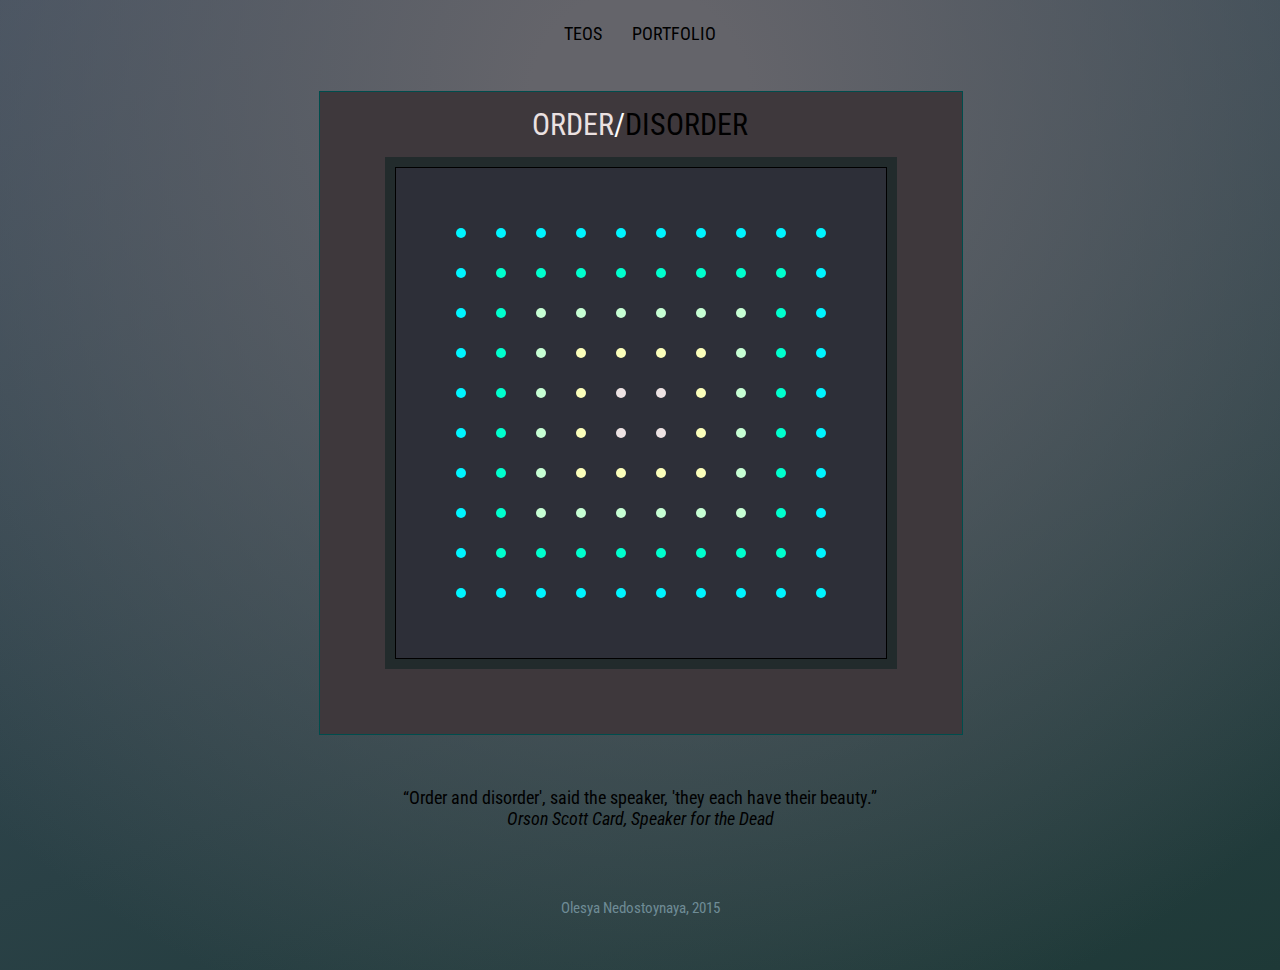
==== index.html @ 7b1512d4 "no message" ====
<!DOCTYPE html>
<html>
    <head>
        <meta charset="utf-8">
        <title>Kuvataidediplomi</title>
        <link href="css/style.css" rel="stylesheet">
        <link href='https://fonts.googleapis.com/css?family=Roboto+Condensed:300' rel='stylesheet' type='text/css'>
        <link rel="shortcut icon" href="img/favicon.png" type="image/png">
    </head>
    <body>
        <div class="container">
            <nav class="main-navigation">
                <ul>
                    <li><a class="teos" href="#">TEOS</a></li>
                    <li><a href="#">PORTFOLIO</a></li>
                </ul>
            </nav>
    
            <div class="hide-top">bad decision to solve that problem </div>
            <div class="hover">
                <h1><span class="order">ORDER</span>/<span class="disorder">DISORDER</span></h1>
                <div class="canvas">
                    <span class="dot"></span>
                    <span class="dot"></span>
                    <span class="dot"></span>
                    <span class="dot"></span>
                    <span class="dot"></span>
                    <span class="dot"></span> 
                    <span class="dot"></span>
                    <span class="dot"></span>
                    <span class="dot"></span>
                    <span class="dot"></span>

                    <span class="dot"></span>
                    <span class="dot"></span>
                    <span class="dot"></span>
                    <span class="dot"></span>
                    <span class="dot"></span>
                    <span class="dot"></span> 
                    <span class="dot"></span>
                    <span class="dot"></span>
                    <span class="dot"></span>
                    <span class="dot"></span>
            
                    <span class="dot"></span>
                    <span class="dot"></span>
                    <span class="dot"></span>
                    <span class="dot"></span>
                    <span class="dot"></span>
                    <span class="dot"></span> 
                    <span class="dot"></span>
                    <span class="dot"></span>
                    <span class="dot"></span>
                    <span class="dot"></span>
   
                    <span class="dot"></span>
                    <span class="dot"></span>
                    <span class="dot"></span>
                    <span class="dot"></span>
                    <span class="dot"></span>
                    <span class="dot"></span> 
                    <span class="dot"></span>
                    <span class="dot"></span>
                    <span class="dot"></span>
                    <span class="dot"></span>
            
                    <span class="dot"></span>
                    <span class="dot"></span>
                    <span class="dot"></span>
                    <span class="dot"></span>
                    <span class="dot"></span>
                    <span class="dot"></span> 
                    <span class="dot"></span>
                    <span class="dot"></span>
                    <span class="dot"></span>
                    <span class="dot"></span>
            
                    <span class="dot"></span>
                    <span class="dot"></span>
                    <span class="dot"></span>
                    <span class="dot"></span>
                    <span class="dot"></span>
                    <span class="dot"></span> 
                    <span class="dot"></span>
                    <span class="dot"></span>
                    <span class="dot"></span>
                    <span class="dot"></span>
            
                    <span class="dot"></span>
                    <span class="dot"></span>
                    <span class="dot"></span>
                    <span class="dot"></span>
                    <span class="dot"></span>
                    <span class="dot"></span> 
                    <span class="dot"></span>
                    <span class="dot"></span>
                    <span class="dot"></span>
                    <span class="dot"></span>
            
                    <span class="dot"></span>
                    <span class="dot"></span>
                    <span class="dot"></span>
                    <span class="dot"></span>
                    <span class="dot"></span>
                    <span class="dot"></span> 
                    <span class="dot"></span>
                    <span class="dot"></span>
                    <span class="dot"></span>
                    <span class="dot"></span>
            
                    <span class="dot"></span>
                    <span class="dot"></span>
                    <span class="dot"></span>
                    <span class="dot"></span>
                    <span class="dot"></span>
                    <span class="dot"></span> 
                    <span class="dot"></span>
                    <span class="dot"></span>
                    <span class="dot"></span>
                    <span class="dot"></span>

                    <span class="dot"></span>
                    <span class="dot"></span>
                    <span class="dot"></span>
                    <span class="dot"></span>
                    <span class="dot"></span>
                    <span class="dot"></span> 
                    <span class="dot"></span>
                    <span class="dot"></span>
                    <span class="dot"></span>
                    <span class="dot"></span>
                </div>
                <p>
                    “Order and disorder', said the speaker, 'they each have their beauty.”<br><i>Orson Scott Card, Speaker for the Dead</i>
                </p>
                <span class="author">Olesya Nedostoynaya, 2015</span>
            </div>
            <div class="hide-bottom">bad decision to solve that problem </div>
        </div>
    </body>
</html>
---- css/style.css ----
body {
    background-color: rgb(67, 80, 85);
    background:
        -webkit-radial-gradient(50% 10% circle, #64646a 10%, transparent 90%) no-repeat,
        -webkit-linear-gradient(290deg, #3e4e5f, #1e3937) no-repeat;
    background:
        radial-gradient(circle at 50% 10%, #64646a 10%, transparent 90%) no-repeat,
        linear-gradient(160deg, #3e4e5f, #1e3937) no-repeat;
    font-family: 'Roboto Condensed', sans-serif;
    font-size: 18px;
    color: black;
    cursor: crosshair;
    margin: 0;
    /*something crazy happened and I had to add this*/
}

.container {
    height: 950px;
}

h1 {
    position: absolute;
    top: -110px;
    left: 50%;
    width: 300px;
    margin-left: -150px;
    margin-top: 50px;
    font-size: 30px;
    font-weight: normal;
    text-align: center;
    color: white;
}

li {
    display: inline-block;
    vertical-align: top;
    text-align: center;
    list-style: none;
}

a {
    display: inline-block;
    vertical-align: top;
    color: black;
    text-decoration: none;
    padding: 3px 13px;
    -webkit-transition: color;
    transition: color;
    -webkit-transition-duration: 0.2s;
            transition-duration: 0.2s;
}

a:hover {
    color: #ffffff;
    -webkit-transition: color;
    transition: color;
    -webkit-transition-duration: 0.4s;
            transition-duration: 0.4s;
}

p {
    position: absolute;
    bottom: -190px;
    left: 50%;
    margin-left: -400px;
    width: 800px;
    color: black;
    text-align: center
}

.author {
    position: absolute;
    bottom: -260px;
    left: 50%;
    margin-left: -400px;
    width: 800px;
    color: #6f8c96;
    font-size: 15px;
    text-align: center
}

ul {
    display: block;
    color: black;
    padding: 0;
    margin: 20px 0;
    text-align: center;
}

.canvas {
    box-shadow:  
        0 0 0 10px #222b2c,
        0 0 0 75px #3e383c,
        0 0 0 76px #004d4d;
    border: 1px solid #000000;
    width: 370px;
    padding: 60px;
    padding-bottom: 30px;
    font-size: 0px;
    background-color: #2d2f38;
}

.dot {
    position: relative;
    display: inline-block;
    vertical-align: top;
    width: 10px;
    height: 10px;
    border-radius: 100px;
    margin-right: 30px;
    margin-bottom: 30px;
    -webkit-animation-duration: 1s;
            animation-duration: 1s;
    -webkit-animation-fill-mode: forwards;
            animation-fill-mode: forwards;
    -webkit-animation-timing-function: ease-in-out;
            animation-timing-function: ease-in-out;
}

.dot:nth-child(10n) {
    margin-right: 0px;
}

.hover {
    position: relative;
    margin-top: 120px;
    margin-left: auto;
    margin-right: auto;
    display: block;
    content: "";
    width: 490px;
    height: 490px;
}

.disorder, .order {
    -webkit-transition: color;
    transition: color;
    -webkit-transition-duration: 0.5s;
            transition-duration: 0.5s;
}

.hover:hover .order {
    color: black;
}

.hover:hover .disorder {
    color: #ebe1e1;
}

.disorder {
    color: black;
}

.order {
    color: #ebe1e1;
}

.hide-top {
     position: absolute;
    display: block;
    top: 70px;
    width: 100%;
    height: 80px;
    background-color: red;
    z-index: 99;
    opacity: 0;
}

.hide-bottom {
    position: absolute;
    display: block;
    bottom: 0px;
    width: 100%;
    height: 210px;
    background-color: red;
    opacity: 0;
}

.dot:nth-child(10n), .dot:nth-child(9), .dot:nth-child(8), .dot:nth-child(7), .dot:nth-child(6), .dot:nth-child(5), .dot:nth-child(4), .dot:nth-child(3), .dot:nth-child(2), .dot:nth-child(91), .dot:nth-child(93), .dot:nth-child(92), .dot:nth-child(94), .dot:nth-child(95), .dot:nth-child(96), .dot:nth-child(97), .dot:nth-child(98), .dot:nth-child(99), .dot:nth-child(1), .dot:nth-child(11), .dot:nth-child(21), .dot:nth-child(31), .dot:nth-child(41), .dot:nth-child(51), .dot:nth-child(61), .dot:nth-child(71), .dot:nth-child(81)  {
    background-color: #00f5ff;
}

.dot:nth-child(12), .dot:nth-child(13), .dot:nth-child(14), .dot:nth-child(15), .dot:nth-child(16), .dot:nth-child(17), .dot:nth-child(18), .dot:nth-child(19), .dot:nth-child(22), .dot:nth-child(32), .dot:nth-child(42), .dot:nth-child(52), .dot:nth-child(62), .dot:nth-child(72), .dot:nth-child(82), .dot:nth-child(83), .dot:nth-child(84), .dot:nth-child(85), .dot:nth-child(86), .dot:nth-child(87), .dot:nth-child(88), .dot:nth-child(89), .dot:nth-child(79), .dot:nth-child(69), .dot:nth-child(59), .dot:nth-child(49), .dot:nth-child(39), .dot:nth-child(29) {
    background-color: #00ffce;
}

.dot:nth-child(23), .dot:nth-child(24), .dot:nth-child(25), .dot:nth-child(26), .dot:nth-child(27), .dot:nth-child(28), .dot:nth-child(38), .dot:nth-child(48), .dot:nth-child(58), .dot:nth-child(68), .dot:nth-child(78), .dot:nth-child(77), .dot:nth-child(76), .dot:nth-child(75), .dot:nth-child(74), .dot:nth-child(73), .dot:nth-child(63), .dot:nth-child(53), .dot:nth-child(43), .dot:nth-child(33) {
    background-color: #c7ffd4;
}
.dot:nth-child(44), .dot:nth-child(34), .dot:nth-child(54), .dot:nth-child(64), .dot:nth-child(65), .dot:nth-child(66), .dot:nth-child(67), .dot:nth-child(57), .dot:nth-child(47), .dot:nth-child(37), .dot:nth-child(36), .dot:nth-child(35) {
    background-color: #fcffbb;
}

.dot:nth-child(45), .dot:nth-child(46), .dot:nth-child(55), .dot:nth-child(56) {
    background-color: #ede3e3;   
}

.canvas:hover .dot:first-child {
    -webkit-animation-name: ani1;
            animation-name: ani1;
}
.canvas .dot:first-child {
    -webkit-animation-name: ani1-b;
            animation-name: ani1-b;
}
@-webkit-keyframes ani1 {
    from {
        top: 0px; left: 0px;
    }
    to {
        top: 100px; left: 30px;
    }
}
@keyframes ani1 {
    from {
        top: 0px; left: 0px;
    }
    to {
        top: 100px; left: 30px;
    }
}
@-webkit-keyframes ani1-b {
    from {
        top: 100px; left: 30px;
    }
    to {
        top: 0px; left: 0px;
    }
}
@keyframes ani1-b {
    from {
        top: 100px; left: 30px;
    }
    to {
        top: 0px; left: 0px;
    }
}


.canvas:hover .dot:nth-child(2){
    -webkit-animation-name: ani2;
            animation-name: ani2;
}
.canvas .dot:nth-child(2){
    -webkit-animation-name: ani2-b;
            animation-name: ani2-b;
}
@-webkit-keyframes ani2 {
    from {
        top: 0px; left: 0px;
    }
    to {
        top: 300px; left: 20px;
    }
}
@keyframes ani2 {
    from {
        top: 0px; left: 0px;
    }
    to {
        top: 300px; left: 20px;
    }
}
@-webkit-keyframes ani2-b {
    from {
        top: 300px; left: 20px;
    }
    to {
        top: 0px; left: 0px;
    }
}
@keyframes ani2-b {
    from {
        top: 300px; left: 20px;
    }
    to {
        top: 0px; left: 0px;
    }
}


.canvas:hover .dot:nth-child(3){
    -webkit-animation-name: ani3;
            animation-name: ani3;
}
.canvas .dot:nth-child(3){
    -webkit-animation-name: ani3-b;
            animation-name: ani3-b;
}
@-webkit-keyframes ani3 {
    from {
        top: 0px; left: 0px;
    }
    to {
        top: 381px; left: 310px;
    }
}
@keyframes ani3 {
    from {
        top: 0px; left: 0px;
    }
    to {
        top: 381px; left: 310px;
    }
}
@-webkit-keyframes ani3-b {
    from {
        top: 381px; left: 310px;
    }
    to {
        top: 0px; left: 0px;
    }
}
@keyframes ani3-b {
    from {
        top: 381px; left: 310px;
    }
    to {
        top: 0px; left: 0px;
    }
}

.canvas:hover .dot:nth-child(4){
    -webkit-animation-name: ani4;
            animation-name: ani4;
}
.canvas .dot:nth-child(4){
    -webkit-animation-name: ani4-b;
            animation-name: ani4-b;
}
@-webkit-keyframes ani4 {
    from {
        top: 0px; left: 0px;
    }
    to {
        top: 50px; left: -43px;
    }
}
@keyframes ani4 {
    from {
        top: 0px; left: 0px;
    }
    to {
        top: 50px; left: -43px;
    }
}
@-webkit-keyframes ani4-b {
    from {
        top: 50px; left: -43px;
    }
    to {
        top: 0px; left: 0px;
    }
}
@keyframes ani4-b {
    from {
        top: 50px; left: -43px;
    }
    to {
        top: 0px; left: 0px;
    }
}

.canvas:hover .dot:nth-child(5){
    -webkit-animation-name: ani5;
            animation-name: ani5;
}
.canvas .dot:nth-child(5){
    -webkit-animation-name: ani5-b;
            animation-name: ani5-b;
}
@-webkit-keyframes ani5 {
    from {
        top: 0px; left: 0px;
    }
    to {
        top: 353px; left: 48px;
    }
}
@keyframes ani5 {
    from {
        top: 0px; left: 0px;
    }
    to {
        top: 353px; left: 48px;
    }
}
@-webkit-keyframes ani5-b {
    from {
        top: 353px; left: 48px;
    }
    to {
        top: 0px; left: 0px;
    }
}
@keyframes ani5-b {
    from {
        top: 353px; left: 48px;
    }
    to {
        top: 0px; left: 0px;
    }
}
    
.canvas:hover .dot:nth-child(6){
    -webkit-animation-name: ani6;
            animation-name: ani6;
}
.canvas .dot:nth-child(6){
    -webkit-animation-name: ani6-b;
            animation-name: ani6-b;
}
@-webkit-keyframes ani6 {
    from {
        top: 0px; left: 0px;
    }
    to {
        top: -23px; left: -101px;
    }
}
@keyframes ani6 {
    from {
        top: 0px; left: 0px;
    }
    to {
        top: -23px; left: -101px;
    }
}
@-webkit-keyframes ani6-b {
    from {
        top: -23px; left: -101px;
    }
    to {
        top: 0px; left: 0px;
    }
}
@keyframes ani6-b {
    from {
        top: -23px; left: -101px;
    }
    to {
        top: 0px; left: 0px;
    }
}


.canvas:hover .dot:nth-child(7){
    -webkit-animation-name: ani7;
            animation-name: ani7;
}
.canvas .dot:nth-child(7){
    -webkit-animation-name: ani7-b;
            animation-name: ani7-b;
}
@-webkit-keyframes ani7 {
    from {
        top: 0px; left: 0px;
    }
    to {
        top: 227px; left: -60px;
    }
}
@keyframes ani7 {
    from {
        top: 0px; left: 0px;
    }
    to {
        top: 227px; left: -60px;
    }
}
@-webkit-keyframes ani7-b {
    from {
        top: 227px; left: -60px;
    }
    to {
        top: 0px; left: 0px;
    }
}
@keyframes ani7-b {
    from {
        top: 227px; left: -60px;
    }
    to {
        top: 0px; left: 0px;
    }
}

.canvas:hover .dot:nth-child(8){
    -webkit-animation-name: ani8;
            animation-name: ani8;
}
.canvas .dot:nth-child(8){
    -webkit-animation-name: ani8-b;
            animation-name: ani8-b;
}
@-webkit-keyframes ani8 {
    from {
        top: 0px; left: 0px;
    }
    to {
        top: 104px; left: 9px;
    }
}
@keyframes ani8 {
    from {
        top: 0px; left: 0px;
    }
    to {
        top: 104px; left: 9px;
    }
}
@-webkit-keyframes ani8-b {
    from {
        top: 104px; left: 9px;
    }
    to {
        top: 0px; left: 0px;
    }
}
@keyframes ani8-b {
    from {
        top: 104px; left: 9px;
    }
    to {
        top: 0px; left: 0px;
    }
}


.canvas:hover .dot:nth-child(9){
    -webkit-animation-name: ani9;
            animation-name: ani9;
}
.canvas .dot:nth-child(9){
    -webkit-animation-name: ani9-b;
            animation-name: ani9-b;
}
@-webkit-keyframes ani9 {
    from {
        top: 0px; left: 0px;
    }
    to {
        top: 72px; left: -38px;
    }
}
@keyframes ani9 {
    from {
        top: 0px; left: 0px;
    }
    to {
        top: 72px; left: -38px;
    }
}
@-webkit-keyframes ani9-b {
    from {
        top: 72px; left: -38px;
    }
    to {
        top: 0px; left: 0px;
    }
}
@keyframes ani9-b {
    from {
        top: 72px; left: -38px;
    }
    to {
        top: 0px; left: 0px;
    }
}


.canvas:hover .dot:nth-child(10){
    -webkit-animation-name: ani10;
            animation-name: ani10;
}
.canvas .dot:nth-child(10){
    -webkit-animation-name: ani10-b;
            animation-name: ani10-b;
}
@-webkit-keyframes ani10 {
    from {
        top: 0px; left: 0px;
    }
    to {
        top: 297px; left: -40px;
    }
}
@keyframes ani10 {
    from {
        top: 0px; left: 0px;
    }
    to {
        top: 297px; left: -40px;
    }
}
@-webkit-keyframes ani10-b {
    from {
        top: 297px; left: -40px;
    }
    to {
        top: 0px; left: 0px;
    }
}
@keyframes ani10-b {
    from {
        top: 297px; left: -40px;
    }
    to {
        top: 0px; left: 0px;
    }
}


.canvas:hover .dot:nth-child(11){
    -webkit-animation-name: ani11;
            animation-name: ani11;
}
.canvas .dot:nth-child(11){
    -webkit-animation-name: ani11-b;
            animation-name: ani11-b;
}
@-webkit-keyframes ani11 {
    from {
        top: 0px; left: 0px;
    }
    to {
        top: 92px; left: 39px;
    }
}
@keyframes ani11 {
    from {
        top: 0px; left: 0px;
    }
    to {
        top: 92px; left: 39px;
    }
}
@-webkit-keyframes ani11-b {
    from {
        top: 92px; left: 39px;
    }
    to {
        top: 0px; left: 0px;
    }
}
@keyframes ani11-b {
    from {
        top: 92px; left: 39px;
    }
    to {
        top: 0px; left: 0px;
    }
}


.canvas:hover .dot:nth-child(12){
    -webkit-animation-name: ani12;
            animation-name: ani12;
}
.canvas .dot:nth-child(12){
    -webkit-animation-name: ani12-b;
            animation-name: ani12-b;
}
@-webkit-keyframes ani12 {
    from {
        top: 0px; left: 0px;
    }
    to {
        top: -42px; left: 30px;
    }
}
@keyframes ani12 {
    from {
        top: 0px; left: 0px;
    }
    to {
        top: -42px; left: 30px;
    }
}
@-webkit-keyframes ani12-b {
    from {
        top: -42px; left: 30px;
    }
    to {
        top: 0px; left: 0px;
    }
}
@keyframes ani12-b {
    from {
        top: -42px; left: 30px;
    }
    to {
        top: 0px; left: 0px;
    }
}


.canvas:hover .dot:nth-child(13){
    -webkit-animation-name: ani13;
            animation-name: ani13;
}
.canvas .dot:nth-child(13){
    -webkit-animation-name: ani13-b;
            animation-name: ani13-b;
}
@-webkit-keyframes ani13 {
    from {
        top: 0px; left: 0px;
    }
    to {
        top: 50px; left: 20px;
    }
}
@keyframes ani13 {
    from {
        top: 0px; left: 0px;
    }
    to {
        top: 50px; left: 20px;
    }
}
@-webkit-keyframes ani13-b {
    from {
        top: 50px; left: 20px;
    }
    to {
        top: 0px; left: 0px;
    }
}
@keyframes ani13-b {
    from {
        top: 50px; left: 20px;
    }
    to {
        top: 0px; left: 0px;
    }
}


.canvas:hover .dot:nth-child(14){
    -webkit-animation-name: ani14;
            animation-name: ani14;
}
.canvas .dot:nth-child(14){
    -webkit-animation-name: ani14-b;
            animation-name: ani14-b;
}
@-webkit-keyframes ani14 {
    from {
        top: 0px; left: 0px;
    }
    to {
        top: 241px; left: 14px;
    }
}
@keyframes ani14 {
    from {
        top: 0px; left: 0px;
    }
    to {
        top: 241px; left: 14px;
    }
}
@-webkit-keyframes ani14-b {
    from {
        top: 241px; left: 14px;
    }
    to {
        top: 0px; left: 0px;
    }
}
@keyframes ani14-b {
    from {
        top: 241px; left: 14px;
    }
    to {
        top: 0px; left: 0px;
    }
}


.canvas:hover .dot:nth-child(15){
    -webkit-animation-name: ani15;
            animation-name: ani15;
}
.canvas .dot:nth-child(15){
    -webkit-animation-name: ani15-b;
            animation-name: ani15-b;
}
@-webkit-keyframes ani15 {
    from {
        top: 0px; left: 0px;
    }
    to {
        top: 157px; left: -25px;
    }
}
@keyframes ani15 {
    from {
        top: 0px; left: 0px;
    }
    to {
        top: 157px; left: -25px;
    }
}
@-webkit-keyframes ani15-b {
    from {
        top: 157px; left: -25px;
    }
    to {
        top: 0px; left: 0px;
    }
}
@keyframes ani15-b {
    from {
        top: 157px; left: -25px;
    }
    to {
        top: 0px; left: 0px;
    }
}


.canvas:hover .dot:nth-child(16){
    -webkit-animation-name: ani16;
            animation-name: ani16;
}
.canvas .dot:nth-child(16){
    -webkit-animation-name: ani16-b;
            animation-name: ani16-b;
}
@-webkit-keyframes ani16 {
    from {
        top: 0px; left: 0px;
    }
    to {
        top: 94px; left: 48px;
    }
}
@keyframes ani16 {
    from {
        top: 0px; left: 0px;
    }
    to {
        top: 94px; left: 48px;
    }
}
@-webkit-keyframes ani16-b {
    from {
        top: 94px; left: 48px;
    }
    to {
        top: 0px; left: 0px;
    }
}
@keyframes ani16-b {
    from {
        top: 94px; left: 48px;
    }
    to {
        top: 0px; left: 0px;
    }
}


.canvas:hover .dot:nth-child(17){
    -webkit-animation-name: ani17;
            animation-name: ani17;
}
.canvas .dot:nth-child(17){
    -webkit-animation-name: ani17-b;
            animation-name: ani17-b;
}
@-webkit-keyframes ani17 {
    from {
        top: 0px; left: 0px;
    }
    to {
        top: 50px; left: -27px;
    }
}
@keyframes ani17 {
    from {
        top: 0px; left: 0px;
    }
    to {
        top: 50px; left: -27px;
    }
}
@-webkit-keyframes ani17-b {
    from {
        top: 50px; left: -27px;
    }
    to {
        top: 0px; left: 0px;
    }
}
@keyframes ani17-b {
    from {
        top: 50px; left: -27px;
    }
    to {
        top: 0px; left: 0px;
    }
}


.canvas:hover .dot:nth-child(18){
    -webkit-animation-name: ani18;
            animation-name: ani18;
}
.canvas .dot:nth-child(18){
    -webkit-animation-name: ani18-b;
            animation-name: ani18-b;
}
@-webkit-keyframes ani18 {
    from {
        top: 0px; left: 0px;
    }
    to {
        top: 4px; left: 75px;
    }
}
@keyframes ani18 {
    from {
        top: 0px; left: 0px;
    }
    to {
        top: 4px; left: 75px;
    }
}
@-webkit-keyframes ani18-b {
    from {
        top: 4px; left: 75px;
    }
    to {
        top: 0px; left: 0px;
    }
}
@keyframes ani18-b {
    from {
        top: 4px; left: 75px;
    }
    to {
        top: 0px; left: 0px;
    }
}


.canvas:hover .dot:nth-child(19){
    -webkit-animation-name: ani19;
            animation-name: ani19;
}
.canvas .dot:nth-child(19){
    -webkit-animation-name: ani19-b;
            animation-name: ani19-b;
}
@-webkit-keyframes ani19 {
    from {
        top: 0px; left: 0px;
    }
    to {
        top: 63px; left: -72px;
    }
}
@keyframes ani19 {
    from {
        top: 0px; left: 0px;
    }
    to {
        top: 63px; left: -72px;
    }
}
@-webkit-keyframes ani19-b {
    from {
        top: 63px; left: -72px;
    }
    to {
        top: 0px; left: 0px;
    }
}
@keyframes ani19-b {
    from {
        top: 63px; left: -72px;
    }
    to {
        top: 0px; left: 0px;
    }
}


.canvas:hover .dot:nth-child(20){
    -webkit-animation-name: ani20;
            animation-name: ani20;
}
.canvas .dot:nth-child(20){
    -webkit-animation-name: ani20-b;
            animation-name: ani20-b;
}
@-webkit-keyframes ani20 {
    from {
        top: 0px; left: 0px;
    }
    to {
        top: 100px; left: -32px;
    }
}
@keyframes ani20 {
    from {
        top: 0px; left: 0px;
    }
    to {
        top: 100px; left: -32px;
    }
}
@-webkit-keyframes ani20-b {
    from {
        top: 100px; left: -32px;
    }
    to {
        top: 0px; left: 0px;
    }
}
@keyframes ani20-b {
    from {
        top: 100px; left: -32px;
    }
    to {
        top: 0px; left: 0px;
    }
}


.canvas:hover .dot:nth-child(21){
    -webkit-animation-name: ani21;
            animation-name: ani21;
}
.canvas .dot:nth-child(21){
    -webkit-animation-name: ani21-b;
            animation-name: ani21-b;
}
@-webkit-keyframes ani21 {
    from {
        top: 0px; left: 0px;
    }
    to {
        top: 51px; left: -26px;
    }
}
@keyframes ani21 {
    from {
        top: 0px; left: 0px;
    }
    to {
        top: 51px; left: -26px;
    }
}
@-webkit-keyframes ani21-b {
    from {
        top: 51px; left: -26px;
    }
    to {
        top: 0px; left: 0px;
    }
}
@keyframes ani21-b {
    from {
        top: 51px; left: -26px;
    }
    to {
        top: 0px; left: 0px;
    }
}


.canvas:hover .dot:nth-child(22){
    -webkit-animation-name: ani22;
            animation-name: ani22;
}
.canvas .dot:nth-child(22){
    -webkit-animation-name: ani22-b;
            animation-name: ani22-b;
}
@-webkit-keyframes ani22 {
    from {
        top: 0px; left: 0px;
    }
    to {
        top: 42px; left: 51px;
    }
}
@keyframes ani22 {
    from {
        top: 0px; left: 0px;
    }
    to {
        top: 42px; left: 51px;
    }
}
@-webkit-keyframes ani22-b {
    from {
        top: 42px; left: 51px;
    }
    to {
        top: 0px; left: 0px;
    }
}
@keyframes ani22-b {
    from {
        top: 42px; left: 51px;
    }
    to {
        top: 0px; left: 0px;
    }
}


.canvas:hover .dot:nth-child(23){
    -webkit-animation-name: ani23;
            animation-name: ani23;
}
.canvas .dot:nth-child(23){
    -webkit-animation-name: ani23-b;
            animation-name: ani23-b;
}
@-webkit-keyframes ani23 {
    from {
        top: 0px; left: 0px;
    }
    to {
        top: -75px; left: -24px;
    }
}
@keyframes ani23 {
    from {
        top: 0px; left: 0px;
    }
    to {
        top: -75px; left: -24px;
    }
}
@-webkit-keyframes ani23-b {
    from {
        top: -75px; left: -24px;
    }
    to {
        top: 0px; left: 0px;
    }
}
@keyframes ani23-b {
    from {
        top: -75px; left: -24px;
    }
    to {
        top: 0px; left: 0px;
    }
}


.canvas:hover .dot:nth-child(24){
    -webkit-animation-name: ani24;
            animation-name: ani24;
}
.canvas .dot:nth-child(24){
    -webkit-animation-name: ani24-b;
            animation-name: ani24-b;
}
@-webkit-keyframes ani24 {
    from {
        top: 0px; left: 0px;
    }
    to {
        top: 63px; left: 53px;
    }
}
@keyframes ani24 {
    from {
        top: 0px; left: 0px;
    }
    to {
        top: 63px; left: 53px;
    }
}
@-webkit-keyframes ani24-b {
    from {
        top: 63px; left: 53px;
    }
    to {
        top: 0px; left: 0px;
    }
}
@keyframes ani24-b {
    from {
        top: 63px; left: 53px;
    }
    to {
        top: 0px; left: 0px;
    }
}


.canvas:hover .dot:nth-child(25){
    -webkit-animation-name: ani25;
            animation-name: ani25;
}
.canvas .dot:nth-child(25){
    -webkit-animation-name: ani25-b;
            animation-name: ani25-b;
}
@-webkit-keyframes ani25 {
    from {
        top: 0px; left: 0px;
    }
    to {
        top: -111px; left: 40px;
    }
}
@keyframes ani25 {
    from {
        top: 0px; left: 0px;
    }
    to {
        top: -111px; left: 40px;
    }
}
@-webkit-keyframes ani25-b {
    from {
        top: -111px; left: 40px;
    }
    to {
        top: 0px; left: 0px;
    }
}
@keyframes ani25-b {
    from {
        top: -111px; left: 40px;
    }
    to {
        top: 0px; left: 0px;
    }
}


.canvas:hover .dot:nth-child(26){
    -webkit-animation-name: ani26;
            animation-name: ani26;
}
.canvas .dot:nth-child(26){
    -webkit-animation-name: ani26-b;
            animation-name: ani26-b;
}
@-webkit-keyframes ani26 {
    from {
        top: 0px; left: 0px;
    }
    to {
        top: 88px; left: -6px;
    }
}
@keyframes ani26 {
    from {
        top: 0px; left: 0px;
    }
    to {
        top: 88px; left: -6px;
    }
}
@-webkit-keyframes ani26-b {
    from {
        top: 88px; left: -6px;
    }
    to {
        top: 0px; left: 0px;
    }
}
@keyframes ani26-b {
    from {
        top: 88px; left: -6px;
    }
    to {
        top: 0px; left: 0px;
    }
}


.canvas:hover .dot:nth-child(27){
    -webkit-animation-name: ani27;
            animation-name: ani27;
}
.canvas .dot:nth-child(27){
    -webkit-animation-name: ani27-b;
            animation-name: ani27-b;
}
@-webkit-keyframes ani27 {
    from {
        top: 0px; left: 0px;
    }
    to {
        top: -128px; left: -43px;
    }
}
@keyframes ani27 {
    from {
        top: 0px; left: 0px;
    }
    to {
        top: -128px; left: -43px;
    }
}
@-webkit-keyframes ani27-b {
    from {
        top: -128px; left: -43px;
    }
    to {
        top: 0px; left: 0px;
    }
}
@keyframes ani27-b {
    from {
        top: -128px; left: -43px;
    }
    to {
        top: 0px; left: 0px;
    }
}


.canvas:hover .dot:nth-child(28){
    -webkit-animation-name: ani28;
            animation-name: ani28;
}
.canvas .dot:nth-child(28){
    -webkit-animation-name: ani28-b;
            animation-name: ani28-b;
}
@-webkit-keyframes ani28 {
    from {
        top: 0px; left: 0px;
    }
    to {
        top: 82px; left: -19px;
    }
}
@keyframes ani28 {
    from {
        top: 0px; left: 0px;
    }
    to {
        top: 82px; left: -19px;
    }
}
@-webkit-keyframes ani28-b {
    from {
        top: 82px; left: -19px;
    }
    to {
        top: 0px; left: 0px;
    }
}
@keyframes ani28-b {
    from {
        top: 82px; left: -19px;
    }
    to {
        top: 0px; left: 0px;
    }
}


.canvas:hover .dot:nth-child(29){
    -webkit-animation-name: ani29;
            animation-name: ani29;
}
.canvas .dot:nth-child(29){
    -webkit-animation-name: ani29-b;
            animation-name: ani29-b;
}
@-webkit-keyframes ani29 {
    from {
        top: 0px; left: 0px;
    }
    to {
        top: -27px; left: 62px;
    }
}
@keyframes ani29 {
    from {
        top: 0px; left: 0px;
    }
    to {
        top: -27px; left: 62px;
    }
}
@-webkit-keyframes ani29-b {
    from {
        top: -27px; left: 62px;
    }
    to {
        top: 0px; left: 0px;
    }
}
@keyframes ani29-b {
    from {
        top: -27px; left: 62px;
    }
    to {
        top: 0px; left: 0px;
    }
}


.canvas:hover .dot:nth-child(30){
    -webkit-animation-name: ani30;
            animation-name: ani30;
}
.canvas .dot:nth-child(30){
    -webkit-animation-name: ani30-b;
            animation-name: ani30-b;
}
@-webkit-keyframes ani30 {
    from {
        top: 0px; left: 0px;
    }
    to {
        top: 7px; left: -79px;
    }
}
@keyframes ani30 {
    from {
        top: 0px; left: 0px;
    }
    to {
        top: 7px; left: -79px;
    }
}
@-webkit-keyframes ani30-b {
    from {
        top: 7px; left: -79px;
    }
    to {
        top: 0px; left: 0px;
    }
}
@keyframes ani30-b {
    from {
        top: 7px; left: -79px;
    }
    to {
        top: 0px; left: 0px;
    }
}


.canvas:hover .dot:nth-child(31){
    -webkit-animation-name: ani31;
            animation-name: ani31;
}
.canvas .dot:nth-child(31){
    -webkit-animation-name: ani31-b;
            animation-name: ani31-b;
}
@-webkit-keyframes ani31 {
    from {
        top: 0px; left: 0px;
    }
    to {
        top: 22px; left: 22px;
    }
}
@keyframes ani31 {
    from {
        top: 0px; left: 0px;
    }
    to {
        top: 22px; left: 22px;
    }
}
@-webkit-keyframes ani31-b {
    from {
        top: 22px; left: 22px;
    }
    to {
        top: 0px; left: 0px;
    }
}
@keyframes ani31-b {
    from {
        top: 22px; left: 22px;
    }
    to {
        top: 0px; left: 0px;
    }
}


.canvas:hover .dot:nth-child(32){
    -webkit-animation-name: ani32;
            animation-name: ani32;
}
.canvas .dot:nth-child(32){
    -webkit-animation-name: ani32-b;
            animation-name: ani32-b;
}
@-webkit-keyframes ani32 {
    from {
        top: 0px; left: 0px;
    }
    to {
        top: 256px; left: -6px;
    }
}
@keyframes ani32 {
    from {
        top: 0px; left: 0px;
    }
    to {
        top: 256px; left: -6px;
    }
}
@-webkit-keyframes ani32-b {
    from {
        top: 256px; left: -6px;
    }
    to {
        top: 0px; left: 0px;
    }
}
@keyframes ani32-b {
    from {
        top: 256px; left: -6px;
    }
    to {
        top: 0px; left: 0px;
    }
}


.canvas:hover .dot:nth-child(33){
    -webkit-animation-name: ani33;
            animation-name: ani33;
}
.canvas .dot:nth-child(33){
    -webkit-animation-name: ani33-b;
            animation-name: ani33-b;
}
@-webkit-keyframes ani33 {
    from {
        top: 0px; left: 0px;
    }
    to {
        top: 45px; left: 64px;
    }
}
@keyframes ani33 {
    from {
        top: 0px; left: 0px;
    }
    to {
        top: 45px; left: 64px;
    }
}
@-webkit-keyframes ani33-b {
    from {
        top: 45px; left: 64px;
    }
    to {
        top: 0px; left: 0px;
    }
}
@keyframes ani33-b {
    from {
        top: 45px; left: 64px;
    }
    to {
        top: 0px; left: 0px;
    }
}


.canvas:hover .dot:nth-child(34){
    -webkit-animation-name: ani34;
            animation-name: ani34;
}
.canvas .dot:nth-child(34){
    -webkit-animation-name: ani34-b;
            animation-name: ani34-b;
}
@-webkit-keyframes ani34 {
    from {
        top: 0px; left: 0px;
    }
    to {
        top: 57px; left: -99px;
    }
}
@keyframes ani34 {
    from {
        top: 0px; left: 0px;
    }
    to {
        top: 57px; left: -99px;
    }
}
@-webkit-keyframes ani34-b {
    from {
        top: 57px; left: -99px;
    }
    to {
        top: 0px; left: 0px;
    }
}
@keyframes ani34-b {
    from {
        top: 57px; left: -99px;
    }
    to {
        top: 0px; left: 0px;
    }
}


.canvas:hover .dot:nth-child(35){
    -webkit-animation-name: ani35;
            animation-name: ani35;
}
.canvas .dot:nth-child(35){
    -webkit-animation-name: ani35-b;
            animation-name: ani35-b;
}
@-webkit-keyframes ani35 {
    from {
        top: 0px; left: 0px;
    }
    to {
        top: 62px; left: 8px;
    }
}
@keyframes ani35 {
    from {
        top: 0px; left: 0px;
    }
    to {
        top: 62px; left: 8px;
    }
}
@-webkit-keyframes ani35-b {
    from {
        top: 62px; left: 8px;
    }
    to {
        top: 0px; left: 0px;
    }
}
@keyframes ani35-b {
    from {
        top: 62px; left: 8px;
    }
    to {
        top: 0px; left: 0px;
    }
}


.canvas:hover .dot:nth-child(36){
    -webkit-animation-name: ani36;
            animation-name: ani36;
}
.canvas .dot:nth-child(36){
    -webkit-animation-name: ani36-b;
            animation-name: ani36-b;
}
@-webkit-keyframes ani36 {
    from {
        top: 0px; left: 0px;
    }
    to {
        top: 36px; left: 185px;
    }
}
@keyframes ani36 {
    from {
        top: 0px; left: 0px;
    }
    to {
        top: 36px; left: 185px;
    }
}
@-webkit-keyframes ani36-b {
    from {
        top: 36px; left: 185px;
    }
    to {
        top: 0px; left: 0px;
    }
}
@keyframes ani36-b {
    from {
        top: 36px; left: 185px;
    }
    to {
        top: 0px; left: 0px;
    }
}


.canvas:hover .dot:nth-child(37){
    -webkit-animation-name: ani37;
            animation-name: ani37;
}
.canvas .dot:nth-child(37){
    -webkit-animation-name: ani37-b;
            animation-name: ani37-b;
}
@-webkit-keyframes ani37 {
    from {
        top: 0px; left: 0px;
    }
    to {
        top: -163px; left: 19px;
    }
}
@keyframes ani37 {
    from {
        top: 0px; left: 0px;
    }
    to {
        top: -163px; left: 19px;
    }
}
@-webkit-keyframes ani37-b {
    from {
        top: -163px; left: 19px;
    }
    to {
        top: 0px; left: 0px;
    }
}
@keyframes ani37-b {
    from {
        top: -163px; left: 19px;
    }
    to {
        top: 0px; left: 0px;
    }
}


.canvas:hover .dot:nth-child(38){
    -webkit-animation-name: ani38;
            animation-name: ani38;
}
.canvas .dot:nth-child(38){
    -webkit-animation-name: ani38-b;
            animation-name: ani38-b;
}
@-webkit-keyframes ani38 {
    from {
        top: 0px; left: 0px;
    }
    to {
        top: 74px; left: 7px;
    }
}
@keyframes ani38 {
    from {
        top: 0px; left: 0px;
    }
    to {
        top: 74px; left: 7px;
    }
}
@-webkit-keyframes ani38-b {
    from {
        top: 74px; left: 7px;
    }
    to {
        top: 0px; left: 0px;
    }
}
@keyframes ani38-b {
    from {
        top: 74px; left: 7px;
    }
    to {
        top: 0px; left: 0px;
    }
}


.canvas:hover .dot:nth-child(39){
    -webkit-animation-name: ani39;
            animation-name: ani39;
}
.canvas .dot:nth-child(39){
    -webkit-animation-name: ani39-b;
            animation-name: ani39-b;
}
@-webkit-keyframes ani39 {
    from {
        top: 0px; left: 0px;
    }
    to {
        top: 85px; left: 35px;
    }
}
@keyframes ani39 {
    from {
        top: 0px; left: 0px;
    }
    to {
        top: 85px; left: 35px;
    }
}
@-webkit-keyframes ani39-b {
    from {
        top: 85px; left: 35px;
    }
    to {
        top: 0px; left: 0px;
    }
}
@keyframes ani39-b {
    from {
        top: 85px; left: 35px;
    }
    to {
        top: 0px; left: 0px;
    }
}


.canvas:hover .dot:nth-child(40){
    -webkit-animation-name: ani40;
            animation-name: ani40;
}
.canvas .dot:nth-child(40){
    -webkit-animation-name: ani40-b;
            animation-name: ani40-b;
}
@-webkit-keyframes ani40 {
    from {
        top: 0px; left: 0px;
    }
    to {
        top: 106px; left: -89px;
    }
}
@keyframes ani40 {
    from {
        top: 0px; left: 0px;
    }
    to {
        top: 106px; left: -89px;
    }
}
@-webkit-keyframes ani40-b {
    from {
        top: 106px; left: -89px;
    }
    to {
        top: 0px; left: 0px;
    }
}
@keyframes ani40-b {
    from {
        top: 106px; left: -89px;
    }
    to {
        top: 0px; left: 0px;
    }
}


.canvas:hover .dot:nth-child(41){
    -webkit-animation-name: ani41;
            animation-name: ani41;
}
.canvas .dot:nth-child(41){
    -webkit-animation-name: ani41-b;
            animation-name: ani41-b;
}
@-webkit-keyframes ani41 {
    from {
        top: 0px; left: 0px;
    }
    to {
        top: -34px; left: 199px;
    }
}
@keyframes ani41 {
    from {
        top: 0px; left: 0px;
    }
    to {
        top: -34px; left: 199px;
    }
}
@-webkit-keyframes ani41-b {
    from {
        top: -34px; left: 199px;
    }
    to {
        top: 0px; left: 0px;
    }
}
@keyframes ani41-b {
    from {
        top: -34px; left: 199px;
    }
    to {
        top: 0px; left: 0px;
    }
}


.canvas:hover .dot:nth-child(42){
    -webkit-animation-name: ani42;
            animation-name: ani42;
}
.canvas .dot:nth-child(42){
    -webkit-animation-name: ani42-b;
            animation-name: ani42-b;
}
@-webkit-keyframes ani42 {
    from {
        top: 0px; left: 0px;
    }
    to {
        top: -18px; left: 127px;
    }
}
@keyframes ani42 {
    from {
        top: 0px; left: 0px;
    }
    to {
        top: -18px; left: 127px;
    }
}
@-webkit-keyframes ani42-b {
    from {
        top: -18px; left: 127px;
    }
    to {
        top: 0px; left: 0px;
    }
}
@keyframes ani42-b {
    from {
        top: -18px; left: 127px;
    }
    to {
        top: 0px; left: 0px;
    }
}


.canvas:hover .dot:nth-child(43){
    -webkit-animation-name: ani43;
            animation-name: ani43;
}
.canvas .dot:nth-child(43){
    -webkit-animation-name: ani43-b;
            animation-name: ani43-b;
}
@-webkit-keyframes ani43 {
    from {
        top: 0px; left: 0px;
    }
    to {
        top: 78px; left: -20px;
    }
}
@keyframes ani43 {
    from {
        top: 0px; left: 0px;
    }
    to {
        top: 78px; left: -20px;
    }
}
@-webkit-keyframes ani43-b {
    from {
        top: 78px; left: -20px;
    }
    to {
        top: 0px; left: 0px;
    }
}
@keyframes ani43-b {
    from {
        top: 78px; left: -20px;
    }
    to {
        top: 0px; left: 0px;
    }
}


.canvas:hover .dot:nth-child(44){
    -webkit-animation-name: ani44;
            animation-name: ani44;
}
.canvas .dot:nth-child(44){
    -webkit-animation-name: ani44-b;
            animation-name: ani44-b;
}
@-webkit-keyframes ani44 {
    from {
        top: 0px; left: 0px;
    }
    to {
        top: -126px; left: 100px;
    }
}
@keyframes ani44 {
    from {
        top: 0px; left: 0px;
    }
    to {
        top: -126px; left: 100px;
    }
}
@-webkit-keyframes ani44-b {
    from {
        top: -126px; left: 100px;
    }
    to {
        top: 0px; left: 0px;
    }
}
@keyframes ani44-b {
    from {
        top: -126px; left: 100px;
    }
    to {
        top: 0px; left: 0px;
    }
}


.canvas:hover .dot:nth-child(45){
    -webkit-animation-name: ani45;
            animation-name: ani45;
}
.canvas .dot:nth-child(45){
    -webkit-animation-name: ani45-b;
            animation-name: ani45-b;
}
@-webkit-keyframes ani45 {
    from {
        top: 0px; left: 0px;
    }
    to {
        top: 99px; left: 105px;
    }
}
@keyframes ani45 {
    from {
        top: 0px; left: 0px;
    }
    to {
        top: 99px; left: 105px;
    }
}
@-webkit-keyframes ani45-b {
    from {
        top: 99px; left: 105px;
    }
    to {
        top: 0px; left: 0px;
    }
}
@keyframes ani45-b {
    from {
        top: 99px; left: 105px;
    }
    to {
        top: 0px; left: 0px;
    }
}


.canvas:hover .dot:nth-child(46){
    -webkit-animation-name: ani46;
            animation-name: ani46;
}
.canvas .dot:nth-child(46){
    -webkit-animation-name: ani46-b;
            animation-name: ani46-b;
}
@-webkit-keyframes ani46 {
    from {
        top: 0px; left: 0px;
    }
    to {
        top: -74px; left: -56px;
    }
}
@keyframes ani46 {
    from {
        top: 0px; left: 0px;
    }
    to {
        top: -74px; left: -56px;
    }
}
@-webkit-keyframes ani46-b {
    from {
        top: -74px; left: -56px;
    }
    to {
        top: 0px; left: 0px;
    }
}
@keyframes ani46-b {
    from {
        top: -74px; left: -56px;
    }
    to {
        top: 0px; left: 0px;
    }
}


.canvas:hover .dot:nth-child(47){
    -webkit-animation-name: ani47;
            animation-name: ani47;
}
.canvas .dot:nth-child(47){
    -webkit-animation-name: ani47-b;
            animation-name: ani47-b;
}
@-webkit-keyframes ani47 {
    from {
        top: 0px; left: 0px;
    }
    to {
        top: 30px; left: 33px;
    }
}
@keyframes ani47 {
    from {
        top: 0px; left: 0px;
    }
    to {
        top: 30px; left: 33px;
    }
}
@-webkit-keyframes ani47-b {
    from {
        top: 30px; left: 33px;
    }
    to {
        top: 0px; left: 0px;
    }
}
@keyframes ani47-b {
    from {
        top: 30px; left: 33px;
    }
    to {
        top: 0px; left: 0px;
    }
}


.canvas:hover .dot:nth-child(48){
    -webkit-animation-name: ani48;
            animation-name: ani48;
}
.canvas .dot:nth-child(48){
    -webkit-animation-name: ani48-b;
            animation-name: ani48-b;
}
@-webkit-keyframes ani48 {
    from {
        top: 0px; left: 0px;
    }
    to {
        top: 22px; left: -100px;
    }
}
@keyframes ani48 {
    from {
        top: 0px; left: 0px;
    }
    to {
        top: 22px; left: -100px;
    }
}
@-webkit-keyframes ani48-b {
    from {
        top: 22px; left: -100px;
    }
    to {
        top: 0px; left: 0px;
    }
}
@keyframes ani48-b {
    from {
        top: 22px; left: -100px;
    }
    to {
        top: 0px; left: 0px;
    }
}


.canvas:hover .dot:nth-child(49){
    -webkit-animation-name: ani49;
            animation-name: ani49;
}
.canvas .dot:nth-child(49){
    -webkit-animation-name: ani49-b;
            animation-name: ani49-b;
}
@-webkit-keyframes ani49 {
    from {
        top: 0px; left: 0px;
    }
    to {
        top: 173px; left: 81px;
    }
}
@keyframes ani49 {
    from {
        top: 0px; left: 0px;
    }
    to {
        top: 173px; left: 81px;
    }
}
@-webkit-keyframes ani49-b {
    from {
        top: 173px; left: 81px;
    }
    to {
        top: 0px; left: 0px;
    }
}
@keyframes ani49-b {
    from {
        top: 173px; left: 81px;
    }
    to {
        top: 0px; left: 0px;
    }
}


.canvas:hover .dot:nth-child(50){
    -webkit-animation-name: ani50;
            animation-name: ani50;
}
.canvas .dot:nth-child(50){
    -webkit-animation-name: ani50-b;
            animation-name: ani50-b;
}
@-webkit-keyframes ani50 {
    from {
        top: 0px; left: 0px;
    }
    to {
        top: -13px; left: -57px;
    }
}
@keyframes ani50 {
    from {
        top: 0px; left: 0px;
    }
    to {
        top: -13px; left: -57px;
    }
}
@-webkit-keyframes ani50-b {
    from {
        top: -13px; left: -57px;
    }
    to {
        top: 0px; left: 0px;
    }
}
@keyframes ani50-b {
    from {
        top: -13px; left: -57px;
    }
    to {
        top: 0px; left: 0px;
    }
}


.canvas:hover .dot:nth-child(51){
    -webkit-animation-name: ani51;
            animation-name: ani51;
}
.canvas .dot:nth-child(51){
    -webkit-animation-name: ani51-b;
            animation-name: ani51-b;
}
@-webkit-keyframes ani51 {
    from {
        top: 0px; left: 0px;
    }
    to {
        top: 86px; left: 9px;
    }
}
@keyframes ani51 {
    from {
        top: 0px; left: 0px;
    }
    to {
        top: 86px; left: 9px;
    }
}
@-webkit-keyframes ani51-b {
    from {
        top: 86px; left: 9px;
    }
    to {
        top: 0px; left: 0px;
    }
}
@keyframes ani51-b {
    from {
        top: 86px; left: 9px;
    }
    to {
        top: 0px; left: 0px;
    }
}


.canvas:hover .dot:nth-child(52){
    -webkit-animation-name: ani52;
            animation-name: ani52;
}
.canvas .dot:nth-child(52){
    -webkit-animation-name: ani52-b;
            animation-name: ani52-b;
}
@-webkit-keyframes ani52 {
    from {
        top: 0px; left: 0px;
    }
    to {
        top: -211px; left: 46px;
    }
}
@keyframes ani52 {
    from {
        top: 0px; left: 0px;
    }
    to {
        top: -211px; left: 46px;
    }
}
@-webkit-keyframes ani52-b {
    from {
        top: -211px; left: 46px;
    }
    to {
        top: 0px; left: 0px;
    }
}
@keyframes ani52-b {
    from {
        top: -211px; left: 46px;
    }
    to {
        top: 0px; left: 0px;
    }
}


.canvas:hover .dot:nth-child(53){
    -webkit-animation-name: ani53;
            animation-name: ani53;
}
.canvas .dot:nth-child(53){
    -webkit-animation-name: ani53-b;
            animation-name: ani53-b;
}
@-webkit-keyframes ani53 {
    from {
        top: 0px; left: 0px;
    }
    to {
        top: 10px; left: -100px;
    }
}
@keyframes ani53 {
    from {
        top: 0px; left: 0px;
    }
    to {
        top: 10px; left: -100px;
    }
}
@-webkit-keyframes ani53-b {
    from {
        top: 10px; left: -100px;
    }
    to {
        top: 0px; left: 0px;
    }
}
@keyframes ani53-b {
    from {
        top: 10px; left: -100px;
    }
    to {
        top: 0px; left: 0px;
    }
}


.canvas:hover .dot:nth-child(54){
    -webkit-animation-name: ani54;
            animation-name: ani54;
}
.canvas .dot:nth-child(54){
    -webkit-animation-name: ani54-b;
            animation-name: ani54-b;
}
@-webkit-keyframes ani54 {
    from {
        top: 0px; left: 0px;
    }
    to {
        top: -93px; left: -22px;
    }
}
@keyframes ani54 {
    from {
        top: 0px; left: 0px;
    }
    to {
        top: -93px; left: -22px;
    }
}
@-webkit-keyframes ani54-b {
    from {
        top: -93px; left: -22px
    }
    to {
        top: 0px; left: 0px;
    }
}
@keyframes ani54-b {
    from {
        top: -93px; left: -22px
    }
    to {
        top: 0px; left: 0px;
    }
}


.canvas:hover .dot:nth-child(55){
    -webkit-animation-name: ani55;
            animation-name: ani55;
}
.canvas .dot:nth-child(55){
    -webkit-animation-name: ani55-b;
            animation-name: ani55-b;
}
@-webkit-keyframes ani55 {
    from {
        top: 0px; left: 0px;
    }
    to {
        top: 3px; left: 79px;
    }
}
@keyframes ani55 {
    from {
        top: 0px; left: 0px;
    }
    to {
        top: 3px; left: 79px;
    }
}
@-webkit-keyframes ani55-b {
    from {
        top: 3px; left: 79px;
    }
    to {
        top: 0px; left: 0px;
    }
}
@keyframes ani55-b {
    from {
        top: 3px; left: 79px;
    }
    to {
        top: 0px; left: 0px;
    }
}


.canvas:hover .dot:nth-child(56){
    -webkit-animation-name: ani56;
            animation-name: ani56;
}
.canvas .dot:nth-child(56){
    -webkit-animation-name: ani56-b;
            animation-name: ani56-b;
}
@-webkit-keyframes ani56 {
    from {
        top: 0px; left: 0px;
    }
    to {
        top: -200px; left: 53px;
    }
}
@keyframes ani56 {
    from {
        top: 0px; left: 0px;
    }
    to {
        top: -200px; left: 53px;
    }
}
@-webkit-keyframes ani56-b {
    from {
        top: -200px; left: 53px;
    }
    to {
        top: 0px; left: 0px;
    }
}
@keyframes ani56-b {
    from {
        top: -200px; left: 53px;
    }
    to {
        top: 0px; left: 0px;
    }
}


.canvas:hover .dot:nth-child(57){
    -webkit-animation-name: ani57;
            animation-name: ani57;
}
.canvas .dot:nth-child(57){
    -webkit-animation-name: ani57-b;
            animation-name: ani57-b;
}
@-webkit-keyframes ani57 {
    from {
        top: 0px; left: 0px;
    }
    to {
        top: 93px; left: 159px;
    }
}
@keyframes ani57 {
    from {
        top: 0px; left: 0px;
    }
    to {
        top: 93px; left: 159px;
    }
}
@-webkit-keyframes ani57-b {
    from {
        top: 93px; left: 159px;
    }
    to {
        top: 0px; left: 0px;
    }
}
@keyframes ani57-b {
    from {
        top: 93px; left: 159px;
    }
    to {
        top: 0px; left: 0px;
    }
}


.canvas:hover .dot:nth-child(58){
    -webkit-animation-name: ani58;
            animation-name: ani58;
}
.canvas .dot:nth-child(58){
    -webkit-animation-name: ani58-b;
            animation-name: ani58-b;
}
@-webkit-keyframes ani58 {
    from {
        top: 0px; left: 0px;
    }
    to {
        top: -217px; left: 58px;
    }
}
@keyframes ani58 {
    from {
        top: 0px; left: 0px;
    }
    to {
        top: -217px; left: 58px;
    }
}
@-webkit-keyframes ani58-b {
    from {
        top: -217px; left: 58px;
    }
    to {
        top: 0px; left: 0px;
    }
}
@keyframes ani58-b {
    from {
        top: -217px; left: 58px;
    }
    to {
        top: 0px; left: 0px;
    }
}


.canvas:hover .dot:nth-child(59){
    -webkit-animation-name: ani59;
            animation-name: ani59;
}
.canvas .dot:nth-child(59){
    -webkit-animation-name: ani59-b;
            animation-name: ani59-b;
}
@-webkit-keyframes ani59 {
    from {
        top: 0px; left: 0px;
    }
    to {
        top: -53px; left: 3px;
    }
}
@keyframes ani59 {
    from {
        top: 0px; left: 0px;
    }
    to {
        top: -53px; left: 3px;
    }
}
@-webkit-keyframes ani59-b {
    from {
        top: -53px; left: 3px;
    }
    to {
        top: 0px; left: 0px;
    }
}
@keyframes ani59-b {
    from {
        top: -53px; left: 3px;
    }
    to {
        top: 0px; left: 0px;
    }
}


.canvas:hover .dot:nth-child(60){
    -webkit-animation-name: ani60;
            animation-name: ani60;
}
.canvas .dot:nth-child(60){
    -webkit-animation-name: ani60-b;
            animation-name: ani60-b;
}
@-webkit-keyframes ani60 {
    from {
        top: 0px; left: 0px;
    }
    to {
        top: -50px; left: -228px;
    }
}
@keyframes ani60 {
    from {
        top: 0px; left: 0px;
    }
    to {
        top: -50px; left: -228px;
    }
}
@-webkit-keyframes ani60-b {
    from {
        top: -50px; left: -228px;
    }
    to {
        top: 0px; left: 0px;
    }
}
@keyframes ani60-b {
    from {
        top: -50px; left: -228px;
    }
    to {
        top: 0px; left: 0px;
    }
}

.canvas:hover .dot:nth-child(61){
    -webkit-animation-name: ani61;
            animation-name: ani61;
}
.canvas .dot:nth-child(61){
    -webkit-animation-name: ani61-b;
            animation-name: ani61-b;
}
@-webkit-keyframes ani61 {
    from {
        top: 0px; left: 0px;
    }
    to {
        top: 174px; left: 33px;
    }
}
@keyframes ani61 {
    from {
        top: 0px; left: 0px;
    }
    to {
        top: 174px; left: 33px;
    }
}
@-webkit-keyframes ani61-b {
    from {
        top: 174px; left: 33px;
    }
    to {
        top: 0px; left: 0px;
    }
}
@keyframes ani61-b {
    from {
        top: 174px; left: 33px;
    }
    to {
        top: 0px; left: 0px;
    }
}


.canvas:hover .dot:nth-child(62){
    -webkit-animation-name: ani62;
            animation-name: ani62;
}
.canvas .dot:nth-child(62){
    -webkit-animation-name: ani62-b;
            animation-name: ani62-b;
}
@-webkit-keyframes ani62 {
    from {
        top: 0px; left: 0px;
    }
    to {
        top: -77px; left: 121px;
    }
}
@keyframes ani62 {
    from {
        top: 0px; left: 0px;
    }
    to {
        top: -77px; left: 121px;
    }
}
@-webkit-keyframes ani62-b {
    from {
        top: -77px; left: 121px;
    }
    to {
        top: 0px; left: 0px;
    }
}
@keyframes ani62-b {
    from {
        top: -77px; left: 121px;
    }
    to {
        top: 0px; left: 0px;
    }
}


.canvas:hover .dot:nth-child(63){
    -webkit-animation-name: ani63;
            animation-name: ani63;
}
.canvas .dot:nth-child(63){
    -webkit-animation-name: ani63-b;
            animation-name: ani63-b;
}
@-webkit-keyframes ani63 {
    from {
        top: 0px; left: 0px;
    }
    to {
        top: 63px; left: -92px;
    }
}
@keyframes ani63 {
    from {
        top: 0px; left: 0px;
    }
    to {
        top: 63px; left: -92px;
    }
}
@-webkit-keyframes ani63-b {
    from {
        top: 63px; left: -92px;
    }
    to {
        top: 0px; left: 0px;
    }
}
@keyframes ani63-b {
    from {
        top: 63px; left: -92px;
    }
    to {
        top: 0px; left: 0px;
    }
}


.canvas:hover .dot:nth-child(64){
    -webkit-animation-name: ani64;
            animation-name: ani64;
}
.canvas .dot:nth-child(64){
    -webkit-animation-name: ani64-b;
            animation-name: ani64-b;
}
@-webkit-keyframes ani64 {
    from {
        top: 0px; left: 0px;
    }
    to {
        top: 116px; left: 147px;
    }
}
@keyframes ani64 {
    from {
        top: 0px; left: 0px;
    }
    to {
        top: 116px; left: 147px;
    }
}
@-webkit-keyframes ani64-b {
    from {
        top: 116px; left: 147px;
    }
    to {
        top: 0px; left: 0px;
    }
}
@keyframes ani64-b {
    from {
        top: 116px; left: 147px;
    }
    to {
        top: 0px; left: 0px;
    }
}


.canvas:hover .dot:nth-child(65){
    -webkit-animation-name: ani65;
            animation-name: ani65;
}
.canvas .dot:nth-child(65){
    -webkit-animation-name: ani65-b;
            animation-name: ani65-b;
}
@-webkit-keyframes ani65 {
    from {
        top: 0px; left: 0px;
    }
    to {
        top: -172px; left: -33px;
    }
}
@keyframes ani65 {
    from {
        top: 0px; left: 0px;
    }
    to {
        top: -172px; left: -33px;
    }
}
@-webkit-keyframes ani65-b {
    from {
        top: -172px; left: -33px;
    }
    to {
        top: 0px; left: 0px;
    }
}
@keyframes ani65-b {
    from {
        top: -172px; left: -33px;
    }
    to {
        top: 0px; left: 0px;
    }
}


.canvas:hover .dot:nth-child(66){
    -webkit-animation-name: ani66;
            animation-name: ani66;
}
.canvas .dot:nth-child(66){
    -webkit-animation-name: ani66-b;
            animation-name: ani66-b;
}
@-webkit-keyframes ani66 {
    from {
        top: 0px; left: 0px;
    }
    to {
        top: 10px; left: -77px;
    }
}
@keyframes ani66 {
    from {
        top: 0px; left: 0px;
    }
    to {
        top: 10px; left: -77px;
    }
}
@-webkit-keyframes ani66-b {
    from {
        top: 10px; left: -77px;
    }
    to {
        top: 0px; left: 0px;
    }
}
@keyframes ani66-b {
    from {
        top: 10px; left: -77px;
    }
    to {
        top: 0px; left: 0px;
    }
}


.canvas:hover .dot:nth-child(67){
    -webkit-animation-name: ani67;
            animation-name: ani67;
}
.canvas .dot:nth-child(67){
    -webkit-animation-name: ani67-b;
            animation-name: ani67-b;
}
@-webkit-keyframes ani67 {
    from {
        top: 0px; left: 0px;
    }
    to {
        top: -129px; left: 99px;
    }
}
@keyframes ani67 {
    from {
        top: 0px; left: 0px;
    }
    to {
        top: -129px; left: 99px;
    }
}
@-webkit-keyframes ani67-b {
    from {
        top: -129px; left: 99px;
    }
    to {
        top: 0px; left: 0px;
    }
}
@keyframes ani67-b {
    from {
        top: -129px; left: 99px;
    }
    to {
        top: 0px; left: 0px;
    }
}


.canvas:hover .dot:nth-child(68){
    -webkit-animation-name: ani68;
            animation-name: ani68;
}
.canvas .dot:nth-child(68){
    -webkit-animation-name: ani68-b;
            animation-name: ani68-b;
}
@-webkit-keyframes ani68 {
    from {
        top: 0px; left: 0px;
    }
    to {
        top: -88px; left: -99px;
    }
}
@keyframes ani68 {
    from {
        top: 0px; left: 0px;
    }
    to {
        top: -88px; left: -99px;
    }
}
@-webkit-keyframes ani68-b {
    from {
        top: -88px; left: -99px;
    }
    to {
        top: 0px; left: 0px;
    }
}
@keyframes ani68-b {
    from {
        top: -88px; left: -99px;
    }
    to {
        top: 0px; left: 0px;
    }
}


.canvas:hover .dot:nth-child(69){
    -webkit-animation-name: ani69;
            animation-name: ani69;
}
.canvas .dot:nth-child(69){
    -webkit-animation-name: ani69-b;
            animation-name: ani69-b;
}
@-webkit-keyframes ani69 {
    from {
        top: 0px; left: 0px;
    }
    to {
        top: 106px; left: -78px;
    }
}
@keyframes ani69 {
    from {
        top: 0px; left: 0px;
    }
    to {
        top: 106px; left: -78px;
    }
}
@-webkit-keyframes ani69-b {
    from {
        top: 106px; left: -78px;
    }
    to {
        top: 0px; left: 0px;
    }
}
@keyframes ani69-b {
    from {
        top: 106px; left: -78px;
    }
    to {
        top: 0px; left: 0px;
    }
}


.canvas:hover .dot:nth-child(70){
    -webkit-animation-name: ani70;
            animation-name: ani70;
}
.canvas .dot:nth-child(70){
    -webkit-animation-name: ani70-b;
            animation-name: ani70-b;
}
@-webkit-keyframes ani70 {
    from {
        top: 0px; left: 0px;
    }
    to {
        top: 33px; left: 45px;
    }
}
@keyframes ani70 {
    from {
        top: 0px; left: 0px;
    }
    to {
        top: 33px; left: 45px;
    }
}
@-webkit-keyframes ani70-b {
    from {
        top: 33px; left: 45px;
    }
    to {
        top: 0px; left: 0px;
    }
}
@keyframes ani70-b {
    from {
        top: 33px; left: 45px;
    }
    to {
        top: 0px; left: 0px;
    }
}


.canvas:hover .dot:nth-child(71){
    -webkit-animation-name: ani71;
            animation-name: ani71;
}
.canvas .dot:nth-child(71){
    -webkit-animation-name: ani71-b;
            animation-name: ani71-b;
}
@-webkit-keyframes ani71 {
    from {
        top: 0px; left: 0px;
    }
    to {
        top: -266px; left: 294px;
    }
}
@keyframes ani71 {
    from {
        top: 0px; left: 0px;
    }
    to {
        top: -266px; left: 294px;
    }
}
@-webkit-keyframes ani71-b {
    from {
        top: -266px; left: 294px;
    }
    to {
        top: 0px; left: 0px;
    }
}
@keyframes ani71-b {
    from {
        top: -266px; left: 294px;
    }
    to {
        top: 0px; left: 0px;
    }
}


.canvas:hover .dot:nth-child(72){
    -webkit-animation-name: ani72;
            animation-name: ani72;
}
.canvas .dot:nth-child(72){
    -webkit-animation-name: ani72-b;
            animation-name: ani72-b;
}
@-webkit-keyframes ani72 {
    from {
        top: 0px; left: 0px;
    }
    to {
        top: 40px; left: -20px;
    }
}
@keyframes ani72 {
    from {
        top: 0px; left: 0px;
    }
    to {
        top: 40px; left: -20px;
    }
}
@-webkit-keyframes ani72-b {
    from {
        top: 40px; left: -20px;
    }
    to {
        top: 0px; left: 0px;
    }
}
@keyframes ani72-b {
    from {
        top: 40px; left: -20px;
    }
    to {
        top: 0px; left: 0px;
    }
}


.canvas:hover .dot:nth-child(73){
    -webkit-animation-name: ani73;
            animation-name: ani73;
}
.canvas .dot:nth-child(73){
    -webkit-animation-name: ani73-b;
            animation-name: ani73-b;
}
@-webkit-keyframes ani73 {
    from {
        top: 0px; left: 0px;
    }
    to {
        top: 89px; left: 100px;
    }
}
@keyframes ani73 {
    from {
        top: 0px; left: 0px;
    }
    to {
        top: 89px; left: 100px;
    }
}
@-webkit-keyframes ani73-b {
    from {
        top: 89px; left: 100px;
    }
    to {
        top: 0px; left: 0px;
    }
}
@keyframes ani73-b {
    from {
        top: 89px; left: 100px;
    }
    to {
        top: 0px; left: 0px;
    }
}


.canvas:hover .dot:nth-child(74){
    -webkit-animation-name: ani74;
            animation-name: ani74;
}
.canvas .dot:nth-child(74){
    -webkit-animation-name: ani74-b;
            animation-name: ani74-b;
}
@-webkit-keyframes ani74 {
    from {
        top: 0px; left: 0px;
    }
    to {
        top: 2px; left: 142px;
    }
}
@keyframes ani74 {
    from {
        top: 0px; left: 0px;
    }
    to {
        top: 2px; left: 142px;
    }
}
@-webkit-keyframes ani74-b {
    from {
        top: 2px; left: 142px;
    }
    to {
        top: 0px; left: 0px;
    }
}
@keyframes ani74-b {
    from {
        top: 2px; left: 142px;
    }
    to {
        top: 0px; left: 0px;
    }
}


.canvas:hover .dot:nth-child(75){
    -webkit-animation-name: ani75;
            animation-name: ani75;
}
.canvas .dot:nth-child(75){
    -webkit-animation-name: ani75-b;
            animation-name: ani75-b;
}
@-webkit-keyframes ani75 {
    from {
        top: 0px; left: 0px;
    }
    to {
        top: -77px; left: 77px;
    }
}
@keyframes ani75 {
    from {
        top: 0px; left: 0px;
    }
    to {
        top: -77px; left: 77px;
    }
}
@-webkit-keyframes ani75-b {
    from {
        top: -77px; left: 77px;
    }
    to {
        top: 0px; left: 0px;
    }
}
@keyframes ani75-b {
    from {
        top: -77px; left: 77px;
    }
    to {
        top: 0px; left: 0px;
    }
}


.canvas:hover .dot:nth-child(76){
    -webkit-animation-name: ani76;
            animation-name: ani76;
}
.canvas .dot:nth-child(76){
    -webkit-animation-name: ani76-b;
            animation-name: ani76-b;
}
@-webkit-keyframes ani76 {
    from {
        top: 0px; left: 0px;
    }
    to {
        top: -217px; left: 55px;
    }
}
@keyframes ani76 {
    from {
        top: 0px; left: 0px;
    }
    to {
        top: -217px; left: 55px;
    }
}
@-webkit-keyframes ani76-b {
    from {
        top: -217px; left: 55px;
    }
    to {
        top: 0px; left: 0px;
    }
}
@keyframes ani76-b {
    from {
        top: -217px; left: 55px;
    }
    to {
        top: 0px; left: 0px;
    }
}


.canvas:hover .dot:nth-child(77){
    -webkit-animation-name: ani77;
            animation-name: ani77;
}
.canvas .dot:nth-child(77){
    -webkit-animation-name: ani77-b;
            animation-name: ani77-b;
}
@-webkit-keyframes ani77 {
    from {
        top: 0px; left: 0px;
    }
    to {
        top: 98px; left: 85px;
    }
}
@keyframes ani77 {
    from {
        top: 0px; left: 0px;
    }
    to {
        top: 98px; left: 85px;
    }
}
@-webkit-keyframes ani77-b {
    from {
        top: 98px; left: 85px;
    }
    to {
        top: 0px; left: 0px;
    }
}
@keyframes ani77-b {
    from {
        top: 98px; left: 85px;
    }
    to {
        top: 0px; left: 0px;
    }
}


.canvas:hover .dot:nth-child(78){
    -webkit-animation-name: ani78;
            animation-name: ani78;
}
.canvas .dot:nth-child(78){
    -webkit-animation-name: ani78-b;
            animation-name: ani78-b;
}
@-webkit-keyframes ani78 {
    from {
        top: 0px; left: 0px;
    }
    to {
        top: 99px; left: 99px;
    }
}
@keyframes ani78 {
    from {
        top: 0px; left: 0px;
    }
    to {
        top: 99px; left: 99px;
    }
}
@-webkit-keyframes ani78-b {
    from {
        top: 99px; left: 99px;
    }
    to {
        top: 0px; left: 0px;
    }
}
@keyframes ani78-b {
    from {
        top: 99px; left: 99px;
    }
    to {
        top: 0px; left: 0px;
    }
}


.canvas:hover .dot:nth-child(79){
    -webkit-animation-name: ani79;
            animation-name: ani79;
}
.canvas .dot:nth-child(79){
    -webkit-animation-name: ani79-b;
            animation-name: ani79-b;
}
@-webkit-keyframes ani79 {
    from {
        top: 0px; left: 0px;
    }
    to {
        top: -66px; left: -102px;
    }
}
@keyframes ani79 {
    from {
        top: 0px; left: 0px;
    }
    to {
        top: -66px; left: -102px;
    }
}
@-webkit-keyframes ani79-b {
    from {
        top: -66px; left: -102px;
    }
    to {
        top: 0px; left: 0px;
    }
}
@keyframes ani79-b {
    from {
        top: -66px; left: -102px;
    }
    to {
        top: 0px; left: 0px;
    }
}


.canvas:hover .dot:nth-child(80){
    -webkit-animation-name: ani80;
            animation-name: ani80;
}
.canvas .dot:nth-child(80){
    -webkit-animation-name: ani80-b;
            animation-name: ani80-b;
}
@-webkit-keyframes ani80 {
    from {
        top: 0px; left: 0px;
    }
    to {
        top: -223px; left: -90px;
    }
}
@keyframes ani80 {
    from {
        top: 0px; left: 0px;
    }
    to {
        top: -223px; left: -90px;
    }
}
@-webkit-keyframes ani80-b {
    from {
        top: -223px; left: -90px;
    }
    to {
        top: 0px; left: 0px;
    }
}
@keyframes ani80-b {
    from {
        top: -223px; left: -90px;
    }
    to {
        top: 0px; left: 0px;
    }
}


.canvas:hover .dot:nth-child(81){
    -webkit-animation-name: ani81;
            animation-name: ani81;
}
.canvas .dot:nth-child(81){
    -webkit-animation-name: ani81-b;
            animation-name: ani81-b;
}
@-webkit-keyframes ani81 {
    from {
        top: 0px; left: 0px;
    }
    to {
        top: 79px; left: 121px;
    }
}
@keyframes ani81 {
    from {
        top: 0px; left: 0px;
    }
    to {
        top: 79px; left: 121px;
    }
}
@-webkit-keyframes ani81-b {
    from {
        top: 79px; left: 121px;
    }
    to {
        top: 0px; left: 0px;
    }
}
@keyframes ani81-b {
    from {
        top: 79px; left: 121px;
    }
    to {
        top: 0px; left: 0px;
    }
}


.canvas:hover .dot:nth-child(82){
    -webkit-animation-name: ani82;
            animation-name: ani82;
}
.canvas .dot:nth-child(82){
    -webkit-animation-name: ani82-b;
            animation-name: ani82-b;
}
@-webkit-keyframes ani82 {
    from {
        top: 0px; left: 0px;
    }
    to {
        top: -199px; left: -17px;
    }
}
@keyframes ani82 {
    from {
        top: 0px; left: 0px;
    }
    to {
        top: -199px; left: -17px;
    }
}
@-webkit-keyframes ani82-b {
    from {
        top: -199px; left: -17px;
    }
    to {
        top: 0px; left: 0px;
    }
}
@keyframes ani82-b {
    from {
        top: -199px; left: -17px;
    }
    to {
        top: 0px; left: 0px;
    }
}


.canvas:hover .dot:nth-child(83){
    -webkit-animation-name: ani83;
            animation-name: ani83;
}
.canvas .dot:nth-child(83){
    -webkit-animation-name: ani83-b;
            animation-name: ani83-b;
}
@-webkit-keyframes ani83 {
    from {
        top: 0px; left: 0px;
    }
    to {
        top: 55px; left: 60px;
    }
}
@keyframes ani83 {
    from {
        top: 0px; left: 0px;
    }
    to {
        top: 55px; left: 60px;
    }
}
@-webkit-keyframes ani83-b {
    from {
        top: 55px; left: 60px;
    }
    to {
        top: 0px; left: 0px;
    }
}
@keyframes ani83-b {
    from {
        top: 55px; left: 60px;
    }
    to {
        top: 0px; left: 0px;
    }
}


.canvas:hover .dot:nth-child(84){
    -webkit-animation-name: ani84;
            animation-name: ani84;
}
.canvas .dot:nth-child(84){
    -webkit-animation-name: ani84-b;
            animation-name: ani84-b;
}
@-webkit-keyframes ani84 {
    from {
        top: 0px; left: 0px;
    }
    to {
        top: 55px; left: -77px;
    }
}
@keyframes ani84 {
    from {
        top: 0px; left: 0px;
    }
    to {
        top: 55px; left: -77px;
    }
}
@-webkit-keyframes ani84-b {
    from {
        top: 55px; left: -77px;
    }
    to {
        top: 0px; left: 0px;
    }
}
@keyframes ani84-b {
    from {
        top: 55px; left: -77px;
    }
    to {
        top: 0px; left: 0px;
    }
}


.canvas:hover .dot:nth-child(85){
    -webkit-animation-name: ani85;
            animation-name: ani85;
}
.canvas .dot:nth-child(85){
    -webkit-animation-name: ani85-b;
            animation-name: ani85-b;
}
@-webkit-keyframes ani85 {
    from {
        top: 0px; left: 0px;
    }
    to {
        top: -222px; left: -35px;
    }
}
@keyframes ani85 {
    from {
        top: 0px; left: 0px;
    }
    to {
        top: -222px; left: -35px;
    }
}
@-webkit-keyframes ani85-b {
    from {
         top: -222px; left: -35px;
    }
    to {
        top: 0px; left: 0px;
    }
}
@keyframes ani85-b {
    from {
         top: -222px; left: -35px;
    }
    to {
        top: 0px; left: 0px;
    }
}


.canvas:hover .dot:nth-child(86){
    -webkit-animation-name: ani86;
            animation-name: ani86;
}
.canvas .dot:nth-child(86){
    -webkit-animation-name: ani86-b;
            animation-name: ani86-b;
}
@-webkit-keyframes ani86 {
    from {
        top: 0px; left: 0px;
    }
    to {
        top: 55px; left: 55px;
    }
}
@keyframes ani86 {
    from {
        top: 0px; left: 0px;
    }
    to {
        top: 55px; left: 55px;
    }
}
@-webkit-keyframes ani86-b {
    from {
        top: 55px; left: 55px;
    }
    to {
        top: 0px; left: 0px;
    }
}
@keyframes ani86-b {
    from {
        top: 55px; left: 55px;
    }
    to {
        top: 0px; left: 0px;
    }
}


.canvas:hover .dot:nth-child(87){
    -webkit-animation-name: ani87;
            animation-name: ani87;
}
.canvas .dot:nth-child(87){
    -webkit-animation-name: ani87-b;
            animation-name: ani87-b;
}
@-webkit-keyframes ani87 {
    from {
        top: 0px; left: 0px;
    }
    to {
        top: -55px; left: -55px;
    }
}
@keyframes ani87 {
    from {
        top: 0px; left: 0px;
    }
    to {
        top: -55px; left: -55px;
    }
}
@-webkit-keyframes ani87-b {
    from {
        top: -55px; left: -55px;
    }
    to {
        top: 0px; left: 0px;
    }
}
@keyframes ani87-b {
    from {
        top: -55px; left: -55px;
    }
    to {
        top: 0px; left: 0px;
    }
}


.canvas:hover .dot:nth-child(88){
    -webkit-animation-name: ani88;
            animation-name: ani88;
}
.canvas .dot:nth-child(88){
    -webkit-animation-name: ani88-b;
            animation-name: ani88-b;
}
@-webkit-keyframes ani88 {
    from {
        top: 0px; left: 0px;
    }
    to {
        top: -100px; left: 100px;
    }
}
@keyframes ani88 {
    from {
        top: 0px; left: 0px;
    }
    to {
        top: -100px; left: 100px;
    }
}
@-webkit-keyframes ani88-b {
    from {
        top: -100px; left: 100px;
    }
    to {
        top: 0px; left: 0px;
    }
}
@keyframes ani88-b {
    from {
        top: -100px; left: 100px;
    }
    to {
        top: 0px; left: 0px;
    }
}


.canvas:hover .dot:nth-child(89){
    -webkit-animation-name: ani89;
            animation-name: ani89;
}
.canvas .dot:nth-child(89){
    -webkit-animation-name: ani89-b;
            animation-name: ani89-b;
}
@-webkit-keyframes ani89 {
    from {
        top: 0px; left: 0px;
    }
    to {
        top: 60px; left: 90px;
    }
}
@keyframes ani89 {
    from {
        top: 0px; left: 0px;
    }
    to {
        top: 60px; left: 90px;
    }
}
@-webkit-keyframes ani89-b {
    from {
        top: 60px; left: 90px;
    }
    to {
        top: 0px; left: 0px;
    }
}
@keyframes ani89-b {
    from {
        top: 60px; left: 90px;
    }
    to {
        top: 0px; left: 0px;
    }
}


.canvas:hover .dot:nth-child(90){
    -webkit-animation-name: ani90;
            animation-name: ani90;
}
.canvas .dot:nth-child(90){
    -webkit-animation-name: ani90-b;
            animation-name: ani90-b;
}
@-webkit-keyframes ani90 {
    from {
        top: 0px; left: 0px;
    }
    to {
        top: 60px; left: -117px;
    }
}
@keyframes ani90 {
    from {
        top: 0px; left: 0px;
    }
    to {
        top: 60px; left: -117px;
    }
}
@-webkit-keyframes ani90-b {
    from {
        top: 60px; left: -117px;
    }
    to {
        top: 0px; left: 0px;
    }
}
@keyframes ani90-b {
    from {
        top: 60px; left: -117px;
    }
    to {
        top: 0px; left: 0px;
    }
}


.canvas:hover .dot:nth-child(91){
    -webkit-animation-name: ani91;
            animation-name: ani91;
}
.canvas .dot:nth-child(91){
    -webkit-animation-name: ani91-b;
            animation-name: ani91-b;
}
@-webkit-keyframes ani91 {
    from {
        top: 0px; left: 0px;
    }
    to {
        top: -274px; left: 210px;
    }
}
@keyframes ani91 {
    from {
        top: 0px; left: 0px;
    }
    to {
        top: -274px; left: 210px;
    }
}
@-webkit-keyframes ani91-b {
    from {
        top: -274px; left: 210px;
    }
    to {
        top: 0px; left: 0px;
    }
}
@keyframes ani91-b {
    from {
        top: -274px; left: 210px;
    }
    to {
        top: 0px; left: 0px;
    }
}


.canvas:hover .dot:nth-child(92){
    -webkit-animation-name: ani92;
            animation-name: ani92;
}
.canvas .dot:nth-child(92){
    -webkit-animation-name: ani92-b;
            animation-name: ani92-b;
}
@-webkit-keyframes ani92 {
    from {
        top: 0px; left: 0px;
    }
    to {
        top: 19px; left: 169px;
    }
}
@keyframes ani92 {
    from {
        top: 0px; left: 0px;
    }
    to {
        top: 19px; left: 169px;
    }
}
@-webkit-keyframes ani92-b {
    from {
        top: 19px; left: 169px;
    }
    to {
        top: 0px; left: 0px;
    }
}
@keyframes ani92-b {
    from {
        top: 19px; left: 169px;
    }
    to {
        top: 0px; left: 0px;
    }
}


.canvas:hover .dot:nth-child(93){
    -webkit-animation-name: ani93;
            animation-name: ani93;
}
.canvas .dot:nth-child(93){
    -webkit-animation-name: ani93-b;
            animation-name: ani93-b;
}
@-webkit-keyframes ani93 {
    from {
        top: 0px; left: 0px;
    }
    to {
        top: -200px; left: -30px;
    }
}
@keyframes ani93 {
    from {
        top: 0px; left: 0px;
    }
    to {
        top: -200px; left: -30px;
    }
}
@-webkit-keyframes ani93-b {
    from {
        top: -200px; left: -30px;
    }
    to {
        top: 0px; left: 0px;
    }
}
@keyframes ani93-b {
    from {
        top: -200px; left: -30px;
    }
    to {
        top: 0px; left: 0px;
    }
}


.canvas:hover .dot:nth-child(94){
    -webkit-animation-name: ani94;
            animation-name: ani94;
}
.canvas .dot:nth-child(94){
    -webkit-animation-name: ani94-b;
            animation-name: ani94-b;
}
@-webkit-keyframes ani94 {
    from {
        top: 0px; left: 0px;
    }
    to {
        top: -111px; left: 85px;
    }
}
@keyframes ani94 {
    from {
        top: 0px; left: 0px;
    }
    to {
        top: -111px; left: 85px;
    }
}
@-webkit-keyframes ani94-b {
    from {
        top: -111px; left: 85px;
    }
    to {
        top: 0px; left: 0px;
    }
}
@keyframes ani94-b {
    from {
        top: -111px; left: 85px;
    }
    to {
        top: 0px; left: 0px;
    }
}


.canvas:hover .dot:nth-child(95){
    -webkit-animation-name: ani95;
            animation-name: ani95;
}
.canvas .dot:nth-child(95){
    -webkit-animation-name: ani95-b;
            animation-name: ani95-b;
}
@-webkit-keyframes ani95 {
    from {
        top: 0px; left: 0px;
    }
    to {
        top: -98px; left: -77px;
    }
}
@keyframes ani95 {
    from {
        top: 0px; left: 0px;
    }
    to {
        top: -98px; left: -77px;
    }
}
@-webkit-keyframes ani95-b {
    from {
        top: -98px; left: -77px;
    }
    to {
        top: 0px; left: 0px;
    }
}
@keyframes ani95-b {
    from {
        top: -98px; left: -77px;
    }
    to {
        top: 0px; left: 0px;
    }
}


.canvas:hover .dot:nth-child(96){
    -webkit-animation-name: ani96;
            animation-name: ani96;
}
.canvas .dot:nth-child(96){
    -webkit-animation-name: ani96-b;
            animation-name: ani96-b;
}
@-webkit-keyframes ani96 {
    from {
        top: 0px; left: 0px;
    }
    to {
        top: -72px; left: 108px;
    }
}
@keyframes ani96 {
    from {
        top: 0px; left: 0px;
    }
    to {
        top: -72px; left: 108px;
    }
}
@-webkit-keyframes ani96-b {
    from {
        top: -72px; left: 108px;
    }
    to {
        top: 0px; left: 0px;
    }
}
@keyframes ani96-b {
    from {
        top: -72px; left: 108px;
    }
    to {
        top: 0px; left: 0px;
    }
}


.canvas:hover .dot:nth-child(97){
    -webkit-animation-name: ani97;
            animation-name: ani97;
}
.canvas .dot:nth-child(97){
    -webkit-animation-name: ani97-b;
            animation-name: ani97-b;
}
@-webkit-keyframes ani97 {
    from {
        top: 0px; left: 0px;
    }
    to {
        top: -93px; left: 9px;
    }
}
@keyframes ani97 {
    from {
        top: 0px; left: 0px;
    }
    to {
        top: -93px; left: 9px;
    }
}
@-webkit-keyframes ani97-b {
    from {
        top: -93px; left: 9px;
    }
    to {
        top: 0px; left: 0px;
    }
}
@keyframes ani97-b {
    from {
        top: -93px; left: 9px;
    }
    to {
        top: 0px; left: 0px;
    }
}


.canvas:hover .dot:nth-child(98){
    -webkit-animation-name: ani98;
            animation-name: ani98;
}
.canvas .dot:nth-child(98){
    -webkit-animation-name: ani98-b;
            animation-name: ani98-b;
}
@-webkit-keyframes ani98 {
    from {
        top: 0px; left: 0px;
    }
    to {
        top: -352px; left: 42px;
    }
}
@keyframes ani98 {
    from {
        top: 0px; left: 0px;
    }
    to {
        top: -352px; left: 42px;
    }
}
@-webkit-keyframes ani98-b {
    from {
        top: -352px; left: 42px;
    }
    to {
        top: 0px; left: 0px;
    }
}
@keyframes ani98-b {
    from {
        top: -352px; left: 42px;
    }
    to {
        top: 0px; left: 0px;
    }
}


.canvas:hover .dot:nth-child(99){
    -webkit-animation-name: ani99;
            animation-name: ani99;
}
.canvas .dot:nth-child(99){
    -webkit-animation-name: ani99-b;
            animation-name: ani99-b;
}
@-webkit-keyframes ani99 {
    from {
        top: 0px; left: 0px;
    }
    to {
        top: -382px; left: -295px;
    }
}
@keyframes ani99 {
    from {
        top: 0px; left: 0px;
    }
    to {
        top: -382px; left: -295px;
    }
}
@-webkit-keyframes ani99-b {
    from {
        top: -382px; left: -295px;
    }
    to {
        top: 0px; left: 0px;
    }
}
@keyframes ani99-b {
    from {
        top: -382px; left: -295px;
    }
    to {
        top: 0px; left: 0px;
    }
}


.canvas:hover .dot:nth-child(100){
    -webkit-animation-name: ani100;
            animation-name: ani100;
}
.canvas .dot:nth-child(100){
    -webkit-animation-name: ani100-b;
            animation-name: ani100-b;
}
@-webkit-keyframes ani100 {
    from {
        top: 0px; left: 0px;
    }
    to {
        top: -304px; left: -182px;
    }
}
@keyframes ani100 {
    from {
        top: 0px; left: 0px;
    }
    to {
        top: -304px; left: -182px;
    }
}
@-webkit-keyframes ani100-b {
    from {
        top: -304px; left: -182px;
    }
    to {
        top: 0px; left: 0px;
    }
}
@keyframes ani100-b {
    from {
        top: -304px; left: -182px;
    }
    to {
        top: 0px; left: 0px;
    }
}

/*

.canvas:hover .dot:nth-child(XX){
    animation-name: aniXX;
}
.canvas .dot:nth-child(XX){
    animation-name: aniXX-b;
}
@keyframes aniXX {
    from {
        top: 0px; left: 0px;
    }
    to {
        top: 0px; left: 0px;
    }
}
@keyframes aniXX-b {
    from {
        N
    }
    to {
        top: 0px; left: 0px;
    }
}

*/
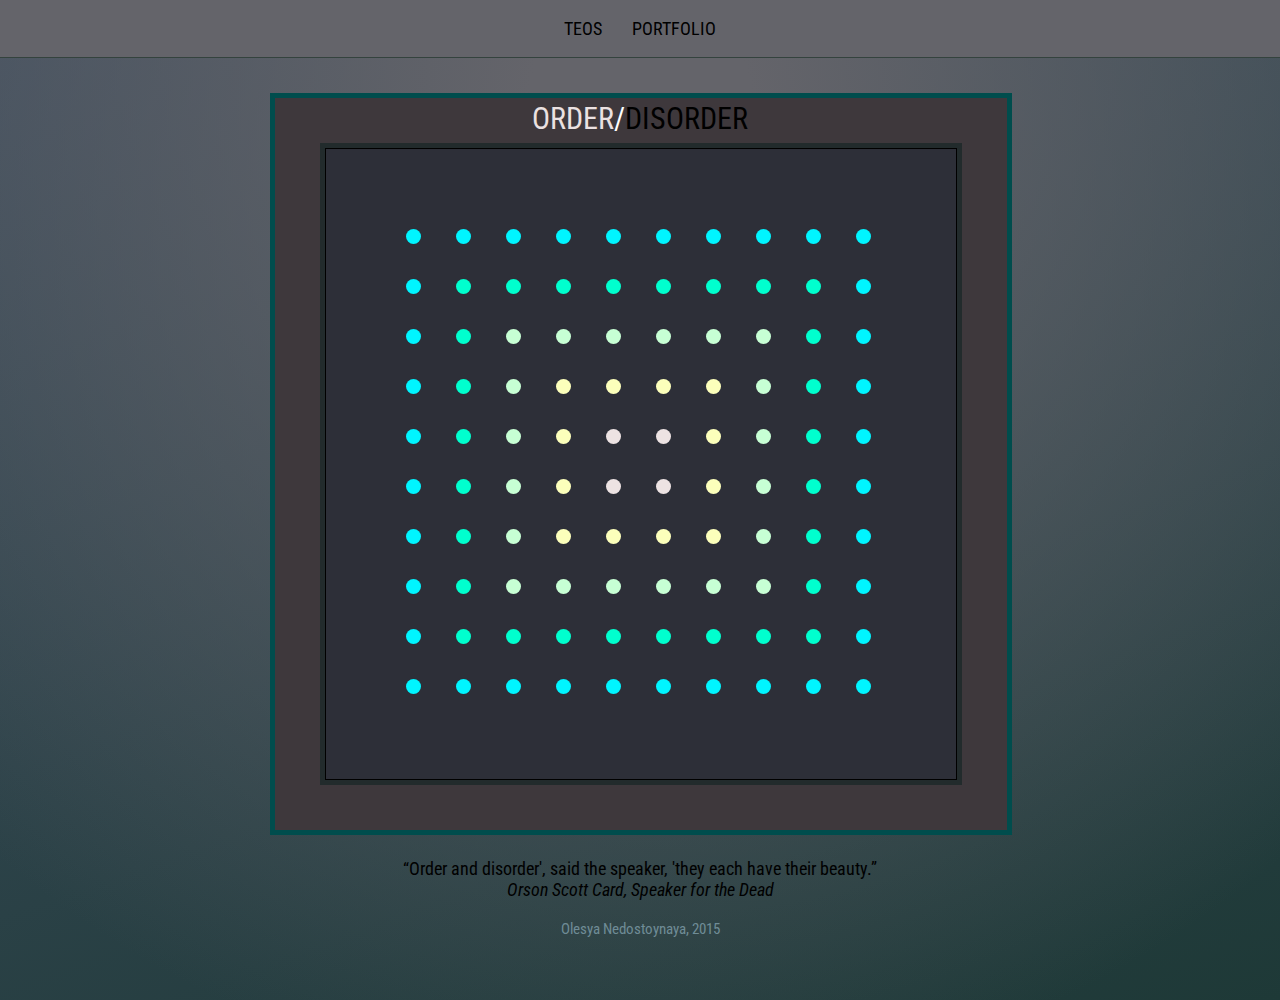
==== commit fbddc286: "no message" ====
--- a/index.html
+++ b/index.html
@@ -4,21 +4,24 @@
         <meta charset="utf-8">
         <title>Kuvataidediplomi</title>
         <link href="css/style.css" rel="stylesheet">
+         <link href="css/work.css" rel="stylesheet">
         <link href='https://fonts.googleapis.com/css?family=Roboto+Condensed:300' rel='stylesheet' type='text/css'>
         <link rel="shortcut icon" href="img/favicon.png" type="image/png">
     </head>
     <body>
-        <div class="container">
+        <div class="teos-container">
+          <div class="header">
             <nav class="main-navigation">
                 <ul>
-                    <li><a class="teos" href="#">TEOS</a></li>
-                    <li><a href="#">PORTFOLIO</a></li>
+                    <li><a class="teos" href="index.html">TEOS</a></li>
+                    <li><a href="portfolio.html">PORTFOLIO</a></li>
                 </ul>
             </nav>
-    
+    </div>
+            
             <div class="hide-top">bad decision to solve that problem </div>
             <div class="hover">
-                <h1><span class="order">ORDER</span>/<span class="disorder">DISORDER</span></h1>
+                <h1 class="t-h1"><span class="order">ORDER</span>/<span class="disorder">DISORDER</span></h1>
                 <div class="canvas">
                     <span class="dot"></span>
                     <span class="dot"></span>
@@ -130,7 +133,7 @@
                     <span class="dot"></span>
                     <span class="dot"></span>
                 </div>
-                <p>
+                <p class="quote">
                     “Order and disorder', said the speaker, 'they each have their beauty.”<br><i>Orson Scott Card, Speaker for the Dead</i>
                 </p>
                 <span class="author">Olesya Nedostoynaya, 2015</span>
--- a/css/style.css
+++ b/css/style.css
@@ -1,26 +1,33 @@
-body {
-    background-color: rgb(67, 80, 85);
-    background:
-        -webkit-radial-gradient(50% 10% circle, #64646a 10%, transparent 90%) no-repeat,
-        -webkit-linear-gradient(290deg, #3e4e5f, #1e3937) no-repeat;
-    background:
-        radial-gradient(circle at 50% 10%, #64646a 10%, transparent 90%) no-repeat,
-        linear-gradient(160deg, #3e4e5f, #1e3937) no-repeat;
-    font-family: 'Roboto Condensed', sans-serif;
-    font-size: 18px;
+
+.teos-container {
+    height: 1000px;
+}
+
+.author {
+    position: absolute;
+    bottom: -160px;
+    left: 50%;
+    margin-left: -400px;
+    width: 800px;
+    color: #6f8c96;
+    font-size: 15px;
+    text-align: center
+}
+
+.quote {
+    position: absolute;
+    bottom: -140px;
+    left: 50%;
+    margin-left: -400px;
+    width: 800px;
     color: black;
-    cursor: crosshair;
-    margin: 0;
-    /*something crazy happened and I had to add this*/
-}
-
-.container {
-    height: 950px;
-}
-
-h1 {
+    text-align: center
+}
+
+
+.t-h1 {
     position: absolute;
-    top: -110px;
+    top: -97px;
     left: 50%;
     width: 300px;
     margin-left: -150px;
@@ -31,84 +38,29 @@
     color: white;
 }
 
-li {
-    display: inline-block;
-    vertical-align: top;
-    text-align: center;
-    list-style: none;
-}
-
-a {
-    display: inline-block;
-    vertical-align: top;
-    color: black;
-    text-decoration: none;
-    padding: 3px 13px;
-    -webkit-transition: color;
-    transition: color;
-    -webkit-transition-duration: 0.2s;
-            transition-duration: 0.2s;
-}
-
-a:hover {
-    color: #ffffff;
-    -webkit-transition: color;
-    transition: color;
-    -webkit-transition-duration: 0.4s;
-            transition-duration: 0.4s;
-}
-
-p {
-    position: absolute;
-    bottom: -190px;
-    left: 50%;
-    margin-left: -400px;
-    width: 800px;
-    color: black;
-    text-align: center
-}
-
-.author {
-    position: absolute;
-    bottom: -260px;
-    left: 50%;
-    margin-left: -400px;
-    width: 800px;
-    color: #6f8c96;
-    font-size: 15px;
-    text-align: center
-}
-
-ul {
-    display: block;
-    color: black;
-    padding: 0;
-    margin: 20px 0;
-    text-align: center;
-}
-
 .canvas {
     box-shadow:  
-        0 0 0 10px #222b2c,
-        0 0 0 75px #3e383c,
-        0 0 0 76px #004d4d;
+        0 0 0 5px #222b2c,
+        0 0 0 50px #3e383c,
+        0 0 0 55px #004d4d;
     border: 1px solid #000000;
-    width: 370px;
-    padding: 60px;
-    padding-bottom: 30px;
+    width: 470px;
+    padding: 80px;
+    padding-bottom: 50px;
     font-size: 0px;
     background-color: #2d2f38;
+    margin-top: -10px;
 }
 
 .dot {
     position: relative;
     display: inline-block;
     vertical-align: top;
-    width: 10px;
-    height: 10px;
+    width: 15px;
+    height: 15px;
     border-radius: 100px;
-    margin-right: 30px;
-    margin-bottom: 30px;
+    margin-right: 35px;
+    margin-bottom: 35px;
     -webkit-animation-duration: 1s;
             animation-duration: 1s;
     -webkit-animation-fill-mode: forwards;
@@ -123,13 +75,13 @@
 
 .hover {
     position: relative;
-    margin-top: 120px;
+    margin-top: 100px;
     margin-left: auto;
     margin-right: auto;
     display: block;
     content: "";
-    width: 490px;
-    height: 490px;
+    width: 630px;
+    height: 630px;
 }
 
 .disorder, .order {
--- a/css/work.css
+++ b/css/work.css
@@ -0,0 +1,101 @@
+body {
+    background-color: rgb(67, 80, 85);
+    background:
+        -webkit-radial-gradient(50% 10% circle, #64646a 10%, transparent 90%) no-repeat,
+        -webkit-linear-gradient(290deg, #3e4e5f, #1e3937) no-repeat;
+    background:
+        radial-gradient(circle at 50% 10%, #64646a 10%, transparent 90%) no-repeat,
+        linear-gradient(160deg, #3e4e5f, #1e3937) no-repeat;
+    font-family: 'Roboto Condensed', sans-serif;
+    font-size: 18px;
+    color: black;
+    cursor: crosshair;
+    margin: 0;
+    min-width: 900px;
+    /*something crazy happened and I had to add this*/
+}
+
+.container {
+    width: 900px;
+    margin: auto;
+}
+
+.main-container {
+    min-height: 900px;
+}
+
+.header {
+    background-color: #64646a;
+    padding-top: 15px;
+    padding-bottom: 10px;
+    border-bottom: 1px solid #34433e;
+}
+
+li {
+    display: inline-block;
+    vertical-align: top;
+    text-align: center;
+    list-style: none;
+    margin-bottom: 5px;
+   
+}
+
+
+a {
+    display: inline-block;
+    vertical-align: top;
+    color: black;
+    text-decoration: none;
+    padding: 3px 13px;
+    -webkit-transition: color;
+    transition: color;
+    -webkit-transition-duration: 0.2s;
+            transition-duration: 0.2s;
+}
+
+.p-a {
+    color: #dde3df;
+    font-size: 16px;
+    border: none;
+    margin-top: 5px;
+}
+
+.p-a:hover {
+    color: #c59ad8;
+}
+
+a:hover {
+    color: #ffffff;
+    -webkit-transition: color;
+    transition: color;
+    -webkit-transition-duration: 0.4s;
+            transition-duration: 0.4s;
+}
+
+ul {
+    display: block;
+    color: black;
+    padding: 0;
+    margin: 0;
+    text-align: center;
+}
+
+h1 {
+    color: #12b5f7;
+    margin: 15px 0px;
+}
+
+h2 {
+    color: #12b5f7;
+}
+
+.hl {
+    color: #c59ad8;
+    font-weight: bold;
+}
+
+.content {
+    background-color: rgba(240, 248, 255, 0.9);
+    padding: 15px 90px;
+    margin-top: 20px;
+}
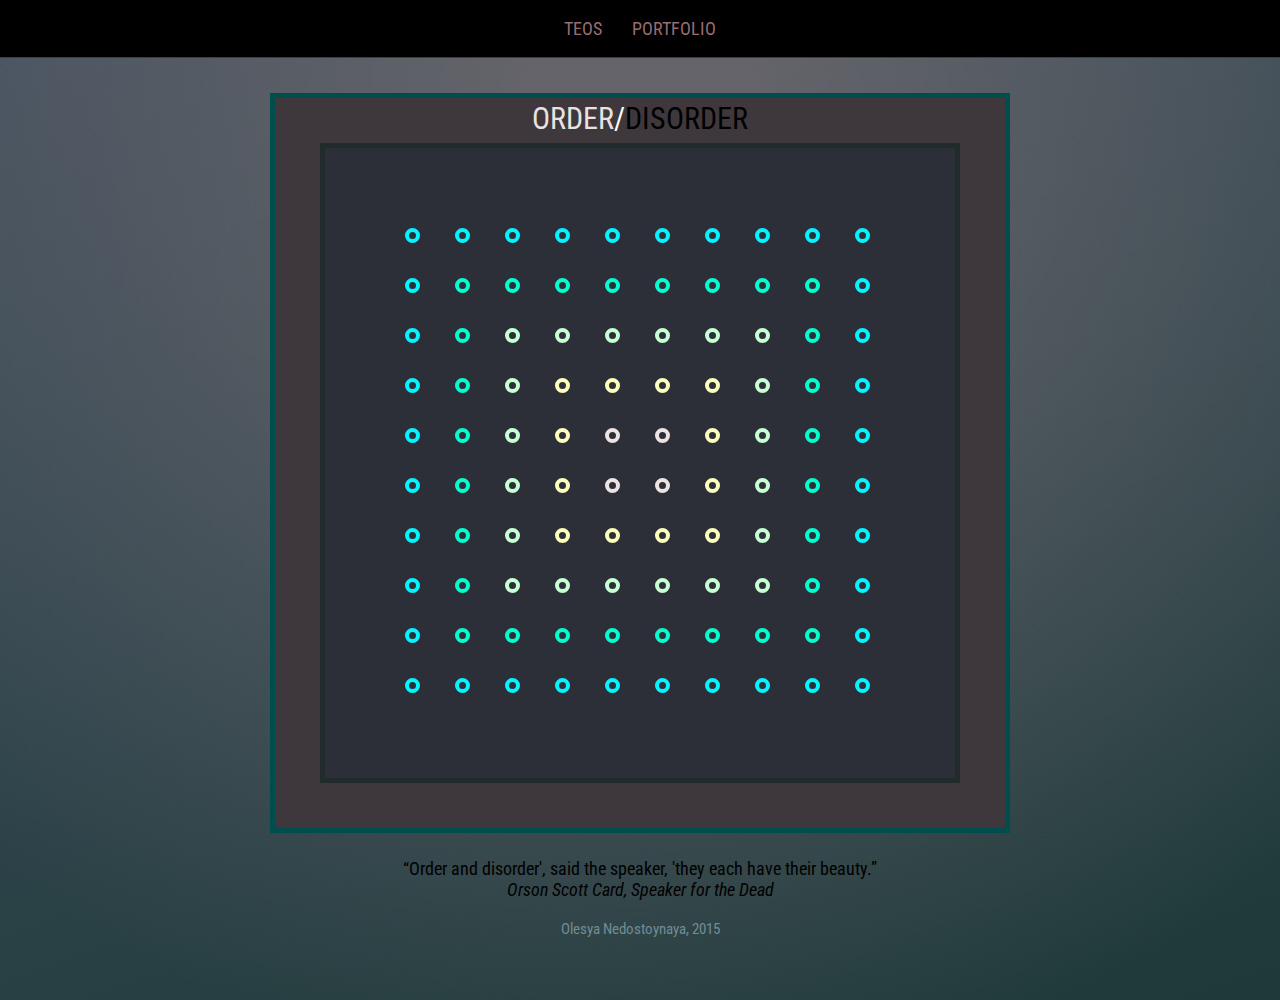
==== commit 1dd90ff2: "no message" ====
--- a/index.html
+++ b/index.html
@@ -4,7 +4,7 @@
         <meta charset="utf-8">
         <title>Kuvataidediplomi</title>
         <link href="css/style.css" rel="stylesheet">
-         <link href="css/work.css" rel="stylesheet">
+         <link href="css/animation.css" rel="stylesheet">
         <link href='https://fonts.googleapis.com/css?family=Roboto+Condensed:300' rel='stylesheet' type='text/css'>
         <link rel="shortcut icon" href="img/favicon.png" type="image/png">
     </head>
--- a/css/style.css
+++ b/css/style.css
@@ -1,3 +1,123 @@
+body {
+    background-color: rgb(67, 80, 85);
+    background:
+        -webkit-radial-gradient(50% 10% circle, #64646a 10%, transparent 90%) no-repeat,
+        -webkit-linear-gradient(290deg, #3e4e5f, #1e3937) no-repeat;
+    background:
+        radial-gradient(circle at 50% 10%, #64646a 10%, transparent 90%) no-repeat,
+        linear-gradient(160deg, #3e4e5f, #1e3937) no-repeat;
+    font-family: 'Roboto Condensed', sans-serif;
+    font-size: 18px;
+    color: black;
+    cursor: crosshair;
+    margin: 0;
+    min-width: 900px;
+    /*something crazy happened and I had to add this*/
+}
+
+.container {
+    width: 900px;
+    margin: auto;
+}
+
+.main-container {
+    min-height: 900px;
+}
+
+.header {
+    background-color: black;
+    padding-top: 15px;
+    padding-bottom: 10px;
+    border-bottom: 1px solid #34433e;
+}
+
+li {
+    display: inline-block;
+    vertical-align: top;
+    text-align: center;
+    list-style: none;
+    margin-bottom: 5px;
+   
+}
+
+
+a {
+    display: inline-block;
+    vertical-align: top;
+    color: #986e70;
+    text-decoration: none;
+    padding: 3px 13px;
+    -webkit-transition: color;
+    transition: color;
+    -webkit-transition-duration: 0.2s;
+            transition-duration: 0.2s;
+}
+
+.p-a {
+    color: #dde3df;
+    font-size: 16px;
+    border: none;
+    margin-top: 5px;
+}
+
+.p-a:hover {
+    color: #c59ad8;
+}
+
+a:hover {
+    color: #ffffff;
+    -webkit-transition: color;
+    transition: color;
+    -webkit-transition-duration: 0.4s;
+            transition-duration: 0.4s;
+}
+
+ul {
+    display: block;
+    color: black;
+    padding: 0;
+    margin: 0;
+    text-align: center;
+}
+
+h1 {
+    color: #12b5f7;
+    margin: 15px 0px;
+}
+
+h2 {
+    color: #12b5f7;
+}
+
+.hl {
+    color: #c59ad8;
+    font-weight: bold;
+}
+
+.content {
+    background-color: rgba(240, 248, 255, 0.9);
+    padding: 15px 90px;
+    margin-top: 20px;
+}
+
+.hide {
+    position: fixed;
+    top: 0px;
+    width: 100%;
+    height: 100%;
+    background-color: rgb(67, 80, 85);
+    background:
+        -webkit-radial-gradient(50% 10% circle, #64646a 10%, transparent 90%) no-repeat,
+        -webkit-linear-gradient(290deg, #3e4e5f, #1e3937) no-repeat;
+    background:
+        radial-gradient(circle at 50% 10%, #64646a 10%, transparent 90%) no-repeat,
+        linear-gradient(160deg, #3e4e5f, #1e3937) no-repeat;
+}
+
+.show {
+    display: none;
+}
+
 
 .teos-container {
     height: 1000px;
@@ -43,7 +163,6 @@
         0 0 0 5px #222b2c,
         0 0 0 50px #3e383c,
         0 0 0 55px #004d4d;
-    border: 1px solid #000000;
     width: 470px;
     padding: 80px;
     padding-bottom: 50px;
@@ -53,11 +172,13 @@
 }
 
 .dot {
+    content: "";
     position: relative;
     display: inline-block;
     vertical-align: top;
-    width: 15px;
-    height: 15px;
+    width: 7px;
+    height: 7px;
+    border: 4px solid;
     border-radius: 100px;
     margin-right: 35px;
     margin-bottom: 35px;
@@ -129,4241 +250,21 @@
 }
 
 .dot:nth-child(10n), .dot:nth-child(9), .dot:nth-child(8), .dot:nth-child(7), .dot:nth-child(6), .dot:nth-child(5), .dot:nth-child(4), .dot:nth-child(3), .dot:nth-child(2), .dot:nth-child(91), .dot:nth-child(93), .dot:nth-child(92), .dot:nth-child(94), .dot:nth-child(95), .dot:nth-child(96), .dot:nth-child(97), .dot:nth-child(98), .dot:nth-child(99), .dot:nth-child(1), .dot:nth-child(11), .dot:nth-child(21), .dot:nth-child(31), .dot:nth-child(41), .dot:nth-child(51), .dot:nth-child(61), .dot:nth-child(71), .dot:nth-child(81)  {
-    background-color: #00f5ff;
+    border-color: #00f5ff;
 }
 
 .dot:nth-child(12), .dot:nth-child(13), .dot:nth-child(14), .dot:nth-child(15), .dot:nth-child(16), .dot:nth-child(17), .dot:nth-child(18), .dot:nth-child(19), .dot:nth-child(22), .dot:nth-child(32), .dot:nth-child(42), .dot:nth-child(52), .dot:nth-child(62), .dot:nth-child(72), .dot:nth-child(82), .dot:nth-child(83), .dot:nth-child(84), .dot:nth-child(85), .dot:nth-child(86), .dot:nth-child(87), .dot:nth-child(88), .dot:nth-child(89), .dot:nth-child(79), .dot:nth-child(69), .dot:nth-child(59), .dot:nth-child(49), .dot:nth-child(39), .dot:nth-child(29) {
-    background-color: #00ffce;
+    border-color: #00ffce;
 }
 
 .dot:nth-child(23), .dot:nth-child(24), .dot:nth-child(25), .dot:nth-child(26), .dot:nth-child(27), .dot:nth-child(28), .dot:nth-child(38), .dot:nth-child(48), .dot:nth-child(58), .dot:nth-child(68), .dot:nth-child(78), .dot:nth-child(77), .dot:nth-child(76), .dot:nth-child(75), .dot:nth-child(74), .dot:nth-child(73), .dot:nth-child(63), .dot:nth-child(53), .dot:nth-child(43), .dot:nth-child(33) {
-    background-color: #c7ffd4;
+    border-color: #c7ffd4;
 }
 .dot:nth-child(44), .dot:nth-child(34), .dot:nth-child(54), .dot:nth-child(64), .dot:nth-child(65), .dot:nth-child(66), .dot:nth-child(67), .dot:nth-child(57), .dot:nth-child(47), .dot:nth-child(37), .dot:nth-child(36), .dot:nth-child(35) {
-    background-color: #fcffbb;
+    border-color: #fcffbb;
 }
 
 .dot:nth-child(45), .dot:nth-child(46), .dot:nth-child(55), .dot:nth-child(56) {
-    background-color: #ede3e3;   
-}
-
-.canvas:hover .dot:first-child {
-    -webkit-animation-name: ani1;
-            animation-name: ani1;
-}
-.canvas .dot:first-child {
-    -webkit-animation-name: ani1-b;
-            animation-name: ani1-b;
-}
-@-webkit-keyframes ani1 {
-    from {
-        top: 0px; left: 0px;
-    }
-    to {
-        top: 100px; left: 30px;
-    }
-}
-@keyframes ani1 {
-    from {
-        top: 0px; left: 0px;
-    }
-    to {
-        top: 100px; left: 30px;
-    }
-}
-@-webkit-keyframes ani1-b {
-    from {
-        top: 100px; left: 30px;
-    }
-    to {
-        top: 0px; left: 0px;
-    }
-}
-@keyframes ani1-b {
-    from {
-        top: 100px; left: 30px;
-    }
-    to {
-        top: 0px; left: 0px;
-    }
-}
-
-
-.canvas:hover .dot:nth-child(2){
-    -webkit-animation-name: ani2;
-            animation-name: ani2;
-}
-.canvas .dot:nth-child(2){
-    -webkit-animation-name: ani2-b;
-            animation-name: ani2-b;
-}
-@-webkit-keyframes ani2 {
-    from {
-        top: 0px; left: 0px;
-    }
-    to {
-        top: 300px; left: 20px;
-    }
-}
-@keyframes ani2 {
-    from {
-        top: 0px; left: 0px;
-    }
-    to {
-        top: 300px; left: 20px;
-    }
-}
-@-webkit-keyframes ani2-b {
-    from {
-        top: 300px; left: 20px;
-    }
-    to {
-        top: 0px; left: 0px;
-    }
-}
-@keyframes ani2-b {
-    from {
-        top: 300px; left: 20px;
-    }
-    to {
-        top: 0px; left: 0px;
-    }
-}
-
-
-.canvas:hover .dot:nth-child(3){
-    -webkit-animation-name: ani3;
-            animation-name: ani3;
-}
-.canvas .dot:nth-child(3){
-    -webkit-animation-name: ani3-b;
-            animation-name: ani3-b;
-}
-@-webkit-keyframes ani3 {
-    from {
-        top: 0px; left: 0px;
-    }
-    to {
-        top: 381px; left: 310px;
-    }
-}
-@keyframes ani3 {
-    from {
-        top: 0px; left: 0px;
-    }
-    to {
-        top: 381px; left: 310px;
-    }
-}
-@-webkit-keyframes ani3-b {
-    from {
-        top: 381px; left: 310px;
-    }
-    to {
-        top: 0px; left: 0px;
-    }
-}
-@keyframes ani3-b {
-    from {
-        top: 381px; left: 310px;
-    }
-    to {
-        top: 0px; left: 0px;
-    }
-}
-
-.canvas:hover .dot:nth-child(4){
-    -webkit-animation-name: ani4;
-            animation-name: ani4;
-}
-.canvas .dot:nth-child(4){
-    -webkit-animation-name: ani4-b;
-            animation-name: ani4-b;
-}
-@-webkit-keyframes ani4 {
-    from {
-        top: 0px; left: 0px;
-    }
-    to {
-        top: 50px; left: -43px;
-    }
-}
-@keyframes ani4 {
-    from {
-        top: 0px; left: 0px;
-    }
-    to {
-        top: 50px; left: -43px;
-    }
-}
-@-webkit-keyframes ani4-b {
-    from {
-        top: 50px; left: -43px;
-    }
-    to {
-        top: 0px; left: 0px;
-    }
-}
-@keyframes ani4-b {
-    from {
-        top: 50px; left: -43px;
-    }
-    to {
-        top: 0px; left: 0px;
-    }
-}
-
-.canvas:hover .dot:nth-child(5){
-    -webkit-animation-name: ani5;
-            animation-name: ani5;
-}
-.canvas .dot:nth-child(5){
-    -webkit-animation-name: ani5-b;
-            animation-name: ani5-b;
-}
-@-webkit-keyframes ani5 {
-    from {
-        top: 0px; left: 0px;
-    }
-    to {
-        top: 353px; left: 48px;
-    }
-}
-@keyframes ani5 {
-    from {
-        top: 0px; left: 0px;
-    }
-    to {
-        top: 353px; left: 48px;
-    }
-}
-@-webkit-keyframes ani5-b {
-    from {
-        top: 353px; left: 48px;
-    }
-    to {
-        top: 0px; left: 0px;
-    }
-}
-@keyframes ani5-b {
-    from {
-        top: 353px; left: 48px;
-    }
-    to {
-        top: 0px; left: 0px;
-    }
-}
-    
-.canvas:hover .dot:nth-child(6){
-    -webkit-animation-name: ani6;
-            animation-name: ani6;
-}
-.canvas .dot:nth-child(6){
-    -webkit-animation-name: ani6-b;
-            animation-name: ani6-b;
-}
-@-webkit-keyframes ani6 {
-    from {
-        top: 0px; left: 0px;
-    }
-    to {
-        top: -23px; left: -101px;
-    }
-}
-@keyframes ani6 {
-    from {
-        top: 0px; left: 0px;
-    }
-    to {
-        top: -23px; left: -101px;
-    }
-}
-@-webkit-keyframes ani6-b {
-    from {
-        top: -23px; left: -101px;
-    }
-    to {
-        top: 0px; left: 0px;
-    }
-}
-@keyframes ani6-b {
-    from {
-        top: -23px; left: -101px;
-    }
-    to {
-        top: 0px; left: 0px;
-    }
-}
-
-
-.canvas:hover .dot:nth-child(7){
-    -webkit-animation-name: ani7;
-            animation-name: ani7;
-}
-.canvas .dot:nth-child(7){
-    -webkit-animation-name: ani7-b;
-            animation-name: ani7-b;
-}
-@-webkit-keyframes ani7 {
-    from {
-        top: 0px; left: 0px;
-    }
-    to {
-        top: 227px; left: -60px;
-    }
-}
-@keyframes ani7 {
-    from {
-        top: 0px; left: 0px;
-    }
-    to {
-        top: 227px; left: -60px;
-    }
-}
-@-webkit-keyframes ani7-b {
-    from {
-        top: 227px; left: -60px;
-    }
-    to {
-        top: 0px; left: 0px;
-    }
-}
-@keyframes ani7-b {
-    from {
-        top: 227px; left: -60px;
-    }
-    to {
-        top: 0px; left: 0px;
-    }
-}
-
-.canvas:hover .dot:nth-child(8){
-    -webkit-animation-name: ani8;
-            animation-name: ani8;
-}
-.canvas .dot:nth-child(8){
-    -webkit-animation-name: ani8-b;
-            animation-name: ani8-b;
-}
-@-webkit-keyframes ani8 {
-    from {
-        top: 0px; left: 0px;
-    }
-    to {
-        top: 104px; left: 9px;
-    }
-}
-@keyframes ani8 {
-    from {
-        top: 0px; left: 0px;
-    }
-    to {
-        top: 104px; left: 9px;
-    }
-}
-@-webkit-keyframes ani8-b {
-    from {
-        top: 104px; left: 9px;
-    }
-    to {
-        top: 0px; left: 0px;
-    }
-}
-@keyframes ani8-b {
-    from {
-        top: 104px; left: 9px;
-    }
-    to {
-        top: 0px; left: 0px;
-    }
-}
-
-
-.canvas:hover .dot:nth-child(9){
-    -webkit-animation-name: ani9;
-            animation-name: ani9;
-}
-.canvas .dot:nth-child(9){
-    -webkit-animation-name: ani9-b;
-            animation-name: ani9-b;
-}
-@-webkit-keyframes ani9 {
-    from {
-        top: 0px; left: 0px;
-    }
-    to {
-        top: 72px; left: -38px;
-    }
-}
-@keyframes ani9 {
-    from {
-        top: 0px; left: 0px;
-    }
-    to {
-        top: 72px; left: -38px;
-    }
-}
-@-webkit-keyframes ani9-b {
-    from {
-        top: 72px; left: -38px;
-    }
-    to {
-        top: 0px; left: 0px;
-    }
-}
-@keyframes ani9-b {
-    from {
-        top: 72px; left: -38px;
-    }
-    to {
-        top: 0px; left: 0px;
-    }
-}
-
-
-.canvas:hover .dot:nth-child(10){
-    -webkit-animation-name: ani10;
-            animation-name: ani10;
-}
-.canvas .dot:nth-child(10){
-    -webkit-animation-name: ani10-b;
-            animation-name: ani10-b;
-}
-@-webkit-keyframes ani10 {
-    from {
-        top: 0px; left: 0px;
-    }
-    to {
-        top: 297px; left: -40px;
-    }
-}
-@keyframes ani10 {
-    from {
-        top: 0px; left: 0px;
-    }
-    to {
-        top: 297px; left: -40px;
-    }
-}
-@-webkit-keyframes ani10-b {
-    from {
-        top: 297px; left: -40px;
-    }
-    to {
-        top: 0px; left: 0px;
-    }
-}
-@keyframes ani10-b {
-    from {
-        top: 297px; left: -40px;
-    }
-    to {
-        top: 0px; left: 0px;
-    }
-}
-
-
-.canvas:hover .dot:nth-child(11){
-    -webkit-animation-name: ani11;
-            animation-name: ani11;
-}
-.canvas .dot:nth-child(11){
-    -webkit-animation-name: ani11-b;
-            animation-name: ani11-b;
-}
-@-webkit-keyframes ani11 {
-    from {
-        top: 0px; left: 0px;
-    }
-    to {
-        top: 92px; left: 39px;
-    }
-}
-@keyframes ani11 {
-    from {
-        top: 0px; left: 0px;
-    }
-    to {
-        top: 92px; left: 39px;
-    }
-}
-@-webkit-keyframes ani11-b {
-    from {
-        top: 92px; left: 39px;
-    }
-    to {
-        top: 0px; left: 0px;
-    }
-}
-@keyframes ani11-b {
-    from {
-        top: 92px; left: 39px;
-    }
-    to {
-        top: 0px; left: 0px;
-    }
-}
-
-
-.canvas:hover .dot:nth-child(12){
-    -webkit-animation-name: ani12;
-            animation-name: ani12;
-}
-.canvas .dot:nth-child(12){
-    -webkit-animation-name: ani12-b;
-            animation-name: ani12-b;
-}
-@-webkit-keyframes ani12 {
-    from {
-        top: 0px; left: 0px;
-    }
-    to {
-        top: -42px; left: 30px;
-    }
-}
-@keyframes ani12 {
-    from {
-        top: 0px; left: 0px;
-    }
-    to {
-        top: -42px; left: 30px;
-    }
-}
-@-webkit-keyframes ani12-b {
-    from {
-        top: -42px; left: 30px;
-    }
-    to {
-        top: 0px; left: 0px;
-    }
-}
-@keyframes ani12-b {
-    from {
-        top: -42px; left: 30px;
-    }
-    to {
-        top: 0px; left: 0px;
-    }
-}
-
-
-.canvas:hover .dot:nth-child(13){
-    -webkit-animation-name: ani13;
-            animation-name: ani13;
-}
-.canvas .dot:nth-child(13){
-    -webkit-animation-name: ani13-b;
-            animation-name: ani13-b;
-}
-@-webkit-keyframes ani13 {
-    from {
-        top: 0px; left: 0px;
-    }
-    to {
-        top: 50px; left: 20px;
-    }
-}
-@keyframes ani13 {
-    from {
-        top: 0px; left: 0px;
-    }
-    to {
-        top: 50px; left: 20px;
-    }
-}
-@-webkit-keyframes ani13-b {
-    from {
-        top: 50px; left: 20px;
-    }
-    to {
-        top: 0px; left: 0px;
-    }
-}
-@keyframes ani13-b {
-    from {
-        top: 50px; left: 20px;
-    }
-    to {
-        top: 0px; left: 0px;
-    }
-}
-
-
-.canvas:hover .dot:nth-child(14){
-    -webkit-animation-name: ani14;
-            animation-name: ani14;
-}
-.canvas .dot:nth-child(14){
-    -webkit-animation-name: ani14-b;
-            animation-name: ani14-b;
-}
-@-webkit-keyframes ani14 {
-    from {
-        top: 0px; left: 0px;
-    }
-    to {
-        top: 241px; left: 14px;
-    }
-}
-@keyframes ani14 {
-    from {
-        top: 0px; left: 0px;
-    }
-    to {
-        top: 241px; left: 14px;
-    }
-}
-@-webkit-keyframes ani14-b {
-    from {
-        top: 241px; left: 14px;
-    }
-    to {
-        top: 0px; left: 0px;
-    }
-}
-@keyframes ani14-b {
-    from {
-        top: 241px; left: 14px;
-    }
-    to {
-        top: 0px; left: 0px;
-    }
-}
-
-
-.canvas:hover .dot:nth-child(15){
-    -webkit-animation-name: ani15;
-            animation-name: ani15;
-}
-.canvas .dot:nth-child(15){
-    -webkit-animation-name: ani15-b;
-            animation-name: ani15-b;
-}
-@-webkit-keyframes ani15 {
-    from {
-        top: 0px; left: 0px;
-    }
-    to {
-        top: 157px; left: -25px;
-    }
-}
-@keyframes ani15 {
-    from {
-        top: 0px; left: 0px;
-    }
-    to {
-        top: 157px; left: -25px;
-    }
-}
-@-webkit-keyframes ani15-b {
-    from {
-        top: 157px; left: -25px;
-    }
-    to {
-        top: 0px; left: 0px;
-    }
-}
-@keyframes ani15-b {
-    from {
-        top: 157px; left: -25px;
-    }
-    to {
-        top: 0px; left: 0px;
-    }
-}
-
-
-.canvas:hover .dot:nth-child(16){
-    -webkit-animation-name: ani16;
-            animation-name: ani16;
-}
-.canvas .dot:nth-child(16){
-    -webkit-animation-name: ani16-b;
-            animation-name: ani16-b;
-}
-@-webkit-keyframes ani16 {
-    from {
-        top: 0px; left: 0px;
-    }
-    to {
-        top: 94px; left: 48px;
-    }
-}
-@keyframes ani16 {
-    from {
-        top: 0px; left: 0px;
-    }
-    to {
-        top: 94px; left: 48px;
-    }
-}
-@-webkit-keyframes ani16-b {
-    from {
-        top: 94px; left: 48px;
-    }
-    to {
-        top: 0px; left: 0px;
-    }
-}
-@keyframes ani16-b {
-    from {
-        top: 94px; left: 48px;
-    }
-    to {
-        top: 0px; left: 0px;
-    }
-}
-
-
-.canvas:hover .dot:nth-child(17){
-    -webkit-animation-name: ani17;
-            animation-name: ani17;
-}
-.canvas .dot:nth-child(17){
-    -webkit-animation-name: ani17-b;
-            animation-name: ani17-b;
-}
-@-webkit-keyframes ani17 {
-    from {
-        top: 0px; left: 0px;
-    }
-    to {
-        top: 50px; left: -27px;
-    }
-}
-@keyframes ani17 {
-    from {
-        top: 0px; left: 0px;
-    }
-    to {
-        top: 50px; left: -27px;
-    }
-}
-@-webkit-keyframes ani17-b {
-    from {
-        top: 50px; left: -27px;
-    }
-    to {
-        top: 0px; left: 0px;
-    }
-}
-@keyframes ani17-b {
-    from {
-        top: 50px; left: -27px;
-    }
-    to {
-        top: 0px; left: 0px;
-    }
-}
-
-
-.canvas:hover .dot:nth-child(18){
-    -webkit-animation-name: ani18;
-            animation-name: ani18;
-}
-.canvas .dot:nth-child(18){
-    -webkit-animation-name: ani18-b;
-            animation-name: ani18-b;
-}
-@-webkit-keyframes ani18 {
-    from {
-        top: 0px; left: 0px;
-    }
-    to {
-        top: 4px; left: 75px;
-    }
-}
-@keyframes ani18 {
-    from {
-        top: 0px; left: 0px;
-    }
-    to {
-        top: 4px; left: 75px;
-    }
-}
-@-webkit-keyframes ani18-b {
-    from {
-        top: 4px; left: 75px;
-    }
-    to {
-        top: 0px; left: 0px;
-    }
-}
-@keyframes ani18-b {
-    from {
-        top: 4px; left: 75px;
-    }
-    to {
-        top: 0px; left: 0px;
-    }
-}
-
-
-.canvas:hover .dot:nth-child(19){
-    -webkit-animation-name: ani19;
-            animation-name: ani19;
-}
-.canvas .dot:nth-child(19){
-    -webkit-animation-name: ani19-b;
-            animation-name: ani19-b;
-}
-@-webkit-keyframes ani19 {
-    from {
-        top: 0px; left: 0px;
-    }
-    to {
-        top: 63px; left: -72px;
-    }
-}
-@keyframes ani19 {
-    from {
-        top: 0px; left: 0px;
-    }
-    to {
-        top: 63px; left: -72px;
-    }
-}
-@-webkit-keyframes ani19-b {
-    from {
-        top: 63px; left: -72px;
-    }
-    to {
-        top: 0px; left: 0px;
-    }
-}
-@keyframes ani19-b {
-    from {
-        top: 63px; left: -72px;
-    }
-    to {
-        top: 0px; left: 0px;
-    }
-}
-
-
-.canvas:hover .dot:nth-child(20){
-    -webkit-animation-name: ani20;
-            animation-name: ani20;
-}
-.canvas .dot:nth-child(20){
-    -webkit-animation-name: ani20-b;
-            animation-name: ani20-b;
-}
-@-webkit-keyframes ani20 {
-    from {
-        top: 0px; left: 0px;
-    }
-    to {
-        top: 100px; left: -32px;
-    }
-}
-@keyframes ani20 {
-    from {
-        top: 0px; left: 0px;
-    }
-    to {
-        top: 100px; left: -32px;
-    }
-}
-@-webkit-keyframes ani20-b {
-    from {
-        top: 100px; left: -32px;
-    }
-    to {
-        top: 0px; left: 0px;
-    }
-}
-@keyframes ani20-b {
-    from {
-        top: 100px; left: -32px;
-    }
-    to {
-        top: 0px; left: 0px;
-    }
-}
-
-
-.canvas:hover .dot:nth-child(21){
-    -webkit-animation-name: ani21;
-            animation-name: ani21;
-}
-.canvas .dot:nth-child(21){
-    -webkit-animation-name: ani21-b;
-            animation-name: ani21-b;
-}
-@-webkit-keyframes ani21 {
-    from {
-        top: 0px; left: 0px;
-    }
-    to {
-        top: 51px; left: -26px;
-    }
-}
-@keyframes ani21 {
-    from {
-        top: 0px; left: 0px;
-    }
-    to {
-        top: 51px; left: -26px;
-    }
-}
-@-webkit-keyframes ani21-b {
-    from {
-        top: 51px; left: -26px;
-    }
-    to {
-        top: 0px; left: 0px;
-    }
-}
-@keyframes ani21-b {
-    from {
-        top: 51px; left: -26px;
-    }
-    to {
-        top: 0px; left: 0px;
-    }
-}
-
-
-.canvas:hover .dot:nth-child(22){
-    -webkit-animation-name: ani22;
-            animation-name: ani22;
-}
-.canvas .dot:nth-child(22){
-    -webkit-animation-name: ani22-b;
-            animation-name: ani22-b;
-}
-@-webkit-keyframes ani22 {
-    from {
-        top: 0px; left: 0px;
-    }
-    to {
-        top: 42px; left: 51px;
-    }
-}
-@keyframes ani22 {
-    from {
-        top: 0px; left: 0px;
-    }
-    to {
-        top: 42px; left: 51px;
-    }
-}
-@-webkit-keyframes ani22-b {
-    from {
-        top: 42px; left: 51px;
-    }
-    to {
-        top: 0px; left: 0px;
-    }
-}
-@keyframes ani22-b {
-    from {
-        top: 42px; left: 51px;
-    }
-    to {
-        top: 0px; left: 0px;
-    }
-}
-
-
-.canvas:hover .dot:nth-child(23){
-    -webkit-animation-name: ani23;
-            animation-name: ani23;
-}
-.canvas .dot:nth-child(23){
-    -webkit-animation-name: ani23-b;
-            animation-name: ani23-b;
-}
-@-webkit-keyframes ani23 {
-    from {
-        top: 0px; left: 0px;
-    }
-    to {
-        top: -75px; left: -24px;
-    }
-}
-@keyframes ani23 {
-    from {
-        top: 0px; left: 0px;
-    }
-    to {
-        top: -75px; left: -24px;
-    }
-}
-@-webkit-keyframes ani23-b {
-    from {
-        top: -75px; left: -24px;
-    }
-    to {
-        top: 0px; left: 0px;
-    }
-}
-@keyframes ani23-b {
-    from {
-        top: -75px; left: -24px;
-    }
-    to {
-        top: 0px; left: 0px;
-    }
-}
-
-
-.canvas:hover .dot:nth-child(24){
-    -webkit-animation-name: ani24;
-            animation-name: ani24;
-}
-.canvas .dot:nth-child(24){
-    -webkit-animation-name: ani24-b;
-            animation-name: ani24-b;
-}
-@-webkit-keyframes ani24 {
-    from {
-        top: 0px; left: 0px;
-    }
-    to {
-        top: 63px; left: 53px;
-    }
-}
-@keyframes ani24 {
-    from {
-        top: 0px; left: 0px;
-    }
-    to {
-        top: 63px; left: 53px;
-    }
-}
-@-webkit-keyframes ani24-b {
-    from {
-        top: 63px; left: 53px;
-    }
-    to {
-        top: 0px; left: 0px;
-    }
-}
-@keyframes ani24-b {
-    from {
-        top: 63px; left: 53px;
-    }
-    to {
-        top: 0px; left: 0px;
-    }
-}
-
-
-.canvas:hover .dot:nth-child(25){
-    -webkit-animation-name: ani25;
-            animation-name: ani25;
-}
-.canvas .dot:nth-child(25){
-    -webkit-animation-name: ani25-b;
-            animation-name: ani25-b;
-}
-@-webkit-keyframes ani25 {
-    from {
-        top: 0px; left: 0px;
-    }
-    to {
-        top: -111px; left: 40px;
-    }
-}
-@keyframes ani25 {
-    from {
-        top: 0px; left: 0px;
-    }
-    to {
-        top: -111px; left: 40px;
-    }
-}
-@-webkit-keyframes ani25-b {
-    from {
-        top: -111px; left: 40px;
-    }
-    to {
-        top: 0px; left: 0px;
-    }
-}
-@keyframes ani25-b {
-    from {
-        top: -111px; left: 40px;
-    }
-    to {
-        top: 0px; left: 0px;
-    }
-}
-
-
-.canvas:hover .dot:nth-child(26){
-    -webkit-animation-name: ani26;
-            animation-name: ani26;
-}
-.canvas .dot:nth-child(26){
-    -webkit-animation-name: ani26-b;
-            animation-name: ani26-b;
-}
-@-webkit-keyframes ani26 {
-    from {
-        top: 0px; left: 0px;
-    }
-    to {
-        top: 88px; left: -6px;
-    }
-}
-@keyframes ani26 {
-    from {
-        top: 0px; left: 0px;
-    }
-    to {
-        top: 88px; left: -6px;
-    }
-}
-@-webkit-keyframes ani26-b {
-    from {
-        top: 88px; left: -6px;
-    }
-    to {
-        top: 0px; left: 0px;
-    }
-}
-@keyframes ani26-b {
-    from {
-        top: 88px; left: -6px;
-    }
-    to {
-        top: 0px; left: 0px;
-    }
-}
-
-
-.canvas:hover .dot:nth-child(27){
-    -webkit-animation-name: ani27;
-            animation-name: ani27;
-}
-.canvas .dot:nth-child(27){
-    -webkit-animation-name: ani27-b;
-            animation-name: ani27-b;
-}
-@-webkit-keyframes ani27 {
-    from {
-        top: 0px; left: 0px;
-    }
-    to {
-        top: -128px; left: -43px;
-    }
-}
-@keyframes ani27 {
-    from {
-        top: 0px; left: 0px;
-    }
-    to {
-        top: -128px; left: -43px;
-    }
-}
-@-webkit-keyframes ani27-b {
-    from {
-        top: -128px; left: -43px;
-    }
-    to {
-        top: 0px; left: 0px;
-    }
-}
-@keyframes ani27-b {
-    from {
-        top: -128px; left: -43px;
-    }
-    to {
-        top: 0px; left: 0px;
-    }
-}
-
-
-.canvas:hover .dot:nth-child(28){
-    -webkit-animation-name: ani28;
-            animation-name: ani28;
-}
-.canvas .dot:nth-child(28){
-    -webkit-animation-name: ani28-b;
-            animation-name: ani28-b;
-}
-@-webkit-keyframes ani28 {
-    from {
-        top: 0px; left: 0px;
-    }
-    to {
-        top: 82px; left: -19px;
-    }
-}
-@keyframes ani28 {
-    from {
-        top: 0px; left: 0px;
-    }
-    to {
-        top: 82px; left: -19px;
-    }
-}
-@-webkit-keyframes ani28-b {
-    from {
-        top: 82px; left: -19px;
-    }
-    to {
-        top: 0px; left: 0px;
-    }
-}
-@keyframes ani28-b {
-    from {
-        top: 82px; left: -19px;
-    }
-    to {
-        top: 0px; left: 0px;
-    }
-}
-
-
-.canvas:hover .dot:nth-child(29){
-    -webkit-animation-name: ani29;
-            animation-name: ani29;
-}
-.canvas .dot:nth-child(29){
-    -webkit-animation-name: ani29-b;
-            animation-name: ani29-b;
-}
-@-webkit-keyframes ani29 {
-    from {
-        top: 0px; left: 0px;
-    }
-    to {
-        top: -27px; left: 62px;
-    }
-}
-@keyframes ani29 {
-    from {
-        top: 0px; left: 0px;
-    }
-    to {
-        top: -27px; left: 62px;
-    }
-}
-@-webkit-keyframes ani29-b {
-    from {
-        top: -27px; left: 62px;
-    }
-    to {
-        top: 0px; left: 0px;
-    }
-}
-@keyframes ani29-b {
-    from {
-        top: -27px; left: 62px;
-    }
-    to {
-        top: 0px; left: 0px;
-    }
-}
-
-
-.canvas:hover .dot:nth-child(30){
-    -webkit-animation-name: ani30;
-            animation-name: ani30;
-}
-.canvas .dot:nth-child(30){
-    -webkit-animation-name: ani30-b;
-            animation-name: ani30-b;
-}
-@-webkit-keyframes ani30 {
-    from {
-        top: 0px; left: 0px;
-    }
-    to {
-        top: 7px; left: -79px;
-    }
-}
-@keyframes ani30 {
-    from {
-        top: 0px; left: 0px;
-    }
-    to {
-        top: 7px; left: -79px;
-    }
-}
-@-webkit-keyframes ani30-b {
-    from {
-        top: 7px; left: -79px;
-    }
-    to {
-        top: 0px; left: 0px;
-    }
-}
-@keyframes ani30-b {
-    from {
-        top: 7px; left: -79px;
-    }
-    to {
-        top: 0px; left: 0px;
-    }
-}
-
-
-.canvas:hover .dot:nth-child(31){
-    -webkit-animation-name: ani31;
-            animation-name: ani31;
-}
-.canvas .dot:nth-child(31){
-    -webkit-animation-name: ani31-b;
-            animation-name: ani31-b;
-}
-@-webkit-keyframes ani31 {
-    from {
-        top: 0px; left: 0px;
-    }
-    to {
-        top: 22px; left: 22px;
-    }
-}
-@keyframes ani31 {
-    from {
-        top: 0px; left: 0px;
-    }
-    to {
-        top: 22px; left: 22px;
-    }
-}
-@-webkit-keyframes ani31-b {
-    from {
-        top: 22px; left: 22px;
-    }
-    to {
-        top: 0px; left: 0px;
-    }
-}
-@keyframes ani31-b {
-    from {
-        top: 22px; left: 22px;
-    }
-    to {
-        top: 0px; left: 0px;
-    }
-}
-
-
-.canvas:hover .dot:nth-child(32){
-    -webkit-animation-name: ani32;
-            animation-name: ani32;
-}
-.canvas .dot:nth-child(32){
-    -webkit-animation-name: ani32-b;
-            animation-name: ani32-b;
-}
-@-webkit-keyframes ani32 {
-    from {
-        top: 0px; left: 0px;
-    }
-    to {
-        top: 256px; left: -6px;
-    }
-}
-@keyframes ani32 {
-    from {
-        top: 0px; left: 0px;
-    }
-    to {
-        top: 256px; left: -6px;
-    }
-}
-@-webkit-keyframes ani32-b {
-    from {
-        top: 256px; left: -6px;
-    }
-    to {
-        top: 0px; left: 0px;
-    }
-}
-@keyframes ani32-b {
-    from {
-        top: 256px; left: -6px;
-    }
-    to {
-        top: 0px; left: 0px;
-    }
-}
-
-
-.canvas:hover .dot:nth-child(33){
-    -webkit-animation-name: ani33;
-            animation-name: ani33;
-}
-.canvas .dot:nth-child(33){
-    -webkit-animation-name: ani33-b;
-            animation-name: ani33-b;
-}
-@-webkit-keyframes ani33 {
-    from {
-        top: 0px; left: 0px;
-    }
-    to {
-        top: 45px; left: 64px;
-    }
-}
-@keyframes ani33 {
-    from {
-        top: 0px; left: 0px;
-    }
-    to {
-        top: 45px; left: 64px;
-    }
-}
-@-webkit-keyframes ani33-b {
-    from {
-        top: 45px; left: 64px;
-    }
-    to {
-        top: 0px; left: 0px;
-    }
-}
-@keyframes ani33-b {
-    from {
-        top: 45px; left: 64px;
-    }
-    to {
-        top: 0px; left: 0px;
-    }
-}
-
-
-.canvas:hover .dot:nth-child(34){
-    -webkit-animation-name: ani34;
-            animation-name: ani34;
-}
-.canvas .dot:nth-child(34){
-    -webkit-animation-name: ani34-b;
-            animation-name: ani34-b;
-}
-@-webkit-keyframes ani34 {
-    from {
-        top: 0px; left: 0px;
-    }
-    to {
-        top: 57px; left: -99px;
-    }
-}
-@keyframes ani34 {
-    from {
-        top: 0px; left: 0px;
-    }
-    to {
-        top: 57px; left: -99px;
-    }
-}
-@-webkit-keyframes ani34-b {
-    from {
-        top: 57px; left: -99px;
-    }
-    to {
-        top: 0px; left: 0px;
-    }
-}
-@keyframes ani34-b {
-    from {
-        top: 57px; left: -99px;
-    }
-    to {
-        top: 0px; left: 0px;
-    }
-}
-
-
-.canvas:hover .dot:nth-child(35){
-    -webkit-animation-name: ani35;
-            animation-name: ani35;
-}
-.canvas .dot:nth-child(35){
-    -webkit-animation-name: ani35-b;
-            animation-name: ani35-b;
-}
-@-webkit-keyframes ani35 {
-    from {
-        top: 0px; left: 0px;
-    }
-    to {
-        top: 62px; left: 8px;
-    }
-}
-@keyframes ani35 {
-    from {
-        top: 0px; left: 0px;
-    }
-    to {
-        top: 62px; left: 8px;
-    }
-}
-@-webkit-keyframes ani35-b {
-    from {
-        top: 62px; left: 8px;
-    }
-    to {
-        top: 0px; left: 0px;
-    }
-}
-@keyframes ani35-b {
-    from {
-        top: 62px; left: 8px;
-    }
-    to {
-        top: 0px; left: 0px;
-    }
-}
-
-
-.canvas:hover .dot:nth-child(36){
-    -webkit-animation-name: ani36;
-            animation-name: ani36;
-}
-.canvas .dot:nth-child(36){
-    -webkit-animation-name: ani36-b;
-            animation-name: ani36-b;
-}
-@-webkit-keyframes ani36 {
-    from {
-        top: 0px; left: 0px;
-    }
-    to {
-        top: 36px; left: 185px;
-    }
-}
-@keyframes ani36 {
-    from {
-        top: 0px; left: 0px;
-    }
-    to {
-        top: 36px; left: 185px;
-    }
-}
-@-webkit-keyframes ani36-b {
-    from {
-        top: 36px; left: 185px;
-    }
-    to {
-        top: 0px; left: 0px;
-    }
-}
-@keyframes ani36-b {
-    from {
-        top: 36px; left: 185px;
-    }
-    to {
-        top: 0px; left: 0px;
-    }
-}
-
-
-.canvas:hover .dot:nth-child(37){
-    -webkit-animation-name: ani37;
-            animation-name: ani37;
-}
-.canvas .dot:nth-child(37){
-    -webkit-animation-name: ani37-b;
-            animation-name: ani37-b;
-}
-@-webkit-keyframes ani37 {
-    from {
-        top: 0px; left: 0px;
-    }
-    to {
-        top: -163px; left: 19px;
-    }
-}
-@keyframes ani37 {
-    from {
-        top: 0px; left: 0px;
-    }
-    to {
-        top: -163px; left: 19px;
-    }
-}
-@-webkit-keyframes ani37-b {
-    from {
-        top: -163px; left: 19px;
-    }
-    to {
-        top: 0px; left: 0px;
-    }
-}
-@keyframes ani37-b {
-    from {
-        top: -163px; left: 19px;
-    }
-    to {
-        top: 0px; left: 0px;
-    }
-}
-
-
-.canvas:hover .dot:nth-child(38){
-    -webkit-animation-name: ani38;
-            animation-name: ani38;
-}
-.canvas .dot:nth-child(38){
-    -webkit-animation-name: ani38-b;
-            animation-name: ani38-b;
-}
-@-webkit-keyframes ani38 {
-    from {
-        top: 0px; left: 0px;
-    }
-    to {
-        top: 74px; left: 7px;
-    }
-}
-@keyframes ani38 {
-    from {
-        top: 0px; left: 0px;
-    }
-    to {
-        top: 74px; left: 7px;
-    }
-}
-@-webkit-keyframes ani38-b {
-    from {
-        top: 74px; left: 7px;
-    }
-    to {
-        top: 0px; left: 0px;
-    }
-}
-@keyframes ani38-b {
-    from {
-        top: 74px; left: 7px;
-    }
-    to {
-        top: 0px; left: 0px;
-    }
-}
-
-
-.canvas:hover .dot:nth-child(39){
-    -webkit-animation-name: ani39;
-            animation-name: ani39;
-}
-.canvas .dot:nth-child(39){
-    -webkit-animation-name: ani39-b;
-            animation-name: ani39-b;
-}
-@-webkit-keyframes ani39 {
-    from {
-        top: 0px; left: 0px;
-    }
-    to {
-        top: 85px; left: 35px;
-    }
-}
-@keyframes ani39 {
-    from {
-        top: 0px; left: 0px;
-    }
-    to {
-        top: 85px; left: 35px;
-    }
-}
-@-webkit-keyframes ani39-b {
-    from {
-        top: 85px; left: 35px;
-    }
-    to {
-        top: 0px; left: 0px;
-    }
-}
-@keyframes ani39-b {
-    from {
-        top: 85px; left: 35px;
-    }
-    to {
-        top: 0px; left: 0px;
-    }
-}
-
-
-.canvas:hover .dot:nth-child(40){
-    -webkit-animation-name: ani40;
-            animation-name: ani40;
-}
-.canvas .dot:nth-child(40){
-    -webkit-animation-name: ani40-b;
-            animation-name: ani40-b;
-}
-@-webkit-keyframes ani40 {
-    from {
-        top: 0px; left: 0px;
-    }
-    to {
-        top: 106px; left: -89px;
-    }
-}
-@keyframes ani40 {
-    from {
-        top: 0px; left: 0px;
-    }
-    to {
-        top: 106px; left: -89px;
-    }
-}
-@-webkit-keyframes ani40-b {
-    from {
-        top: 106px; left: -89px;
-    }
-    to {
-        top: 0px; left: 0px;
-    }
-}
-@keyframes ani40-b {
-    from {
-        top: 106px; left: -89px;
-    }
-    to {
-        top: 0px; left: 0px;
-    }
-}
-
-
-.canvas:hover .dot:nth-child(41){
-    -webkit-animation-name: ani41;
-            animation-name: ani41;
-}
-.canvas .dot:nth-child(41){
-    -webkit-animation-name: ani41-b;
-            animation-name: ani41-b;
-}
-@-webkit-keyframes ani41 {
-    from {
-        top: 0px; left: 0px;
-    }
-    to {
-        top: -34px; left: 199px;
-    }
-}
-@keyframes ani41 {
-    from {
-        top: 0px; left: 0px;
-    }
-    to {
-        top: -34px; left: 199px;
-    }
-}
-@-webkit-keyframes ani41-b {
-    from {
-        top: -34px; left: 199px;
-    }
-    to {
-        top: 0px; left: 0px;
-    }
-}
-@keyframes ani41-b {
-    from {
-        top: -34px; left: 199px;
-    }
-    to {
-        top: 0px; left: 0px;
-    }
-}
-
-
-.canvas:hover .dot:nth-child(42){
-    -webkit-animation-name: ani42;
-            animation-name: ani42;
-}
-.canvas .dot:nth-child(42){
-    -webkit-animation-name: ani42-b;
-            animation-name: ani42-b;
-}
-@-webkit-keyframes ani42 {
-    from {
-        top: 0px; left: 0px;
-    }
-    to {
-        top: -18px; left: 127px;
-    }
-}
-@keyframes ani42 {
-    from {
-        top: 0px; left: 0px;
-    }
-    to {
-        top: -18px; left: 127px;
-    }
-}
-@-webkit-keyframes ani42-b {
-    from {
-        top: -18px; left: 127px;
-    }
-    to {
-        top: 0px; left: 0px;
-    }
-}
-@keyframes ani42-b {
-    from {
-        top: -18px; left: 127px;
-    }
-    to {
-        top: 0px; left: 0px;
-    }
-}
-
-
-.canvas:hover .dot:nth-child(43){
-    -webkit-animation-name: ani43;
-            animation-name: ani43;
-}
-.canvas .dot:nth-child(43){
-    -webkit-animation-name: ani43-b;
-            animation-name: ani43-b;
-}
-@-webkit-keyframes ani43 {
-    from {
-        top: 0px; left: 0px;
-    }
-    to {
-        top: 78px; left: -20px;
-    }
-}
-@keyframes ani43 {
-    from {
-        top: 0px; left: 0px;
-    }
-    to {
-        top: 78px; left: -20px;
-    }
-}
-@-webkit-keyframes ani43-b {
-    from {
-        top: 78px; left: -20px;
-    }
-    to {
-        top: 0px; left: 0px;
-    }
-}
-@keyframes ani43-b {
-    from {
-        top: 78px; left: -20px;
-    }
-    to {
-        top: 0px; left: 0px;
-    }
-}
-
-
-.canvas:hover .dot:nth-child(44){
-    -webkit-animation-name: ani44;
-            animation-name: ani44;
-}
-.canvas .dot:nth-child(44){
-    -webkit-animation-name: ani44-b;
-            animation-name: ani44-b;
-}
-@-webkit-keyframes ani44 {
-    from {
-        top: 0px; left: 0px;
-    }
-    to {
-        top: -126px; left: 100px;
-    }
-}
-@keyframes ani44 {
-    from {
-        top: 0px; left: 0px;
-    }
-    to {
-        top: -126px; left: 100px;
-    }
-}
-@-webkit-keyframes ani44-b {
-    from {
-        top: -126px; left: 100px;
-    }
-    to {
-        top: 0px; left: 0px;
-    }
-}
-@keyframes ani44-b {
-    from {
-        top: -126px; left: 100px;
-    }
-    to {
-        top: 0px; left: 0px;
-    }
-}
-
-
-.canvas:hover .dot:nth-child(45){
-    -webkit-animation-name: ani45;
-            animation-name: ani45;
-}
-.canvas .dot:nth-child(45){
-    -webkit-animation-name: ani45-b;
-            animation-name: ani45-b;
-}
-@-webkit-keyframes ani45 {
-    from {
-        top: 0px; left: 0px;
-    }
-    to {
-        top: 99px; left: 105px;
-    }
-}
-@keyframes ani45 {
-    from {
-        top: 0px; left: 0px;
-    }
-    to {
-        top: 99px; left: 105px;
-    }
-}
-@-webkit-keyframes ani45-b {
-    from {
-        top: 99px; left: 105px;
-    }
-    to {
-        top: 0px; left: 0px;
-    }
-}
-@keyframes ani45-b {
-    from {
-        top: 99px; left: 105px;
-    }
-    to {
-        top: 0px; left: 0px;
-    }
-}
-
-
-.canvas:hover .dot:nth-child(46){
-    -webkit-animation-name: ani46;
-            animation-name: ani46;
-}
-.canvas .dot:nth-child(46){
-    -webkit-animation-name: ani46-b;
-            animation-name: ani46-b;
-}
-@-webkit-keyframes ani46 {
-    from {
-        top: 0px; left: 0px;
-    }
-    to {
-        top: -74px; left: -56px;
-    }
-}
-@keyframes ani46 {
-    from {
-        top: 0px; left: 0px;
-    }
-    to {
-        top: -74px; left: -56px;
-    }
-}
-@-webkit-keyframes ani46-b {
-    from {
-        top: -74px; left: -56px;
-    }
-    to {
-        top: 0px; left: 0px;
-    }
-}
-@keyframes ani46-b {
-    from {
-        top: -74px; left: -56px;
-    }
-    to {
-        top: 0px; left: 0px;
-    }
-}
-
-
-.canvas:hover .dot:nth-child(47){
-    -webkit-animation-name: ani47;
-            animation-name: ani47;
-}
-.canvas .dot:nth-child(47){
-    -webkit-animation-name: ani47-b;
-            animation-name: ani47-b;
-}
-@-webkit-keyframes ani47 {
-    from {
-        top: 0px; left: 0px;
-    }
-    to {
-        top: 30px; left: 33px;
-    }
-}
-@keyframes ani47 {
-    from {
-        top: 0px; left: 0px;
-    }
-    to {
-        top: 30px; left: 33px;
-    }
-}
-@-webkit-keyframes ani47-b {
-    from {
-        top: 30px; left: 33px;
-    }
-    to {
-        top: 0px; left: 0px;
-    }
-}
-@keyframes ani47-b {
-    from {
-        top: 30px; left: 33px;
-    }
-    to {
-        top: 0px; left: 0px;
-    }
-}
-
-
-.canvas:hover .dot:nth-child(48){
-    -webkit-animation-name: ani48;
-            animation-name: ani48;
-}
-.canvas .dot:nth-child(48){
-    -webkit-animation-name: ani48-b;
-            animation-name: ani48-b;
-}
-@-webkit-keyframes ani48 {
-    from {
-        top: 0px; left: 0px;
-    }
-    to {
-        top: 22px; left: -100px;
-    }
-}
-@keyframes ani48 {
-    from {
-        top: 0px; left: 0px;
-    }
-    to {
-        top: 22px; left: -100px;
-    }
-}
-@-webkit-keyframes ani48-b {
-    from {
-        top: 22px; left: -100px;
-    }
-    to {
-        top: 0px; left: 0px;
-    }
-}
-@keyframes ani48-b {
-    from {
-        top: 22px; left: -100px;
-    }
-    to {
-        top: 0px; left: 0px;
-    }
-}
-
-
-.canvas:hover .dot:nth-child(49){
-    -webkit-animation-name: ani49;
-            animation-name: ani49;
-}
-.canvas .dot:nth-child(49){
-    -webkit-animation-name: ani49-b;
-            animation-name: ani49-b;
-}
-@-webkit-keyframes ani49 {
-    from {
-        top: 0px; left: 0px;
-    }
-    to {
-        top: 173px; left: 81px;
-    }
-}
-@keyframes ani49 {
-    from {
-        top: 0px; left: 0px;
-    }
-    to {
-        top: 173px; left: 81px;
-    }
-}
-@-webkit-keyframes ani49-b {
-    from {
-        top: 173px; left: 81px;
-    }
-    to {
-        top: 0px; left: 0px;
-    }
-}
-@keyframes ani49-b {
-    from {
-        top: 173px; left: 81px;
-    }
-    to {
-        top: 0px; left: 0px;
-    }
-}
-
-
-.canvas:hover .dot:nth-child(50){
-    -webkit-animation-name: ani50;
-            animation-name: ani50;
-}
-.canvas .dot:nth-child(50){
-    -webkit-animation-name: ani50-b;
-            animation-name: ani50-b;
-}
-@-webkit-keyframes ani50 {
-    from {
-        top: 0px; left: 0px;
-    }
-    to {
-        top: -13px; left: -57px;
-    }
-}
-@keyframes ani50 {
-    from {
-        top: 0px; left: 0px;
-    }
-    to {
-        top: -13px; left: -57px;
-    }
-}
-@-webkit-keyframes ani50-b {
-    from {
-        top: -13px; left: -57px;
-    }
-    to {
-        top: 0px; left: 0px;
-    }
-}
-@keyframes ani50-b {
-    from {
-        top: -13px; left: -57px;
-    }
-    to {
-        top: 0px; left: 0px;
-    }
-}
-
-
-.canvas:hover .dot:nth-child(51){
-    -webkit-animation-name: ani51;
-            animation-name: ani51;
-}
-.canvas .dot:nth-child(51){
-    -webkit-animation-name: ani51-b;
-            animation-name: ani51-b;
-}
-@-webkit-keyframes ani51 {
-    from {
-        top: 0px; left: 0px;
-    }
-    to {
-        top: 86px; left: 9px;
-    }
-}
-@keyframes ani51 {
-    from {
-        top: 0px; left: 0px;
-    }
-    to {
-        top: 86px; left: 9px;
-    }
-}
-@-webkit-keyframes ani51-b {
-    from {
-        top: 86px; left: 9px;
-    }
-    to {
-        top: 0px; left: 0px;
-    }
-}
-@keyframes ani51-b {
-    from {
-        top: 86px; left: 9px;
-    }
-    to {
-        top: 0px; left: 0px;
-    }
-}
-
-
-.canvas:hover .dot:nth-child(52){
-    -webkit-animation-name: ani52;
-            animation-name: ani52;
-}
-.canvas .dot:nth-child(52){
-    -webkit-animation-name: ani52-b;
-            animation-name: ani52-b;
-}
-@-webkit-keyframes ani52 {
-    from {
-        top: 0px; left: 0px;
-    }
-    to {
-        top: -211px; left: 46px;
-    }
-}
-@keyframes ani52 {
-    from {
-        top: 0px; left: 0px;
-    }
-    to {
-        top: -211px; left: 46px;
-    }
-}
-@-webkit-keyframes ani52-b {
-    from {
-        top: -211px; left: 46px;
-    }
-    to {
-        top: 0px; left: 0px;
-    }
-}
-@keyframes ani52-b {
-    from {
-        top: -211px; left: 46px;
-    }
-    to {
-        top: 0px; left: 0px;
-    }
-}
-
-
-.canvas:hover .dot:nth-child(53){
-    -webkit-animation-name: ani53;
-            animation-name: ani53;
-}
-.canvas .dot:nth-child(53){
-    -webkit-animation-name: ani53-b;
-            animation-name: ani53-b;
-}
-@-webkit-keyframes ani53 {
-    from {
-        top: 0px; left: 0px;
-    }
-    to {
-        top: 10px; left: -100px;
-    }
-}
-@keyframes ani53 {
-    from {
-        top: 0px; left: 0px;
-    }
-    to {
-        top: 10px; left: -100px;
-    }
-}
-@-webkit-keyframes ani53-b {
-    from {
-        top: 10px; left: -100px;
-    }
-    to {
-        top: 0px; left: 0px;
-    }
-}
-@keyframes ani53-b {
-    from {
-        top: 10px; left: -100px;
-    }
-    to {
-        top: 0px; left: 0px;
-    }
-}
-
-
-.canvas:hover .dot:nth-child(54){
-    -webkit-animation-name: ani54;
-            animation-name: ani54;
-}
-.canvas .dot:nth-child(54){
-    -webkit-animation-name: ani54-b;
-            animation-name: ani54-b;
-}
-@-webkit-keyframes ani54 {
-    from {
-        top: 0px; left: 0px;
-    }
-    to {
-        top: -93px; left: -22px;
-    }
-}
-@keyframes ani54 {
-    from {
-        top: 0px; left: 0px;
-    }
-    to {
-        top: -93px; left: -22px;
-    }
-}
-@-webkit-keyframes ani54-b {
-    from {
-        top: -93px; left: -22px
-    }
-    to {
-        top: 0px; left: 0px;
-    }
-}
-@keyframes ani54-b {
-    from {
-        top: -93px; left: -22px
-    }
-    to {
-        top: 0px; left: 0px;
-    }
-}
-
-
-.canvas:hover .dot:nth-child(55){
-    -webkit-animation-name: ani55;
-            animation-name: ani55;
-}
-.canvas .dot:nth-child(55){
-    -webkit-animation-name: ani55-b;
-            animation-name: ani55-b;
-}
-@-webkit-keyframes ani55 {
-    from {
-        top: 0px; left: 0px;
-    }
-    to {
-        top: 3px; left: 79px;
-    }
-}
-@keyframes ani55 {
-    from {
-        top: 0px; left: 0px;
-    }
-    to {
-        top: 3px; left: 79px;
-    }
-}
-@-webkit-keyframes ani55-b {
-    from {
-        top: 3px; left: 79px;
-    }
-    to {
-        top: 0px; left: 0px;
-    }
-}
-@keyframes ani55-b {
-    from {
-        top: 3px; left: 79px;
-    }
-    to {
-        top: 0px; left: 0px;
-    }
-}
-
-
-.canvas:hover .dot:nth-child(56){
-    -webkit-animation-name: ani56;
-            animation-name: ani56;
-}
-.canvas .dot:nth-child(56){
-    -webkit-animation-name: ani56-b;
-            animation-name: ani56-b;
-}
-@-webkit-keyframes ani56 {
-    from {
-        top: 0px; left: 0px;
-    }
-    to {
-        top: -200px; left: 53px;
-    }
-}
-@keyframes ani56 {
-    from {
-        top: 0px; left: 0px;
-    }
-    to {
-        top: -200px; left: 53px;
-    }
-}
-@-webkit-keyframes ani56-b {
-    from {
-        top: -200px; left: 53px;
-    }
-    to {
-        top: 0px; left: 0px;
-    }
-}
-@keyframes ani56-b {
-    from {
-        top: -200px; left: 53px;
-    }
-    to {
-        top: 0px; left: 0px;
-    }
-}
-
-
-.canvas:hover .dot:nth-child(57){
-    -webkit-animation-name: ani57;
-            animation-name: ani57;
-}
-.canvas .dot:nth-child(57){
-    -webkit-animation-name: ani57-b;
-            animation-name: ani57-b;
-}
-@-webkit-keyframes ani57 {
-    from {
-        top: 0px; left: 0px;
-    }
-    to {
-        top: 93px; left: 159px;
-    }
-}
-@keyframes ani57 {
-    from {
-        top: 0px; left: 0px;
-    }
-    to {
-        top: 93px; left: 159px;
-    }
-}
-@-webkit-keyframes ani57-b {
-    from {
-        top: 93px; left: 159px;
-    }
-    to {
-        top: 0px; left: 0px;
-    }
-}
-@keyframes ani57-b {
-    from {
-        top: 93px; left: 159px;
-    }
-    to {
-        top: 0px; left: 0px;
-    }
-}
-
-
-.canvas:hover .dot:nth-child(58){
-    -webkit-animation-name: ani58;
-            animation-name: ani58;
-}
-.canvas .dot:nth-child(58){
-    -webkit-animation-name: ani58-b;
-            animation-name: ani58-b;
-}
-@-webkit-keyframes ani58 {
-    from {
-        top: 0px; left: 0px;
-    }
-    to {
-        top: -217px; left: 58px;
-    }
-}
-@keyframes ani58 {
-    from {
-        top: 0px; left: 0px;
-    }
-    to {
-        top: -217px; left: 58px;
-    }
-}
-@-webkit-keyframes ani58-b {
-    from {
-        top: -217px; left: 58px;
-    }
-    to {
-        top: 0px; left: 0px;
-    }
-}
-@keyframes ani58-b {
-    from {
-        top: -217px; left: 58px;
-    }
-    to {
-        top: 0px; left: 0px;
-    }
-}
-
-
-.canvas:hover .dot:nth-child(59){
-    -webkit-animation-name: ani59;
-            animation-name: ani59;
-}
-.canvas .dot:nth-child(59){
-    -webkit-animation-name: ani59-b;
-            animation-name: ani59-b;
-}
-@-webkit-keyframes ani59 {
-    from {
-        top: 0px; left: 0px;
-    }
-    to {
-        top: -53px; left: 3px;
-    }
-}
-@keyframes ani59 {
-    from {
-        top: 0px; left: 0px;
-    }
-    to {
-        top: -53px; left: 3px;
-    }
-}
-@-webkit-keyframes ani59-b {
-    from {
-        top: -53px; left: 3px;
-    }
-    to {
-        top: 0px; left: 0px;
-    }
-}
-@keyframes ani59-b {
-    from {
-        top: -53px; left: 3px;
-    }
-    to {
-        top: 0px; left: 0px;
-    }
-}
-
-
-.canvas:hover .dot:nth-child(60){
-    -webkit-animation-name: ani60;
-            animation-name: ani60;
-}
-.canvas .dot:nth-child(60){
-    -webkit-animation-name: ani60-b;
-            animation-name: ani60-b;
-}
-@-webkit-keyframes ani60 {
-    from {
-        top: 0px; left: 0px;
-    }
-    to {
-        top: -50px; left: -228px;
-    }
-}
-@keyframes ani60 {
-    from {
-        top: 0px; left: 0px;
-    }
-    to {
-        top: -50px; left: -228px;
-    }
-}
-@-webkit-keyframes ani60-b {
-    from {
-        top: -50px; left: -228px;
-    }
-    to {
-        top: 0px; left: 0px;
-    }
-}
-@keyframes ani60-b {
-    from {
-        top: -50px; left: -228px;
-    }
-    to {
-        top: 0px; left: 0px;
-    }
-}
-
-.canvas:hover .dot:nth-child(61){
-    -webkit-animation-name: ani61;
-            animation-name: ani61;
-}
-.canvas .dot:nth-child(61){
-    -webkit-animation-name: ani61-b;
-            animation-name: ani61-b;
-}
-@-webkit-keyframes ani61 {
-    from {
-        top: 0px; left: 0px;
-    }
-    to {
-        top: 174px; left: 33px;
-    }
-}
-@keyframes ani61 {
-    from {
-        top: 0px; left: 0px;
-    }
-    to {
-        top: 174px; left: 33px;
-    }
-}
-@-webkit-keyframes ani61-b {
-    from {
-        top: 174px; left: 33px;
-    }
-    to {
-        top: 0px; left: 0px;
-    }
-}
-@keyframes ani61-b {
-    from {
-        top: 174px; left: 33px;
-    }
-    to {
-        top: 0px; left: 0px;
-    }
-}
-
-
-.canvas:hover .dot:nth-child(62){
-    -webkit-animation-name: ani62;
-            animation-name: ani62;
-}
-.canvas .dot:nth-child(62){
-    -webkit-animation-name: ani62-b;
-            animation-name: ani62-b;
-}
-@-webkit-keyframes ani62 {
-    from {
-        top: 0px; left: 0px;
-    }
-    to {
-        top: -77px; left: 121px;
-    }
-}
-@keyframes ani62 {
-    from {
-        top: 0px; left: 0px;
-    }
-    to {
-        top: -77px; left: 121px;
-    }
-}
-@-webkit-keyframes ani62-b {
-    from {
-        top: -77px; left: 121px;
-    }
-    to {
-        top: 0px; left: 0px;
-    }
-}
-@keyframes ani62-b {
-    from {
-        top: -77px; left: 121px;
-    }
-    to {
-        top: 0px; left: 0px;
-    }
-}
-
-
-.canvas:hover .dot:nth-child(63){
-    -webkit-animation-name: ani63;
-            animation-name: ani63;
-}
-.canvas .dot:nth-child(63){
-    -webkit-animation-name: ani63-b;
-            animation-name: ani63-b;
-}
-@-webkit-keyframes ani63 {
-    from {
-        top: 0px; left: 0px;
-    }
-    to {
-        top: 63px; left: -92px;
-    }
-}
-@keyframes ani63 {
-    from {
-        top: 0px; left: 0px;
-    }
-    to {
-        top: 63px; left: -92px;
-    }
-}
-@-webkit-keyframes ani63-b {
-    from {
-        top: 63px; left: -92px;
-    }
-    to {
-        top: 0px; left: 0px;
-    }
-}
-@keyframes ani63-b {
-    from {
-        top: 63px; left: -92px;
-    }
-    to {
-        top: 0px; left: 0px;
-    }
-}
-
-
-.canvas:hover .dot:nth-child(64){
-    -webkit-animation-name: ani64;
-            animation-name: ani64;
-}
-.canvas .dot:nth-child(64){
-    -webkit-animation-name: ani64-b;
-            animation-name: ani64-b;
-}
-@-webkit-keyframes ani64 {
-    from {
-        top: 0px; left: 0px;
-    }
-    to {
-        top: 116px; left: 147px;
-    }
-}
-@keyframes ani64 {
-    from {
-        top: 0px; left: 0px;
-    }
-    to {
-        top: 116px; left: 147px;
-    }
-}
-@-webkit-keyframes ani64-b {
-    from {
-        top: 116px; left: 147px;
-    }
-    to {
-        top: 0px; left: 0px;
-    }
-}
-@keyframes ani64-b {
-    from {
-        top: 116px; left: 147px;
-    }
-    to {
-        top: 0px; left: 0px;
-    }
-}
-
-
-.canvas:hover .dot:nth-child(65){
-    -webkit-animation-name: ani65;
-            animation-name: ani65;
-}
-.canvas .dot:nth-child(65){
-    -webkit-animation-name: ani65-b;
-            animation-name: ani65-b;
-}
-@-webkit-keyframes ani65 {
-    from {
-        top: 0px; left: 0px;
-    }
-    to {
-        top: -172px; left: -33px;
-    }
-}
-@keyframes ani65 {
-    from {
-        top: 0px; left: 0px;
-    }
-    to {
-        top: -172px; left: -33px;
-    }
-}
-@-webkit-keyframes ani65-b {
-    from {
-        top: -172px; left: -33px;
-    }
-    to {
-        top: 0px; left: 0px;
-    }
-}
-@keyframes ani65-b {
-    from {
-        top: -172px; left: -33px;
-    }
-    to {
-        top: 0px; left: 0px;
-    }
-}
-
-
-.canvas:hover .dot:nth-child(66){
-    -webkit-animation-name: ani66;
-            animation-name: ani66;
-}
-.canvas .dot:nth-child(66){
-    -webkit-animation-name: ani66-b;
-            animation-name: ani66-b;
-}
-@-webkit-keyframes ani66 {
-    from {
-        top: 0px; left: 0px;
-    }
-    to {
-        top: 10px; left: -77px;
-    }
-}
-@keyframes ani66 {
-    from {
-        top: 0px; left: 0px;
-    }
-    to {
-        top: 10px; left: -77px;
-    }
-}
-@-webkit-keyframes ani66-b {
-    from {
-        top: 10px; left: -77px;
-    }
-    to {
-        top: 0px; left: 0px;
-    }
-}
-@keyframes ani66-b {
-    from {
-        top: 10px; left: -77px;
-    }
-    to {
-        top: 0px; left: 0px;
-    }
-}
-
-
-.canvas:hover .dot:nth-child(67){
-    -webkit-animation-name: ani67;
-            animation-name: ani67;
-}
-.canvas .dot:nth-child(67){
-    -webkit-animation-name: ani67-b;
-            animation-name: ani67-b;
-}
-@-webkit-keyframes ani67 {
-    from {
-        top: 0px; left: 0px;
-    }
-    to {
-        top: -129px; left: 99px;
-    }
-}
-@keyframes ani67 {
-    from {
-        top: 0px; left: 0px;
-    }
-    to {
-        top: -129px; left: 99px;
-    }
-}
-@-webkit-keyframes ani67-b {
-    from {
-        top: -129px; left: 99px;
-    }
-    to {
-        top: 0px; left: 0px;
-    }
-}
-@keyframes ani67-b {
-    from {
-        top: -129px; left: 99px;
-    }
-    to {
-        top: 0px; left: 0px;
-    }
-}
-
-
-.canvas:hover .dot:nth-child(68){
-    -webkit-animation-name: ani68;
-            animation-name: ani68;
-}
-.canvas .dot:nth-child(68){
-    -webkit-animation-name: ani68-b;
-            animation-name: ani68-b;
-}
-@-webkit-keyframes ani68 {
-    from {
-        top: 0px; left: 0px;
-    }
-    to {
-        top: -88px; left: -99px;
-    }
-}
-@keyframes ani68 {
-    from {
-        top: 0px; left: 0px;
-    }
-    to {
-        top: -88px; left: -99px;
-    }
-}
-@-webkit-keyframes ani68-b {
-    from {
-        top: -88px; left: -99px;
-    }
-    to {
-        top: 0px; left: 0px;
-    }
-}
-@keyframes ani68-b {
-    from {
-        top: -88px; left: -99px;
-    }
-    to {
-        top: 0px; left: 0px;
-    }
-}
-
-
-.canvas:hover .dot:nth-child(69){
-    -webkit-animation-name: ani69;
-            animation-name: ani69;
-}
-.canvas .dot:nth-child(69){
-    -webkit-animation-name: ani69-b;
-            animation-name: ani69-b;
-}
-@-webkit-keyframes ani69 {
-    from {
-        top: 0px; left: 0px;
-    }
-    to {
-        top: 106px; left: -78px;
-    }
-}
-@keyframes ani69 {
-    from {
-        top: 0px; left: 0px;
-    }
-    to {
-        top: 106px; left: -78px;
-    }
-}
-@-webkit-keyframes ani69-b {
-    from {
-        top: 106px; left: -78px;
-    }
-    to {
-        top: 0px; left: 0px;
-    }
-}
-@keyframes ani69-b {
-    from {
-        top: 106px; left: -78px;
-    }
-    to {
-        top: 0px; left: 0px;
-    }
-}
-
-
-.canvas:hover .dot:nth-child(70){
-    -webkit-animation-name: ani70;
-            animation-name: ani70;
-}
-.canvas .dot:nth-child(70){
-    -webkit-animation-name: ani70-b;
-            animation-name: ani70-b;
-}
-@-webkit-keyframes ani70 {
-    from {
-        top: 0px; left: 0px;
-    }
-    to {
-        top: 33px; left: 45px;
-    }
-}
-@keyframes ani70 {
-    from {
-        top: 0px; left: 0px;
-    }
-    to {
-        top: 33px; left: 45px;
-    }
-}
-@-webkit-keyframes ani70-b {
-    from {
-        top: 33px; left: 45px;
-    }
-    to {
-        top: 0px; left: 0px;
-    }
-}
-@keyframes ani70-b {
-    from {
-        top: 33px; left: 45px;
-    }
-    to {
-        top: 0px; left: 0px;
-    }
-}
-
-
-.canvas:hover .dot:nth-child(71){
-    -webkit-animation-name: ani71;
-            animation-name: ani71;
-}
-.canvas .dot:nth-child(71){
-    -webkit-animation-name: ani71-b;
-            animation-name: ani71-b;
-}
-@-webkit-keyframes ani71 {
-    from {
-        top: 0px; left: 0px;
-    }
-    to {
-        top: -266px; left: 294px;
-    }
-}
-@keyframes ani71 {
-    from {
-        top: 0px; left: 0px;
-    }
-    to {
-        top: -266px; left: 294px;
-    }
-}
-@-webkit-keyframes ani71-b {
-    from {
-        top: -266px; left: 294px;
-    }
-    to {
-        top: 0px; left: 0px;
-    }
-}
-@keyframes ani71-b {
-    from {
-        top: -266px; left: 294px;
-    }
-    to {
-        top: 0px; left: 0px;
-    }
-}
-
-
-.canvas:hover .dot:nth-child(72){
-    -webkit-animation-name: ani72;
-            animation-name: ani72;
-}
-.canvas .dot:nth-child(72){
-    -webkit-animation-name: ani72-b;
-            animation-name: ani72-b;
-}
-@-webkit-keyframes ani72 {
-    from {
-        top: 0px; left: 0px;
-    }
-    to {
-        top: 40px; left: -20px;
-    }
-}
-@keyframes ani72 {
-    from {
-        top: 0px; left: 0px;
-    }
-    to {
-        top: 40px; left: -20px;
-    }
-}
-@-webkit-keyframes ani72-b {
-    from {
-        top: 40px; left: -20px;
-    }
-    to {
-        top: 0px; left: 0px;
-    }
-}
-@keyframes ani72-b {
-    from {
-        top: 40px; left: -20px;
-    }
-    to {
-        top: 0px; left: 0px;
-    }
-}
-
-
-.canvas:hover .dot:nth-child(73){
-    -webkit-animation-name: ani73;
-            animation-name: ani73;
-}
-.canvas .dot:nth-child(73){
-    -webkit-animation-name: ani73-b;
-            animation-name: ani73-b;
-}
-@-webkit-keyframes ani73 {
-    from {
-        top: 0px; left: 0px;
-    }
-    to {
-        top: 89px; left: 100px;
-    }
-}
-@keyframes ani73 {
-    from {
-        top: 0px; left: 0px;
-    }
-    to {
-        top: 89px; left: 100px;
-    }
-}
-@-webkit-keyframes ani73-b {
-    from {
-        top: 89px; left: 100px;
-    }
-    to {
-        top: 0px; left: 0px;
-    }
-}
-@keyframes ani73-b {
-    from {
-        top: 89px; left: 100px;
-    }
-    to {
-        top: 0px; left: 0px;
-    }
-}
-
-
-.canvas:hover .dot:nth-child(74){
-    -webkit-animation-name: ani74;
-            animation-name: ani74;
-}
-.canvas .dot:nth-child(74){
-    -webkit-animation-name: ani74-b;
-            animation-name: ani74-b;
-}
-@-webkit-keyframes ani74 {
-    from {
-        top: 0px; left: 0px;
-    }
-    to {
-        top: 2px; left: 142px;
-    }
-}
-@keyframes ani74 {
-    from {
-        top: 0px; left: 0px;
-    }
-    to {
-        top: 2px; left: 142px;
-    }
-}
-@-webkit-keyframes ani74-b {
-    from {
-        top: 2px; left: 142px;
-    }
-    to {
-        top: 0px; left: 0px;
-    }
-}
-@keyframes ani74-b {
-    from {
-        top: 2px; left: 142px;
-    }
-    to {
-        top: 0px; left: 0px;
-    }
-}
-
-
-.canvas:hover .dot:nth-child(75){
-    -webkit-animation-name: ani75;
-            animation-name: ani75;
-}
-.canvas .dot:nth-child(75){
-    -webkit-animation-name: ani75-b;
-            animation-name: ani75-b;
-}
-@-webkit-keyframes ani75 {
-    from {
-        top: 0px; left: 0px;
-    }
-    to {
-        top: -77px; left: 77px;
-    }
-}
-@keyframes ani75 {
-    from {
-        top: 0px; left: 0px;
-    }
-    to {
-        top: -77px; left: 77px;
-    }
-}
-@-webkit-keyframes ani75-b {
-    from {
-        top: -77px; left: 77px;
-    }
-    to {
-        top: 0px; left: 0px;
-    }
-}
-@keyframes ani75-b {
-    from {
-        top: -77px; left: 77px;
-    }
-    to {
-        top: 0px; left: 0px;
-    }
-}
-
-
-.canvas:hover .dot:nth-child(76){
-    -webkit-animation-name: ani76;
-            animation-name: ani76;
-}
-.canvas .dot:nth-child(76){
-    -webkit-animation-name: ani76-b;
-            animation-name: ani76-b;
-}
-@-webkit-keyframes ani76 {
-    from {
-        top: 0px; left: 0px;
-    }
-    to {
-        top: -217px; left: 55px;
-    }
-}
-@keyframes ani76 {
-    from {
-        top: 0px; left: 0px;
-    }
-    to {
-        top: -217px; left: 55px;
-    }
-}
-@-webkit-keyframes ani76-b {
-    from {
-        top: -217px; left: 55px;
-    }
-    to {
-        top: 0px; left: 0px;
-    }
-}
-@keyframes ani76-b {
-    from {
-        top: -217px; left: 55px;
-    }
-    to {
-        top: 0px; left: 0px;
-    }
-}
-
-
-.canvas:hover .dot:nth-child(77){
-    -webkit-animation-name: ani77;
-            animation-name: ani77;
-}
-.canvas .dot:nth-child(77){
-    -webkit-animation-name: ani77-b;
-            animation-name: ani77-b;
-}
-@-webkit-keyframes ani77 {
-    from {
-        top: 0px; left: 0px;
-    }
-    to {
-        top: 98px; left: 85px;
-    }
-}
-@keyframes ani77 {
-    from {
-        top: 0px; left: 0px;
-    }
-    to {
-        top: 98px; left: 85px;
-    }
-}
-@-webkit-keyframes ani77-b {
-    from {
-        top: 98px; left: 85px;
-    }
-    to {
-        top: 0px; left: 0px;
-    }
-}
-@keyframes ani77-b {
-    from {
-        top: 98px; left: 85px;
-    }
-    to {
-        top: 0px; left: 0px;
-    }
-}
-
-
-.canvas:hover .dot:nth-child(78){
-    -webkit-animation-name: ani78;
-            animation-name: ani78;
-}
-.canvas .dot:nth-child(78){
-    -webkit-animation-name: ani78-b;
-            animation-name: ani78-b;
-}
-@-webkit-keyframes ani78 {
-    from {
-        top: 0px; left: 0px;
-    }
-    to {
-        top: 99px; left: 99px;
-    }
-}
-@keyframes ani78 {
-    from {
-        top: 0px; left: 0px;
-    }
-    to {
-        top: 99px; left: 99px;
-    }
-}
-@-webkit-keyframes ani78-b {
-    from {
-        top: 99px; left: 99px;
-    }
-    to {
-        top: 0px; left: 0px;
-    }
-}
-@keyframes ani78-b {
-    from {
-        top: 99px; left: 99px;
-    }
-    to {
-        top: 0px; left: 0px;
-    }
-}
-
-
-.canvas:hover .dot:nth-child(79){
-    -webkit-animation-name: ani79;
-            animation-name: ani79;
-}
-.canvas .dot:nth-child(79){
-    -webkit-animation-name: ani79-b;
-            animation-name: ani79-b;
-}
-@-webkit-keyframes ani79 {
-    from {
-        top: 0px; left: 0px;
-    }
-    to {
-        top: -66px; left: -102px;
-    }
-}
-@keyframes ani79 {
-    from {
-        top: 0px; left: 0px;
-    }
-    to {
-        top: -66px; left: -102px;
-    }
-}
-@-webkit-keyframes ani79-b {
-    from {
-        top: -66px; left: -102px;
-    }
-    to {
-        top: 0px; left: 0px;
-    }
-}
-@keyframes ani79-b {
-    from {
-        top: -66px; left: -102px;
-    }
-    to {
-        top: 0px; left: 0px;
-    }
-}
-
-
-.canvas:hover .dot:nth-child(80){
-    -webkit-animation-name: ani80;
-            animation-name: ani80;
-}
-.canvas .dot:nth-child(80){
-    -webkit-animation-name: ani80-b;
-            animation-name: ani80-b;
-}
-@-webkit-keyframes ani80 {
-    from {
-        top: 0px; left: 0px;
-    }
-    to {
-        top: -223px; left: -90px;
-    }
-}
-@keyframes ani80 {
-    from {
-        top: 0px; left: 0px;
-    }
-    to {
-        top: -223px; left: -90px;
-    }
-}
-@-webkit-keyframes ani80-b {
-    from {
-        top: -223px; left: -90px;
-    }
-    to {
-        top: 0px; left: 0px;
-    }
-}
-@keyframes ani80-b {
-    from {
-        top: -223px; left: -90px;
-    }
-    to {
-        top: 0px; left: 0px;
-    }
-}
-
-
-.canvas:hover .dot:nth-child(81){
-    -webkit-animation-name: ani81;
-            animation-name: ani81;
-}
-.canvas .dot:nth-child(81){
-    -webkit-animation-name: ani81-b;
-            animation-name: ani81-b;
-}
-@-webkit-keyframes ani81 {
-    from {
-        top: 0px; left: 0px;
-    }
-    to {
-        top: 79px; left: 121px;
-    }
-}
-@keyframes ani81 {
-    from {
-        top: 0px; left: 0px;
-    }
-    to {
-        top: 79px; left: 121px;
-    }
-}
-@-webkit-keyframes ani81-b {
-    from {
-        top: 79px; left: 121px;
-    }
-    to {
-        top: 0px; left: 0px;
-    }
-}
-@keyframes ani81-b {
-    from {
-        top: 79px; left: 121px;
-    }
-    to {
-        top: 0px; left: 0px;
-    }
-}
-
-
-.canvas:hover .dot:nth-child(82){
-    -webkit-animation-name: ani82;
-            animation-name: ani82;
-}
-.canvas .dot:nth-child(82){
-    -webkit-animation-name: ani82-b;
-            animation-name: ani82-b;
-}
-@-webkit-keyframes ani82 {
-    from {
-        top: 0px; left: 0px;
-    }
-    to {
-        top: -199px; left: -17px;
-    }
-}
-@keyframes ani82 {
-    from {
-        top: 0px; left: 0px;
-    }
-    to {
-        top: -199px; left: -17px;
-    }
-}
-@-webkit-keyframes ani82-b {
-    from {
-        top: -199px; left: -17px;
-    }
-    to {
-        top: 0px; left: 0px;
-    }
-}
-@keyframes ani82-b {
-    from {
-        top: -199px; left: -17px;
-    }
-    to {
-        top: 0px; left: 0px;
-    }
-}
-
-
-.canvas:hover .dot:nth-child(83){
-    -webkit-animation-name: ani83;
-            animation-name: ani83;
-}
-.canvas .dot:nth-child(83){
-    -webkit-animation-name: ani83-b;
-            animation-name: ani83-b;
-}
-@-webkit-keyframes ani83 {
-    from {
-        top: 0px; left: 0px;
-    }
-    to {
-        top: 55px; left: 60px;
-    }
-}
-@keyframes ani83 {
-    from {
-        top: 0px; left: 0px;
-    }
-    to {
-        top: 55px; left: 60px;
-    }
-}
-@-webkit-keyframes ani83-b {
-    from {
-        top: 55px; left: 60px;
-    }
-    to {
-        top: 0px; left: 0px;
-    }
-}
-@keyframes ani83-b {
-    from {
-        top: 55px; left: 60px;
-    }
-    to {
-        top: 0px; left: 0px;
-    }
-}
-
-
-.canvas:hover .dot:nth-child(84){
-    -webkit-animation-name: ani84;
-            animation-name: ani84;
-}
-.canvas .dot:nth-child(84){
-    -webkit-animation-name: ani84-b;
-            animation-name: ani84-b;
-}
-@-webkit-keyframes ani84 {
-    from {
-        top: 0px; left: 0px;
-    }
-    to {
-        top: 55px; left: -77px;
-    }
-}
-@keyframes ani84 {
-    from {
-        top: 0px; left: 0px;
-    }
-    to {
-        top: 55px; left: -77px;
-    }
-}
-@-webkit-keyframes ani84-b {
-    from {
-        top: 55px; left: -77px;
-    }
-    to {
-        top: 0px; left: 0px;
-    }
-}
-@keyframes ani84-b {
-    from {
-        top: 55px; left: -77px;
-    }
-    to {
-        top: 0px; left: 0px;
-    }
-}
-
-
-.canvas:hover .dot:nth-child(85){
-    -webkit-animation-name: ani85;
-            animation-name: ani85;
-}
-.canvas .dot:nth-child(85){
-    -webkit-animation-name: ani85-b;
-            animation-name: ani85-b;
-}
-@-webkit-keyframes ani85 {
-    from {
-        top: 0px; left: 0px;
-    }
-    to {
-        top: -222px; left: -35px;
-    }
-}
-@keyframes ani85 {
-    from {
-        top: 0px; left: 0px;
-    }
-    to {
-        top: -222px; left: -35px;
-    }
-}
-@-webkit-keyframes ani85-b {
-    from {
-         top: -222px; left: -35px;
-    }
-    to {
-        top: 0px; left: 0px;
-    }
-}
-@keyframes ani85-b {
-    from {
-         top: -222px; left: -35px;
-    }
-    to {
-        top: 0px; left: 0px;
-    }
-}
-
-
-.canvas:hover .dot:nth-child(86){
-    -webkit-animation-name: ani86;
-            animation-name: ani86;
-}
-.canvas .dot:nth-child(86){
-    -webkit-animation-name: ani86-b;
-            animation-name: ani86-b;
-}
-@-webkit-keyframes ani86 {
-    from {
-        top: 0px; left: 0px;
-    }
-    to {
-        top: 55px; left: 55px;
-    }
-}
-@keyframes ani86 {
-    from {
-        top: 0px; left: 0px;
-    }
-    to {
-        top: 55px; left: 55px;
-    }
-}
-@-webkit-keyframes ani86-b {
-    from {
-        top: 55px; left: 55px;
-    }
-    to {
-        top: 0px; left: 0px;
-    }
-}
-@keyframes ani86-b {
-    from {
-        top: 55px; left: 55px;
-    }
-    to {
-        top: 0px; left: 0px;
-    }
-}
-
-
-.canvas:hover .dot:nth-child(87){
-    -webkit-animation-name: ani87;
-            animation-name: ani87;
-}
-.canvas .dot:nth-child(87){
-    -webkit-animation-name: ani87-b;
-            animation-name: ani87-b;
-}
-@-webkit-keyframes ani87 {
-    from {
-        top: 0px; left: 0px;
-    }
-    to {
-        top: -55px; left: -55px;
-    }
-}
-@keyframes ani87 {
-    from {
-        top: 0px; left: 0px;
-    }
-    to {
-        top: -55px; left: -55px;
-    }
-}
-@-webkit-keyframes ani87-b {
-    from {
-        top: -55px; left: -55px;
-    }
-    to {
-        top: 0px; left: 0px;
-    }
-}
-@keyframes ani87-b {
-    from {
-        top: -55px; left: -55px;
-    }
-    to {
-        top: 0px; left: 0px;
-    }
-}
-
-
-.canvas:hover .dot:nth-child(88){
-    -webkit-animation-name: ani88;
-            animation-name: ani88;
-}
-.canvas .dot:nth-child(88){
-    -webkit-animation-name: ani88-b;
-            animation-name: ani88-b;
-}
-@-webkit-keyframes ani88 {
-    from {
-        top: 0px; left: 0px;
-    }
-    to {
-        top: -100px; left: 100px;
-    }
-}
-@keyframes ani88 {
-    from {
-        top: 0px; left: 0px;
-    }
-    to {
-        top: -100px; left: 100px;
-    }
-}
-@-webkit-keyframes ani88-b {
-    from {
-        top: -100px; left: 100px;
-    }
-    to {
-        top: 0px; left: 0px;
-    }
-}
-@keyframes ani88-b {
-    from {
-        top: -100px; left: 100px;
-    }
-    to {
-        top: 0px; left: 0px;
-    }
-}
-
-
-.canvas:hover .dot:nth-child(89){
-    -webkit-animation-name: ani89;
-            animation-name: ani89;
-}
-.canvas .dot:nth-child(89){
-    -webkit-animation-name: ani89-b;
-            animation-name: ani89-b;
-}
-@-webkit-keyframes ani89 {
-    from {
-        top: 0px; left: 0px;
-    }
-    to {
-        top: 60px; left: 90px;
-    }
-}
-@keyframes ani89 {
-    from {
-        top: 0px; left: 0px;
-    }
-    to {
-        top: 60px; left: 90px;
-    }
-}
-@-webkit-keyframes ani89-b {
-    from {
-        top: 60px; left: 90px;
-    }
-    to {
-        top: 0px; left: 0px;
-    }
-}
-@keyframes ani89-b {
-    from {
-        top: 60px; left: 90px;
-    }
-    to {
-        top: 0px; left: 0px;
-    }
-}
-
-
-.canvas:hover .dot:nth-child(90){
-    -webkit-animation-name: ani90;
-            animation-name: ani90;
-}
-.canvas .dot:nth-child(90){
-    -webkit-animation-name: ani90-b;
-            animation-name: ani90-b;
-}
-@-webkit-keyframes ani90 {
-    from {
-        top: 0px; left: 0px;
-    }
-    to {
-        top: 60px; left: -117px;
-    }
-}
-@keyframes ani90 {
-    from {
-        top: 0px; left: 0px;
-    }
-    to {
-        top: 60px; left: -117px;
-    }
-}
-@-webkit-keyframes ani90-b {
-    from {
-        top: 60px; left: -117px;
-    }
-    to {
-        top: 0px; left: 0px;
-    }
-}
-@keyframes ani90-b {
-    from {
-        top: 60px; left: -117px;
-    }
-    to {
-        top: 0px; left: 0px;
-    }
-}
-
-
-.canvas:hover .dot:nth-child(91){
-    -webkit-animation-name: ani91;
-            animation-name: ani91;
-}
-.canvas .dot:nth-child(91){
-    -webkit-animation-name: ani91-b;
-            animation-name: ani91-b;
-}
-@-webkit-keyframes ani91 {
-    from {
-        top: 0px; left: 0px;
-    }
-    to {
-        top: -274px; left: 210px;
-    }
-}
-@keyframes ani91 {
-    from {
-        top: 0px; left: 0px;
-    }
-    to {
-        top: -274px; left: 210px;
-    }
-}
-@-webkit-keyframes ani91-b {
-    from {
-        top: -274px; left: 210px;
-    }
-    to {
-        top: 0px; left: 0px;
-    }
-}
-@keyframes ani91-b {
-    from {
-        top: -274px; left: 210px;
-    }
-    to {
-        top: 0px; left: 0px;
-    }
-}
-
-
-.canvas:hover .dot:nth-child(92){
-    -webkit-animation-name: ani92;
-            animation-name: ani92;
-}
-.canvas .dot:nth-child(92){
-    -webkit-animation-name: ani92-b;
-            animation-name: ani92-b;
-}
-@-webkit-keyframes ani92 {
-    from {
-        top: 0px; left: 0px;
-    }
-    to {
-        top: 19px; left: 169px;
-    }
-}
-@keyframes ani92 {
-    from {
-        top: 0px; left: 0px;
-    }
-    to {
-        top: 19px; left: 169px;
-    }
-}
-@-webkit-keyframes ani92-b {
-    from {
-        top: 19px; left: 169px;
-    }
-    to {
-        top: 0px; left: 0px;
-    }
-}
-@keyframes ani92-b {
-    from {
-        top: 19px; left: 169px;
-    }
-    to {
-        top: 0px; left: 0px;
-    }
-}
-
-
-.canvas:hover .dot:nth-child(93){
-    -webkit-animation-name: ani93;
-            animation-name: ani93;
-}
-.canvas .dot:nth-child(93){
-    -webkit-animation-name: ani93-b;
-            animation-name: ani93-b;
-}
-@-webkit-keyframes ani93 {
-    from {
-        top: 0px; left: 0px;
-    }
-    to {
-        top: -200px; left: -30px;
-    }
-}
-@keyframes ani93 {
-    from {
-        top: 0px; left: 0px;
-    }
-    to {
-        top: -200px; left: -30px;
-    }
-}
-@-webkit-keyframes ani93-b {
-    from {
-        top: -200px; left: -30px;
-    }
-    to {
-        top: 0px; left: 0px;
-    }
-}
-@keyframes ani93-b {
-    from {
-        top: -200px; left: -30px;
-    }
-    to {
-        top: 0px; left: 0px;
-    }
-}
-
-
-.canvas:hover .dot:nth-child(94){
-    -webkit-animation-name: ani94;
-            animation-name: ani94;
-}
-.canvas .dot:nth-child(94){
-    -webkit-animation-name: ani94-b;
-            animation-name: ani94-b;
-}
-@-webkit-keyframes ani94 {
-    from {
-        top: 0px; left: 0px;
-    }
-    to {
-        top: -111px; left: 85px;
-    }
-}
-@keyframes ani94 {
-    from {
-        top: 0px; left: 0px;
-    }
-    to {
-        top: -111px; left: 85px;
-    }
-}
-@-webkit-keyframes ani94-b {
-    from {
-        top: -111px; left: 85px;
-    }
-    to {
-        top: 0px; left: 0px;
-    }
-}
-@keyframes ani94-b {
-    from {
-        top: -111px; left: 85px;
-    }
-    to {
-        top: 0px; left: 0px;
-    }
-}
-
-
-.canvas:hover .dot:nth-child(95){
-    -webkit-animation-name: ani95;
-            animation-name: ani95;
-}
-.canvas .dot:nth-child(95){
-    -webkit-animation-name: ani95-b;
-            animation-name: ani95-b;
-}
-@-webkit-keyframes ani95 {
-    from {
-        top: 0px; left: 0px;
-    }
-    to {
-        top: -98px; left: -77px;
-    }
-}
-@keyframes ani95 {
-    from {
-        top: 0px; left: 0px;
-    }
-    to {
-        top: -98px; left: -77px;
-    }
-}
-@-webkit-keyframes ani95-b {
-    from {
-        top: -98px; left: -77px;
-    }
-    to {
-        top: 0px; left: 0px;
-    }
-}
-@keyframes ani95-b {
-    from {
-        top: -98px; left: -77px;
-    }
-    to {
-        top: 0px; left: 0px;
-    }
-}
-
-
-.canvas:hover .dot:nth-child(96){
-    -webkit-animation-name: ani96;
-            animation-name: ani96;
-}
-.canvas .dot:nth-child(96){
-    -webkit-animation-name: ani96-b;
-            animation-name: ani96-b;
-}
-@-webkit-keyframes ani96 {
-    from {
-        top: 0px; left: 0px;
-    }
-    to {
-        top: -72px; left: 108px;
-    }
-}
-@keyframes ani96 {
-    from {
-        top: 0px; left: 0px;
-    }
-    to {
-        top: -72px; left: 108px;
-    }
-}
-@-webkit-keyframes ani96-b {
-    from {
-        top: -72px; left: 108px;
-    }
-    to {
-        top: 0px; left: 0px;
-    }
-}
-@keyframes ani96-b {
-    from {
-        top: -72px; left: 108px;
-    }
-    to {
-        top: 0px; left: 0px;
-    }
-}
-
-
-.canvas:hover .dot:nth-child(97){
-    -webkit-animation-name: ani97;
-            animation-name: ani97;
-}
-.canvas .dot:nth-child(97){
-    -webkit-animation-name: ani97-b;
-            animation-name: ani97-b;
-}
-@-webkit-keyframes ani97 {
-    from {
-        top: 0px; left: 0px;
-    }
-    to {
-        top: -93px; left: 9px;
-    }
-}
-@keyframes ani97 {
-    from {
-        top: 0px; left: 0px;
-    }
-    to {
-        top: -93px; left: 9px;
-    }
-}
-@-webkit-keyframes ani97-b {
-    from {
-        top: -93px; left: 9px;
-    }
-    to {
-        top: 0px; left: 0px;
-    }
-}
-@keyframes ani97-b {
-    from {
-        top: -93px; left: 9px;
-    }
-    to {
-        top: 0px; left: 0px;
-    }
-}
-
-
-.canvas:hover .dot:nth-child(98){
-    -webkit-animation-name: ani98;
-            animation-name: ani98;
-}
-.canvas .dot:nth-child(98){
-    -webkit-animation-name: ani98-b;
-            animation-name: ani98-b;
-}
-@-webkit-keyframes ani98 {
-    from {
-        top: 0px; left: 0px;
-    }
-    to {
-        top: -352px; left: 42px;
-    }
-}
-@keyframes ani98 {
-    from {
-        top: 0px; left: 0px;
-    }
-    to {
-        top: -352px; left: 42px;
-    }
-}
-@-webkit-keyframes ani98-b {
-    from {
-        top: -352px; left: 42px;
-    }
-    to {
-        top: 0px; left: 0px;
-    }
-}
-@keyframes ani98-b {
-    from {
-        top: -352px; left: 42px;
-    }
-    to {
-        top: 0px; left: 0px;
-    }
-}
-
-
-.canvas:hover .dot:nth-child(99){
-    -webkit-animation-name: ani99;
-            animation-name: ani99;
-}
-.canvas .dot:nth-child(99){
-    -webkit-animation-name: ani99-b;
-            animation-name: ani99-b;
-}
-@-webkit-keyframes ani99 {
-    from {
-        top: 0px; left: 0px;
-    }
-    to {
-        top: -382px; left: -295px;
-    }
-}
-@keyframes ani99 {
-    from {
-        top: 0px; left: 0px;
-    }
-    to {
-        top: -382px; left: -295px;
-    }
-}
-@-webkit-keyframes ani99-b {
-    from {
-        top: -382px; left: -295px;
-    }
-    to {
-        top: 0px; left: 0px;
-    }
-}
-@keyframes ani99-b {
-    from {
-        top: -382px; left: -295px;
-    }
-    to {
-        top: 0px; left: 0px;
-    }
-}
-
-
-.canvas:hover .dot:nth-child(100){
-    -webkit-animation-name: ani100;
-            animation-name: ani100;
-}
-.canvas .dot:nth-child(100){
-    -webkit-animation-name: ani100-b;
-            animation-name: ani100-b;
-}
-@-webkit-keyframes ani100 {
-    from {
-        top: 0px; left: 0px;
-    }
-    to {
-        top: -304px; left: -182px;
-    }
-}
-@keyframes ani100 {
-    from {
-        top: 0px; left: 0px;
-    }
-    to {
-        top: -304px; left: -182px;
-    }
-}
-@-webkit-keyframes ani100-b {
-    from {
-        top: -304px; left: -182px;
-    }
-    to {
-        top: 0px; left: 0px;
-    }
-}
-@keyframes ani100-b {
-    from {
-        top: -304px; left: -182px;
-    }
-    to {
-        top: 0px; left: 0px;
-    }
-}
-
-/*
-
-.canvas:hover .dot:nth-child(XX){
-    animation-name: aniXX;
-}
-.canvas .dot:nth-child(XX){
-    animation-name: aniXX-b;
-}
-@keyframes aniXX {
-    from {
-        top: 0px; left: 0px;
-    }
-    to {
-        top: 0px; left: 0px;
-    }
-}
-@keyframes aniXX-b {
-    from {
-        N
-    }
-    to {
-        top: 0px; left: 0px;
-    }
-}
-
-*/+    border-color: #ede3e3;   
+}
+
--- a/css/animation.css
+++ b/css/animation.css
@@ -0,0 +1,4222 @@
+.canvas:hover .dot:first-child {
+    -webkit-animation-name: ani1;
+            animation-name: ani1;
+}
+.canvas .dot:first-child {
+    -webkit-animation-name: ani1-b;
+            animation-name: ani1-b;
+}
+@-webkit-keyframes ani1 {
+    from {
+        top: 0px; left: 0px;
+    }
+    to {
+        top: 100px; left: 30px;
+    }
+}
+@keyframes ani1 {
+    from {
+        top: 0px; left: 0px;
+    }
+    to {
+        top: 100px; left: 30px;
+    }
+}
+@-webkit-keyframes ani1-b {
+    from {
+        top: 100px; left: 30px;
+    }
+    to {
+        top: 0px; left: 0px;
+    }
+}
+@keyframes ani1-b {
+    from {
+        top: 100px; left: 30px;
+    }
+    to {
+        top: 0px; left: 0px;
+    }
+}
+
+
+.canvas:hover .dot:nth-child(2){
+    -webkit-animation-name: ani2;
+            animation-name: ani2;
+}
+.canvas .dot:nth-child(2){
+    -webkit-animation-name: ani2-b;
+            animation-name: ani2-b;
+}
+@-webkit-keyframes ani2 {
+    from {
+        top: 0px; left: 0px;
+    }
+    to {
+        top: 300px; left: 20px;
+    }
+}
+@keyframes ani2 {
+    from {
+        top: 0px; left: 0px;
+    }
+    to {
+        top: 300px; left: 20px;
+    }
+}
+@-webkit-keyframes ani2-b {
+    from {
+        top: 300px; left: 20px;
+    }
+    to {
+        top: 0px; left: 0px;
+    }
+}
+@keyframes ani2-b {
+    from {
+        top: 300px; left: 20px;
+    }
+    to {
+        top: 0px; left: 0px;
+    }
+}
+
+
+.canvas:hover .dot:nth-child(3){
+    -webkit-animation-name: ani3;
+            animation-name: ani3;
+}
+.canvas .dot:nth-child(3){
+    -webkit-animation-name: ani3-b;
+            animation-name: ani3-b;
+}
+@-webkit-keyframes ani3 {
+    from {
+        top: 0px; left: 0px;
+    }
+    to {
+        top: 381px; left: 310px;
+    }
+}
+@keyframes ani3 {
+    from {
+        top: 0px; left: 0px;
+    }
+    to {
+        top: 381px; left: 310px;
+    }
+}
+@-webkit-keyframes ani3-b {
+    from {
+        top: 381px; left: 310px;
+    }
+    to {
+        top: 0px; left: 0px;
+    }
+}
+@keyframes ani3-b {
+    from {
+        top: 381px; left: 310px;
+    }
+    to {
+        top: 0px; left: 0px;
+    }
+}
+
+.canvas:hover .dot:nth-child(4){
+    -webkit-animation-name: ani4;
+            animation-name: ani4;
+}
+.canvas .dot:nth-child(4){
+    -webkit-animation-name: ani4-b;
+            animation-name: ani4-b;
+}
+@-webkit-keyframes ani4 {
+    from {
+        top: 0px; left: 0px;
+    }
+    to {
+        top: 50px; left: -43px;
+    }
+}
+@keyframes ani4 {
+    from {
+        top: 0px; left: 0px;
+    }
+    to {
+        top: 50px; left: -43px;
+    }
+}
+@-webkit-keyframes ani4-b {
+    from {
+        top: 50px; left: -43px;
+    }
+    to {
+        top: 0px; left: 0px;
+    }
+}
+@keyframes ani4-b {
+    from {
+        top: 50px; left: -43px;
+    }
+    to {
+        top: 0px; left: 0px;
+    }
+}
+
+.canvas:hover .dot:nth-child(5){
+    -webkit-animation-name: ani5;
+            animation-name: ani5;
+}
+.canvas .dot:nth-child(5){
+    -webkit-animation-name: ani5-b;
+            animation-name: ani5-b;
+}
+@-webkit-keyframes ani5 {
+    from {
+        top: 0px; left: 0px;
+    }
+    to {
+        top: 353px; left: 48px;
+    }
+}
+@keyframes ani5 {
+    from {
+        top: 0px; left: 0px;
+    }
+    to {
+        top: 353px; left: 48px;
+    }
+}
+@-webkit-keyframes ani5-b {
+    from {
+        top: 353px; left: 48px;
+    }
+    to {
+        top: 0px; left: 0px;
+    }
+}
+@keyframes ani5-b {
+    from {
+        top: 353px; left: 48px;
+    }
+    to {
+        top: 0px; left: 0px;
+    }
+}
+    
+.canvas:hover .dot:nth-child(6){
+    -webkit-animation-name: ani6;
+            animation-name: ani6;
+}
+.canvas .dot:nth-child(6){
+    -webkit-animation-name: ani6-b;
+            animation-name: ani6-b;
+}
+@-webkit-keyframes ani6 {
+    from {
+        top: 0px; left: 0px;
+    }
+    to {
+        top: -23px; left: -101px;
+    }
+}
+@keyframes ani6 {
+    from {
+        top: 0px; left: 0px;
+    }
+    to {
+        top: -23px; left: -101px;
+    }
+}
+@-webkit-keyframes ani6-b {
+    from {
+        top: -23px; left: -101px;
+    }
+    to {
+        top: 0px; left: 0px;
+    }
+}
+@keyframes ani6-b {
+    from {
+        top: -23px; left: -101px;
+    }
+    to {
+        top: 0px; left: 0px;
+    }
+}
+
+
+.canvas:hover .dot:nth-child(7){
+    -webkit-animation-name: ani7;
+            animation-name: ani7;
+}
+.canvas .dot:nth-child(7){
+    -webkit-animation-name: ani7-b;
+            animation-name: ani7-b;
+}
+@-webkit-keyframes ani7 {
+    from {
+        top: 0px; left: 0px;
+    }
+    to {
+        top: 227px; left: -60px;
+    }
+}
+@keyframes ani7 {
+    from {
+        top: 0px; left: 0px;
+    }
+    to {
+        top: 227px; left: -60px;
+    }
+}
+@-webkit-keyframes ani7-b {
+    from {
+        top: 227px; left: -60px;
+    }
+    to {
+        top: 0px; left: 0px;
+    }
+}
+@keyframes ani7-b {
+    from {
+        top: 227px; left: -60px;
+    }
+    to {
+        top: 0px; left: 0px;
+    }
+}
+
+.canvas:hover .dot:nth-child(8){
+    -webkit-animation-name: ani8;
+            animation-name: ani8;
+}
+.canvas .dot:nth-child(8){
+    -webkit-animation-name: ani8-b;
+            animation-name: ani8-b;
+}
+@-webkit-keyframes ani8 {
+    from {
+        top: 0px; left: 0px;
+    }
+    to {
+        top: 104px; left: 9px;
+    }
+}
+@keyframes ani8 {
+    from {
+        top: 0px; left: 0px;
+    }
+    to {
+        top: 104px; left: 9px;
+    }
+}
+@-webkit-keyframes ani8-b {
+    from {
+        top: 104px; left: 9px;
+    }
+    to {
+        top: 0px; left: 0px;
+    }
+}
+@keyframes ani8-b {
+    from {
+        top: 104px; left: 9px;
+    }
+    to {
+        top: 0px; left: 0px;
+    }
+}
+
+
+.canvas:hover .dot:nth-child(9){
+    -webkit-animation-name: ani9;
+            animation-name: ani9;
+}
+.canvas .dot:nth-child(9){
+    -webkit-animation-name: ani9-b;
+            animation-name: ani9-b;
+}
+@-webkit-keyframes ani9 {
+    from {
+        top: 0px; left: 0px;
+    }
+    to {
+        top: 72px; left: -38px;
+    }
+}
+@keyframes ani9 {
+    from {
+        top: 0px; left: 0px;
+    }
+    to {
+        top: 72px; left: -38px;
+    }
+}
+@-webkit-keyframes ani9-b {
+    from {
+        top: 72px; left: -38px;
+    }
+    to {
+        top: 0px; left: 0px;
+    }
+}
+@keyframes ani9-b {
+    from {
+        top: 72px; left: -38px;
+    }
+    to {
+        top: 0px; left: 0px;
+    }
+}
+
+
+.canvas:hover .dot:nth-child(10){
+    -webkit-animation-name: ani10;
+            animation-name: ani10;
+}
+.canvas .dot:nth-child(10){
+    -webkit-animation-name: ani10-b;
+            animation-name: ani10-b;
+}
+@-webkit-keyframes ani10 {
+    from {
+        top: 0px; left: 0px;
+    }
+    to {
+        top: 297px; left: -40px;
+    }
+}
+@keyframes ani10 {
+    from {
+        top: 0px; left: 0px;
+    }
+    to {
+        top: 297px; left: -40px;
+    }
+}
+@-webkit-keyframes ani10-b {
+    from {
+        top: 297px; left: -40px;
+    }
+    to {
+        top: 0px; left: 0px;
+    }
+}
+@keyframes ani10-b {
+    from {
+        top: 297px; left: -40px;
+    }
+    to {
+        top: 0px; left: 0px;
+    }
+}
+
+
+.canvas:hover .dot:nth-child(11){
+    -webkit-animation-name: ani11;
+            animation-name: ani11;
+}
+.canvas .dot:nth-child(11){
+    -webkit-animation-name: ani11-b;
+            animation-name: ani11-b;
+}
+@-webkit-keyframes ani11 {
+    from {
+        top: 0px; left: 0px;
+    }
+    to {
+        top: 92px; left: 39px;
+    }
+}
+@keyframes ani11 {
+    from {
+        top: 0px; left: 0px;
+    }
+    to {
+        top: 92px; left: 39px;
+    }
+}
+@-webkit-keyframes ani11-b {
+    from {
+        top: 92px; left: 39px;
+    }
+    to {
+        top: 0px; left: 0px;
+    }
+}
+@keyframes ani11-b {
+    from {
+        top: 92px; left: 39px;
+    }
+    to {
+        top: 0px; left: 0px;
+    }
+}
+
+
+.canvas:hover .dot:nth-child(12){
+    -webkit-animation-name: ani12;
+            animation-name: ani12;
+}
+.canvas .dot:nth-child(12){
+    -webkit-animation-name: ani12-b;
+            animation-name: ani12-b;
+}
+@-webkit-keyframes ani12 {
+    from {
+        top: 0px; left: 0px;
+    }
+    to {
+        top: -42px; left: 30px;
+    }
+}
+@keyframes ani12 {
+    from {
+        top: 0px; left: 0px;
+    }
+    to {
+        top: -42px; left: 30px;
+    }
+}
+@-webkit-keyframes ani12-b {
+    from {
+        top: -42px; left: 30px;
+    }
+    to {
+        top: 0px; left: 0px;
+    }
+}
+@keyframes ani12-b {
+    from {
+        top: -42px; left: 30px;
+    }
+    to {
+        top: 0px; left: 0px;
+    }
+}
+
+
+.canvas:hover .dot:nth-child(13){
+    -webkit-animation-name: ani13;
+            animation-name: ani13;
+}
+.canvas .dot:nth-child(13){
+    -webkit-animation-name: ani13-b;
+            animation-name: ani13-b;
+}
+@-webkit-keyframes ani13 {
+    from {
+        top: 0px; left: 0px;
+    }
+    to {
+        top: 50px; left: 20px;
+    }
+}
+@keyframes ani13 {
+    from {
+        top: 0px; left: 0px;
+    }
+    to {
+        top: 50px; left: 20px;
+    }
+}
+@-webkit-keyframes ani13-b {
+    from {
+        top: 50px; left: 20px;
+    }
+    to {
+        top: 0px; left: 0px;
+    }
+}
+@keyframes ani13-b {
+    from {
+        top: 50px; left: 20px;
+    }
+    to {
+        top: 0px; left: 0px;
+    }
+}
+
+
+.canvas:hover .dot:nth-child(14){
+    -webkit-animation-name: ani14;
+            animation-name: ani14;
+}
+.canvas .dot:nth-child(14){
+    -webkit-animation-name: ani14-b;
+            animation-name: ani14-b;
+}
+@-webkit-keyframes ani14 {
+    from {
+        top: 0px; left: 0px;
+    }
+    to {
+        top: 241px; left: 14px;
+    }
+}
+@keyframes ani14 {
+    from {
+        top: 0px; left: 0px;
+    }
+    to {
+        top: 241px; left: 14px;
+    }
+}
+@-webkit-keyframes ani14-b {
+    from {
+        top: 241px; left: 14px;
+    }
+    to {
+        top: 0px; left: 0px;
+    }
+}
+@keyframes ani14-b {
+    from {
+        top: 241px; left: 14px;
+    }
+    to {
+        top: 0px; left: 0px;
+    }
+}
+
+
+.canvas:hover .dot:nth-child(15){
+    -webkit-animation-name: ani15;
+            animation-name: ani15;
+}
+.canvas .dot:nth-child(15){
+    -webkit-animation-name: ani15-b;
+            animation-name: ani15-b;
+}
+@-webkit-keyframes ani15 {
+    from {
+        top: 0px; left: 0px;
+    }
+    to {
+        top: 157px; left: -25px;
+    }
+}
+@keyframes ani15 {
+    from {
+        top: 0px; left: 0px;
+    }
+    to {
+        top: 157px; left: -25px;
+    }
+}
+@-webkit-keyframes ani15-b {
+    from {
+        top: 157px; left: -25px;
+    }
+    to {
+        top: 0px; left: 0px;
+    }
+}
+@keyframes ani15-b {
+    from {
+        top: 157px; left: -25px;
+    }
+    to {
+        top: 0px; left: 0px;
+    }
+}
+
+
+.canvas:hover .dot:nth-child(16){
+    -webkit-animation-name: ani16;
+            animation-name: ani16;
+}
+.canvas .dot:nth-child(16){
+    -webkit-animation-name: ani16-b;
+            animation-name: ani16-b;
+}
+@-webkit-keyframes ani16 {
+    from {
+        top: 0px; left: 0px;
+    }
+    to {
+        top: 94px; left: 48px;
+    }
+}
+@keyframes ani16 {
+    from {
+        top: 0px; left: 0px;
+    }
+    to {
+        top: 94px; left: 48px;
+    }
+}
+@-webkit-keyframes ani16-b {
+    from {
+        top: 94px; left: 48px;
+    }
+    to {
+        top: 0px; left: 0px;
+    }
+}
+@keyframes ani16-b {
+    from {
+        top: 94px; left: 48px;
+    }
+    to {
+        top: 0px; left: 0px;
+    }
+}
+
+
+.canvas:hover .dot:nth-child(17){
+    -webkit-animation-name: ani17;
+            animation-name: ani17;
+}
+.canvas .dot:nth-child(17){
+    -webkit-animation-name: ani17-b;
+            animation-name: ani17-b;
+}
+@-webkit-keyframes ani17 {
+    from {
+        top: 0px; left: 0px;
+    }
+    to {
+        top: 50px; left: -27px;
+    }
+}
+@keyframes ani17 {
+    from {
+        top: 0px; left: 0px;
+    }
+    to {
+        top: 50px; left: -27px;
+    }
+}
+@-webkit-keyframes ani17-b {
+    from {
+        top: 50px; left: -27px;
+    }
+    to {
+        top: 0px; left: 0px;
+    }
+}
+@keyframes ani17-b {
+    from {
+        top: 50px; left: -27px;
+    }
+    to {
+        top: 0px; left: 0px;
+    }
+}
+
+
+.canvas:hover .dot:nth-child(18){
+    -webkit-animation-name: ani18;
+            animation-name: ani18;
+}
+.canvas .dot:nth-child(18){
+    -webkit-animation-name: ani18-b;
+            animation-name: ani18-b;
+}
+@-webkit-keyframes ani18 {
+    from {
+        top: 0px; left: 0px;
+    }
+    to {
+        top: 4px; left: 75px;
+    }
+}
+@keyframes ani18 {
+    from {
+        top: 0px; left: 0px;
+    }
+    to {
+        top: 4px; left: 75px;
+    }
+}
+@-webkit-keyframes ani18-b {
+    from {
+        top: 4px; left: 75px;
+    }
+    to {
+        top: 0px; left: 0px;
+    }
+}
+@keyframes ani18-b {
+    from {
+        top: 4px; left: 75px;
+    }
+    to {
+        top: 0px; left: 0px;
+    }
+}
+
+
+.canvas:hover .dot:nth-child(19){
+    -webkit-animation-name: ani19;
+            animation-name: ani19;
+}
+.canvas .dot:nth-child(19){
+    -webkit-animation-name: ani19-b;
+            animation-name: ani19-b;
+}
+@-webkit-keyframes ani19 {
+    from {
+        top: 0px; left: 0px;
+    }
+    to {
+        top: 63px; left: -72px;
+    }
+}
+@keyframes ani19 {
+    from {
+        top: 0px; left: 0px;
+    }
+    to {
+        top: 63px; left: -72px;
+    }
+}
+@-webkit-keyframes ani19-b {
+    from {
+        top: 63px; left: -72px;
+    }
+    to {
+        top: 0px; left: 0px;
+    }
+}
+@keyframes ani19-b {
+    from {
+        top: 63px; left: -72px;
+    }
+    to {
+        top: 0px; left: 0px;
+    }
+}
+
+
+.canvas:hover .dot:nth-child(20){
+    -webkit-animation-name: ani20;
+            animation-name: ani20;
+}
+.canvas .dot:nth-child(20){
+    -webkit-animation-name: ani20-b;
+            animation-name: ani20-b;
+}
+@-webkit-keyframes ani20 {
+    from {
+        top: 0px; left: 0px;
+    }
+    to {
+        top: 100px; left: -32px;
+    }
+}
+@keyframes ani20 {
+    from {
+        top: 0px; left: 0px;
+    }
+    to {
+        top: 100px; left: -32px;
+    }
+}
+@-webkit-keyframes ani20-b {
+    from {
+        top: 100px; left: -32px;
+    }
+    to {
+        top: 0px; left: 0px;
+    }
+}
+@keyframes ani20-b {
+    from {
+        top: 100px; left: -32px;
+    }
+    to {
+        top: 0px; left: 0px;
+    }
+}
+
+
+.canvas:hover .dot:nth-child(21){
+    -webkit-animation-name: ani21;
+            animation-name: ani21;
+}
+.canvas .dot:nth-child(21){
+    -webkit-animation-name: ani21-b;
+            animation-name: ani21-b;
+}
+@-webkit-keyframes ani21 {
+    from {
+        top: 0px; left: 0px;
+    }
+    to {
+        top: 51px; left: -26px;
+    }
+}
+@keyframes ani21 {
+    from {
+        top: 0px; left: 0px;
+    }
+    to {
+        top: 51px; left: -26px;
+    }
+}
+@-webkit-keyframes ani21-b {
+    from {
+        top: 51px; left: -26px;
+    }
+    to {
+        top: 0px; left: 0px;
+    }
+}
+@keyframes ani21-b {
+    from {
+        top: 51px; left: -26px;
+    }
+    to {
+        top: 0px; left: 0px;
+    }
+}
+
+
+.canvas:hover .dot:nth-child(22){
+    -webkit-animation-name: ani22;
+            animation-name: ani22;
+}
+.canvas .dot:nth-child(22){
+    -webkit-animation-name: ani22-b;
+            animation-name: ani22-b;
+}
+@-webkit-keyframes ani22 {
+    from {
+        top: 0px; left: 0px;
+    }
+    to {
+        top: 42px; left: 51px;
+    }
+}
+@keyframes ani22 {
+    from {
+        top: 0px; left: 0px;
+    }
+    to {
+        top: 42px; left: 51px;
+    }
+}
+@-webkit-keyframes ani22-b {
+    from {
+        top: 42px; left: 51px;
+    }
+    to {
+        top: 0px; left: 0px;
+    }
+}
+@keyframes ani22-b {
+    from {
+        top: 42px; left: 51px;
+    }
+    to {
+        top: 0px; left: 0px;
+    }
+}
+
+
+.canvas:hover .dot:nth-child(23){
+    -webkit-animation-name: ani23;
+            animation-name: ani23;
+}
+.canvas .dot:nth-child(23){
+    -webkit-animation-name: ani23-b;
+            animation-name: ani23-b;
+}
+@-webkit-keyframes ani23 {
+    from {
+        top: 0px; left: 0px;
+    }
+    to {
+        top: -75px; left: -24px;
+    }
+}
+@keyframes ani23 {
+    from {
+        top: 0px; left: 0px;
+    }
+    to {
+        top: -75px; left: -24px;
+    }
+}
+@-webkit-keyframes ani23-b {
+    from {
+        top: -75px; left: -24px;
+    }
+    to {
+        top: 0px; left: 0px;
+    }
+}
+@keyframes ani23-b {
+    from {
+        top: -75px; left: -24px;
+    }
+    to {
+        top: 0px; left: 0px;
+    }
+}
+
+
+.canvas:hover .dot:nth-child(24){
+    -webkit-animation-name: ani24;
+            animation-name: ani24;
+}
+.canvas .dot:nth-child(24){
+    -webkit-animation-name: ani24-b;
+            animation-name: ani24-b;
+}
+@-webkit-keyframes ani24 {
+    from {
+        top: 0px; left: 0px;
+    }
+    to {
+        top: 63px; left: 53px;
+    }
+}
+@keyframes ani24 {
+    from {
+        top: 0px; left: 0px;
+    }
+    to {
+        top: 63px; left: 53px;
+    }
+}
+@-webkit-keyframes ani24-b {
+    from {
+        top: 63px; left: 53px;
+    }
+    to {
+        top: 0px; left: 0px;
+    }
+}
+@keyframes ani24-b {
+    from {
+        top: 63px; left: 53px;
+    }
+    to {
+        top: 0px; left: 0px;
+    }
+}
+
+
+.canvas:hover .dot:nth-child(25){
+    -webkit-animation-name: ani25;
+            animation-name: ani25;
+}
+.canvas .dot:nth-child(25){
+    -webkit-animation-name: ani25-b;
+            animation-name: ani25-b;
+}
+@-webkit-keyframes ani25 {
+    from {
+        top: 0px; left: 0px;
+    }
+    to {
+        top: -111px; left: 40px;
+    }
+}
+@keyframes ani25 {
+    from {
+        top: 0px; left: 0px;
+    }
+    to {
+        top: -111px; left: 40px;
+    }
+}
+@-webkit-keyframes ani25-b {
+    from {
+        top: -111px; left: 40px;
+    }
+    to {
+        top: 0px; left: 0px;
+    }
+}
+@keyframes ani25-b {
+    from {
+        top: -111px; left: 40px;
+    }
+    to {
+        top: 0px; left: 0px;
+    }
+}
+
+
+.canvas:hover .dot:nth-child(26){
+    -webkit-animation-name: ani26;
+            animation-name: ani26;
+}
+.canvas .dot:nth-child(26){
+    -webkit-animation-name: ani26-b;
+            animation-name: ani26-b;
+}
+@-webkit-keyframes ani26 {
+    from {
+        top: 0px; left: 0px;
+    }
+    to {
+        top: 88px; left: -6px;
+    }
+}
+@keyframes ani26 {
+    from {
+        top: 0px; left: 0px;
+    }
+    to {
+        top: 88px; left: -6px;
+    }
+}
+@-webkit-keyframes ani26-b {
+    from {
+        top: 88px; left: -6px;
+    }
+    to {
+        top: 0px; left: 0px;
+    }
+}
+@keyframes ani26-b {
+    from {
+        top: 88px; left: -6px;
+    }
+    to {
+        top: 0px; left: 0px;
+    }
+}
+
+
+.canvas:hover .dot:nth-child(27){
+    -webkit-animation-name: ani27;
+            animation-name: ani27;
+}
+.canvas .dot:nth-child(27){
+    -webkit-animation-name: ani27-b;
+            animation-name: ani27-b;
+}
+@-webkit-keyframes ani27 {
+    from {
+        top: 0px; left: 0px;
+    }
+    to {
+        top: -128px; left: -43px;
+    }
+}
+@keyframes ani27 {
+    from {
+        top: 0px; left: 0px;
+    }
+    to {
+        top: -128px; left: -43px;
+    }
+}
+@-webkit-keyframes ani27-b {
+    from {
+        top: -128px; left: -43px;
+    }
+    to {
+        top: 0px; left: 0px;
+    }
+}
+@keyframes ani27-b {
+    from {
+        top: -128px; left: -43px;
+    }
+    to {
+        top: 0px; left: 0px;
+    }
+}
+
+
+.canvas:hover .dot:nth-child(28){
+    -webkit-animation-name: ani28;
+            animation-name: ani28;
+}
+.canvas .dot:nth-child(28){
+    -webkit-animation-name: ani28-b;
+            animation-name: ani28-b;
+}
+@-webkit-keyframes ani28 {
+    from {
+        top: 0px; left: 0px;
+    }
+    to {
+        top: 82px; left: -19px;
+    }
+}
+@keyframes ani28 {
+    from {
+        top: 0px; left: 0px;
+    }
+    to {
+        top: 82px; left: -19px;
+    }
+}
+@-webkit-keyframes ani28-b {
+    from {
+        top: 82px; left: -19px;
+    }
+    to {
+        top: 0px; left: 0px;
+    }
+}
+@keyframes ani28-b {
+    from {
+        top: 82px; left: -19px;
+    }
+    to {
+        top: 0px; left: 0px;
+    }
+}
+
+
+.canvas:hover .dot:nth-child(29){
+    -webkit-animation-name: ani29;
+            animation-name: ani29;
+}
+.canvas .dot:nth-child(29){
+    -webkit-animation-name: ani29-b;
+            animation-name: ani29-b;
+}
+@-webkit-keyframes ani29 {
+    from {
+        top: 0px; left: 0px;
+    }
+    to {
+        top: -27px; left: 62px;
+    }
+}
+@keyframes ani29 {
+    from {
+        top: 0px; left: 0px;
+    }
+    to {
+        top: -27px; left: 62px;
+    }
+}
+@-webkit-keyframes ani29-b {
+    from {
+        top: -27px; left: 62px;
+    }
+    to {
+        top: 0px; left: 0px;
+    }
+}
+@keyframes ani29-b {
+    from {
+        top: -27px; left: 62px;
+    }
+    to {
+        top: 0px; left: 0px;
+    }
+}
+
+
+.canvas:hover .dot:nth-child(30){
+    -webkit-animation-name: ani30;
+            animation-name: ani30;
+}
+.canvas .dot:nth-child(30){
+    -webkit-animation-name: ani30-b;
+            animation-name: ani30-b;
+}
+@-webkit-keyframes ani30 {
+    from {
+        top: 0px; left: 0px;
+    }
+    to {
+        top: 7px; left: -79px;
+    }
+}
+@keyframes ani30 {
+    from {
+        top: 0px; left: 0px;
+    }
+    to {
+        top: 7px; left: -79px;
+    }
+}
+@-webkit-keyframes ani30-b {
+    from {
+        top: 7px; left: -79px;
+    }
+    to {
+        top: 0px; left: 0px;
+    }
+}
+@keyframes ani30-b {
+    from {
+        top: 7px; left: -79px;
+    }
+    to {
+        top: 0px; left: 0px;
+    }
+}
+
+
+.canvas:hover .dot:nth-child(31){
+    -webkit-animation-name: ani31;
+            animation-name: ani31;
+}
+.canvas .dot:nth-child(31){
+    -webkit-animation-name: ani31-b;
+            animation-name: ani31-b;
+}
+@-webkit-keyframes ani31 {
+    from {
+        top: 0px; left: 0px;
+    }
+    to {
+        top: 22px; left: 22px;
+    }
+}
+@keyframes ani31 {
+    from {
+        top: 0px; left: 0px;
+    }
+    to {
+        top: 22px; left: 22px;
+    }
+}
+@-webkit-keyframes ani31-b {
+    from {
+        top: 22px; left: 22px;
+    }
+    to {
+        top: 0px; left: 0px;
+    }
+}
+@keyframes ani31-b {
+    from {
+        top: 22px; left: 22px;
+    }
+    to {
+        top: 0px; left: 0px;
+    }
+}
+
+
+.canvas:hover .dot:nth-child(32){
+    -webkit-animation-name: ani32;
+            animation-name: ani32;
+}
+.canvas .dot:nth-child(32){
+    -webkit-animation-name: ani32-b;
+            animation-name: ani32-b;
+}
+@-webkit-keyframes ani32 {
+    from {
+        top: 0px; left: 0px;
+    }
+    to {
+        top: 256px; left: -6px;
+    }
+}
+@keyframes ani32 {
+    from {
+        top: 0px; left: 0px;
+    }
+    to {
+        top: 256px; left: -6px;
+    }
+}
+@-webkit-keyframes ani32-b {
+    from {
+        top: 256px; left: -6px;
+    }
+    to {
+        top: 0px; left: 0px;
+    }
+}
+@keyframes ani32-b {
+    from {
+        top: 256px; left: -6px;
+    }
+    to {
+        top: 0px; left: 0px;
+    }
+}
+
+
+.canvas:hover .dot:nth-child(33){
+    -webkit-animation-name: ani33;
+            animation-name: ani33;
+}
+.canvas .dot:nth-child(33){
+    -webkit-animation-name: ani33-b;
+            animation-name: ani33-b;
+}
+@-webkit-keyframes ani33 {
+    from {
+        top: 0px; left: 0px;
+    }
+    to {
+        top: 45px; left: 64px;
+    }
+}
+@keyframes ani33 {
+    from {
+        top: 0px; left: 0px;
+    }
+    to {
+        top: 45px; left: 64px;
+    }
+}
+@-webkit-keyframes ani33-b {
+    from {
+        top: 45px; left: 64px;
+    }
+    to {
+        top: 0px; left: 0px;
+    }
+}
+@keyframes ani33-b {
+    from {
+        top: 45px; left: 64px;
+    }
+    to {
+        top: 0px; left: 0px;
+    }
+}
+
+
+.canvas:hover .dot:nth-child(34){
+    -webkit-animation-name: ani34;
+            animation-name: ani34;
+}
+.canvas .dot:nth-child(34){
+    -webkit-animation-name: ani34-b;
+            animation-name: ani34-b;
+}
+@-webkit-keyframes ani34 {
+    from {
+        top: 0px; left: 0px;
+    }
+    to {
+        top: 57px; left: -99px;
+    }
+}
+@keyframes ani34 {
+    from {
+        top: 0px; left: 0px;
+    }
+    to {
+        top: 57px; left: -99px;
+    }
+}
+@-webkit-keyframes ani34-b {
+    from {
+        top: 57px; left: -99px;
+    }
+    to {
+        top: 0px; left: 0px;
+    }
+}
+@keyframes ani34-b {
+    from {
+        top: 57px; left: -99px;
+    }
+    to {
+        top: 0px; left: 0px;
+    }
+}
+
+
+.canvas:hover .dot:nth-child(35){
+    -webkit-animation-name: ani35;
+            animation-name: ani35;
+}
+.canvas .dot:nth-child(35){
+    -webkit-animation-name: ani35-b;
+            animation-name: ani35-b;
+}
+@-webkit-keyframes ani35 {
+    from {
+        top: 0px; left: 0px;
+    }
+    to {
+        top: 62px; left: 8px;
+    }
+}
+@keyframes ani35 {
+    from {
+        top: 0px; left: 0px;
+    }
+    to {
+        top: 62px; left: 8px;
+    }
+}
+@-webkit-keyframes ani35-b {
+    from {
+        top: 62px; left: 8px;
+    }
+    to {
+        top: 0px; left: 0px;
+    }
+}
+@keyframes ani35-b {
+    from {
+        top: 62px; left: 8px;
+    }
+    to {
+        top: 0px; left: 0px;
+    }
+}
+
+
+.canvas:hover .dot:nth-child(36){
+    -webkit-animation-name: ani36;
+            animation-name: ani36;
+}
+.canvas .dot:nth-child(36){
+    -webkit-animation-name: ani36-b;
+            animation-name: ani36-b;
+}
+@-webkit-keyframes ani36 {
+    from {
+        top: 0px; left: 0px;
+    }
+    to {
+        top: 36px; left: 185px;
+    }
+}
+@keyframes ani36 {
+    from {
+        top: 0px; left: 0px;
+    }
+    to {
+        top: 36px; left: 185px;
+    }
+}
+@-webkit-keyframes ani36-b {
+    from {
+        top: 36px; left: 185px;
+    }
+    to {
+        top: 0px; left: 0px;
+    }
+}
+@keyframes ani36-b {
+    from {
+        top: 36px; left: 185px;
+    }
+    to {
+        top: 0px; left: 0px;
+    }
+}
+
+
+.canvas:hover .dot:nth-child(37){
+    -webkit-animation-name: ani37;
+            animation-name: ani37;
+}
+.canvas .dot:nth-child(37){
+    -webkit-animation-name: ani37-b;
+            animation-name: ani37-b;
+}
+@-webkit-keyframes ani37 {
+    from {
+        top: 0px; left: 0px;
+    }
+    to {
+        top: -163px; left: 19px;
+    }
+}
+@keyframes ani37 {
+    from {
+        top: 0px; left: 0px;
+    }
+    to {
+        top: -163px; left: 19px;
+    }
+}
+@-webkit-keyframes ani37-b {
+    from {
+        top: -163px; left: 19px;
+    }
+    to {
+        top: 0px; left: 0px;
+    }
+}
+@keyframes ani37-b {
+    from {
+        top: -163px; left: 19px;
+    }
+    to {
+        top: 0px; left: 0px;
+    }
+}
+
+
+.canvas:hover .dot:nth-child(38){
+    -webkit-animation-name: ani38;
+            animation-name: ani38;
+}
+.canvas .dot:nth-child(38){
+    -webkit-animation-name: ani38-b;
+            animation-name: ani38-b;
+}
+@-webkit-keyframes ani38 {
+    from {
+        top: 0px; left: 0px;
+    }
+    to {
+        top: 74px; left: 7px;
+    }
+}
+@keyframes ani38 {
+    from {
+        top: 0px; left: 0px;
+    }
+    to {
+        top: 74px; left: 7px;
+    }
+}
+@-webkit-keyframes ani38-b {
+    from {
+        top: 74px; left: 7px;
+    }
+    to {
+        top: 0px; left: 0px;
+    }
+}
+@keyframes ani38-b {
+    from {
+        top: 74px; left: 7px;
+    }
+    to {
+        top: 0px; left: 0px;
+    }
+}
+
+
+.canvas:hover .dot:nth-child(39){
+    -webkit-animation-name: ani39;
+            animation-name: ani39;
+}
+.canvas .dot:nth-child(39){
+    -webkit-animation-name: ani39-b;
+            animation-name: ani39-b;
+}
+@-webkit-keyframes ani39 {
+    from {
+        top: 0px; left: 0px;
+    }
+    to {
+        top: 85px; left: 35px;
+    }
+}
+@keyframes ani39 {
+    from {
+        top: 0px; left: 0px;
+    }
+    to {
+        top: 85px; left: 35px;
+    }
+}
+@-webkit-keyframes ani39-b {
+    from {
+        top: 85px; left: 35px;
+    }
+    to {
+        top: 0px; left: 0px;
+    }
+}
+@keyframes ani39-b {
+    from {
+        top: 85px; left: 35px;
+    }
+    to {
+        top: 0px; left: 0px;
+    }
+}
+
+
+.canvas:hover .dot:nth-child(40){
+    -webkit-animation-name: ani40;
+            animation-name: ani40;
+}
+.canvas .dot:nth-child(40){
+    -webkit-animation-name: ani40-b;
+            animation-name: ani40-b;
+}
+@-webkit-keyframes ani40 {
+    from {
+        top: 0px; left: 0px;
+    }
+    to {
+        top: 106px; left: -89px;
+    }
+}
+@keyframes ani40 {
+    from {
+        top: 0px; left: 0px;
+    }
+    to {
+        top: 106px; left: -89px;
+    }
+}
+@-webkit-keyframes ani40-b {
+    from {
+        top: 106px; left: -89px;
+    }
+    to {
+        top: 0px; left: 0px;
+    }
+}
+@keyframes ani40-b {
+    from {
+        top: 106px; left: -89px;
+    }
+    to {
+        top: 0px; left: 0px;
+    }
+}
+
+
+.canvas:hover .dot:nth-child(41){
+    -webkit-animation-name: ani41;
+            animation-name: ani41;
+}
+.canvas .dot:nth-child(41){
+    -webkit-animation-name: ani41-b;
+            animation-name: ani41-b;
+}
+@-webkit-keyframes ani41 {
+    from {
+        top: 0px; left: 0px;
+    }
+    to {
+        top: -34px; left: 199px;
+    }
+}
+@keyframes ani41 {
+    from {
+        top: 0px; left: 0px;
+    }
+    to {
+        top: -34px; left: 199px;
+    }
+}
+@-webkit-keyframes ani41-b {
+    from {
+        top: -34px; left: 199px;
+    }
+    to {
+        top: 0px; left: 0px;
+    }
+}
+@keyframes ani41-b {
+    from {
+        top: -34px; left: 199px;
+    }
+    to {
+        top: 0px; left: 0px;
+    }
+}
+
+
+.canvas:hover .dot:nth-child(42){
+    -webkit-animation-name: ani42;
+            animation-name: ani42;
+}
+.canvas .dot:nth-child(42){
+    -webkit-animation-name: ani42-b;
+            animation-name: ani42-b;
+}
+@-webkit-keyframes ani42 {
+    from {
+        top: 0px; left: 0px;
+    }
+    to {
+        top: -18px; left: 127px;
+    }
+}
+@keyframes ani42 {
+    from {
+        top: 0px; left: 0px;
+    }
+    to {
+        top: -18px; left: 127px;
+    }
+}
+@-webkit-keyframes ani42-b {
+    from {
+        top: -18px; left: 127px;
+    }
+    to {
+        top: 0px; left: 0px;
+    }
+}
+@keyframes ani42-b {
+    from {
+        top: -18px; left: 127px;
+    }
+    to {
+        top: 0px; left: 0px;
+    }
+}
+
+
+.canvas:hover .dot:nth-child(43){
+    -webkit-animation-name: ani43;
+            animation-name: ani43;
+}
+.canvas .dot:nth-child(43){
+    -webkit-animation-name: ani43-b;
+            animation-name: ani43-b;
+}
+@-webkit-keyframes ani43 {
+    from {
+        top: 0px; left: 0px;
+    }
+    to {
+        top: 78px; left: -20px;
+    }
+}
+@keyframes ani43 {
+    from {
+        top: 0px; left: 0px;
+    }
+    to {
+        top: 78px; left: -20px;
+    }
+}
+@-webkit-keyframes ani43-b {
+    from {
+        top: 78px; left: -20px;
+    }
+    to {
+        top: 0px; left: 0px;
+    }
+}
+@keyframes ani43-b {
+    from {
+        top: 78px; left: -20px;
+    }
+    to {
+        top: 0px; left: 0px;
+    }
+}
+
+
+.canvas:hover .dot:nth-child(44){
+    -webkit-animation-name: ani44;
+            animation-name: ani44;
+}
+.canvas .dot:nth-child(44){
+    -webkit-animation-name: ani44-b;
+            animation-name: ani44-b;
+}
+@-webkit-keyframes ani44 {
+    from {
+        top: 0px; left: 0px;
+    }
+    to {
+        top: -126px; left: 100px;
+    }
+}
+@keyframes ani44 {
+    from {
+        top: 0px; left: 0px;
+    }
+    to {
+        top: -126px; left: 100px;
+    }
+}
+@-webkit-keyframes ani44-b {
+    from {
+        top: -126px; left: 100px;
+    }
+    to {
+        top: 0px; left: 0px;
+    }
+}
+@keyframes ani44-b {
+    from {
+        top: -126px; left: 100px;
+    }
+    to {
+        top: 0px; left: 0px;
+    }
+}
+
+
+.canvas:hover .dot:nth-child(45){
+    -webkit-animation-name: ani45;
+            animation-name: ani45;
+}
+.canvas .dot:nth-child(45){
+    -webkit-animation-name: ani45-b;
+            animation-name: ani45-b;
+}
+@-webkit-keyframes ani45 {
+    from {
+        top: 0px; left: 0px;
+    }
+    to {
+        top: 99px; left: 105px;
+    }
+}
+@keyframes ani45 {
+    from {
+        top: 0px; left: 0px;
+    }
+    to {
+        top: 99px; left: 105px;
+    }
+}
+@-webkit-keyframes ani45-b {
+    from {
+        top: 99px; left: 105px;
+    }
+    to {
+        top: 0px; left: 0px;
+    }
+}
+@keyframes ani45-b {
+    from {
+        top: 99px; left: 105px;
+    }
+    to {
+        top: 0px; left: 0px;
+    }
+}
+
+
+.canvas:hover .dot:nth-child(46){
+    -webkit-animation-name: ani46;
+            animation-name: ani46;
+}
+.canvas .dot:nth-child(46){
+    -webkit-animation-name: ani46-b;
+            animation-name: ani46-b;
+}
+@-webkit-keyframes ani46 {
+    from {
+        top: 0px; left: 0px;
+    }
+    to {
+        top: -74px; left: -56px;
+    }
+}
+@keyframes ani46 {
+    from {
+        top: 0px; left: 0px;
+    }
+    to {
+        top: -74px; left: -56px;
+    }
+}
+@-webkit-keyframes ani46-b {
+    from {
+        top: -74px; left: -56px;
+    }
+    to {
+        top: 0px; left: 0px;
+    }
+}
+@keyframes ani46-b {
+    from {
+        top: -74px; left: -56px;
+    }
+    to {
+        top: 0px; left: 0px;
+    }
+}
+
+
+.canvas:hover .dot:nth-child(47){
+    -webkit-animation-name: ani47;
+            animation-name: ani47;
+}
+.canvas .dot:nth-child(47){
+    -webkit-animation-name: ani47-b;
+            animation-name: ani47-b;
+}
+@-webkit-keyframes ani47 {
+    from {
+        top: 0px; left: 0px;
+    }
+    to {
+        top: 30px; left: 33px;
+    }
+}
+@keyframes ani47 {
+    from {
+        top: 0px; left: 0px;
+    }
+    to {
+        top: 30px; left: 33px;
+    }
+}
+@-webkit-keyframes ani47-b {
+    from {
+        top: 30px; left: 33px;
+    }
+    to {
+        top: 0px; left: 0px;
+    }
+}
+@keyframes ani47-b {
+    from {
+        top: 30px; left: 33px;
+    }
+    to {
+        top: 0px; left: 0px;
+    }
+}
+
+
+.canvas:hover .dot:nth-child(48){
+    -webkit-animation-name: ani48;
+            animation-name: ani48;
+}
+.canvas .dot:nth-child(48){
+    -webkit-animation-name: ani48-b;
+            animation-name: ani48-b;
+}
+@-webkit-keyframes ani48 {
+    from {
+        top: 0px; left: 0px;
+    }
+    to {
+        top: 22px; left: -100px;
+    }
+}
+@keyframes ani48 {
+    from {
+        top: 0px; left: 0px;
+    }
+    to {
+        top: 22px; left: -100px;
+    }
+}
+@-webkit-keyframes ani48-b {
+    from {
+        top: 22px; left: -100px;
+    }
+    to {
+        top: 0px; left: 0px;
+    }
+}
+@keyframes ani48-b {
+    from {
+        top: 22px; left: -100px;
+    }
+    to {
+        top: 0px; left: 0px;
+    }
+}
+
+
+.canvas:hover .dot:nth-child(49){
+    -webkit-animation-name: ani49;
+            animation-name: ani49;
+}
+.canvas .dot:nth-child(49){
+    -webkit-animation-name: ani49-b;
+            animation-name: ani49-b;
+}
+@-webkit-keyframes ani49 {
+    from {
+        top: 0px; left: 0px;
+    }
+    to {
+        top: 173px; left: 81px;
+    }
+}
+@keyframes ani49 {
+    from {
+        top: 0px; left: 0px;
+    }
+    to {
+        top: 173px; left: 81px;
+    }
+}
+@-webkit-keyframes ani49-b {
+    from {
+        top: 173px; left: 81px;
+    }
+    to {
+        top: 0px; left: 0px;
+    }
+}
+@keyframes ani49-b {
+    from {
+        top: 173px; left: 81px;
+    }
+    to {
+        top: 0px; left: 0px;
+    }
+}
+
+
+.canvas:hover .dot:nth-child(50){
+    -webkit-animation-name: ani50;
+            animation-name: ani50;
+}
+.canvas .dot:nth-child(50){
+    -webkit-animation-name: ani50-b;
+            animation-name: ani50-b;
+}
+@-webkit-keyframes ani50 {
+    from {
+        top: 0px; left: 0px;
+    }
+    to {
+        top: -13px; left: -57px;
+    }
+}
+@keyframes ani50 {
+    from {
+        top: 0px; left: 0px;
+    }
+    to {
+        top: -13px; left: -57px;
+    }
+}
+@-webkit-keyframes ani50-b {
+    from {
+        top: -13px; left: -57px;
+    }
+    to {
+        top: 0px; left: 0px;
+    }
+}
+@keyframes ani50-b {
+    from {
+        top: -13px; left: -57px;
+    }
+    to {
+        top: 0px; left: 0px;
+    }
+}
+
+
+.canvas:hover .dot:nth-child(51){
+    -webkit-animation-name: ani51;
+            animation-name: ani51;
+}
+.canvas .dot:nth-child(51){
+    -webkit-animation-name: ani51-b;
+            animation-name: ani51-b;
+}
+@-webkit-keyframes ani51 {
+    from {
+        top: 0px; left: 0px;
+    }
+    to {
+        top: 86px; left: 9px;
+    }
+}
+@keyframes ani51 {
+    from {
+        top: 0px; left: 0px;
+    }
+    to {
+        top: 86px; left: 9px;
+    }
+}
+@-webkit-keyframes ani51-b {
+    from {
+        top: 86px; left: 9px;
+    }
+    to {
+        top: 0px; left: 0px;
+    }
+}
+@keyframes ani51-b {
+    from {
+        top: 86px; left: 9px;
+    }
+    to {
+        top: 0px; left: 0px;
+    }
+}
+
+
+.canvas:hover .dot:nth-child(52){
+    -webkit-animation-name: ani52;
+            animation-name: ani52;
+}
+.canvas .dot:nth-child(52){
+    -webkit-animation-name: ani52-b;
+            animation-name: ani52-b;
+}
+@-webkit-keyframes ani52 {
+    from {
+        top: 0px; left: 0px;
+    }
+    to {
+        top: -211px; left: 46px;
+    }
+}
+@keyframes ani52 {
+    from {
+        top: 0px; left: 0px;
+    }
+    to {
+        top: -211px; left: 46px;
+    }
+}
+@-webkit-keyframes ani52-b {
+    from {
+        top: -211px; left: 46px;
+    }
+    to {
+        top: 0px; left: 0px;
+    }
+}
+@keyframes ani52-b {
+    from {
+        top: -211px; left: 46px;
+    }
+    to {
+        top: 0px; left: 0px;
+    }
+}
+
+
+.canvas:hover .dot:nth-child(53){
+    -webkit-animation-name: ani53;
+            animation-name: ani53;
+}
+.canvas .dot:nth-child(53){
+    -webkit-animation-name: ani53-b;
+            animation-name: ani53-b;
+}
+@-webkit-keyframes ani53 {
+    from {
+        top: 0px; left: 0px;
+    }
+    to {
+        top: 10px; left: -100px;
+    }
+}
+@keyframes ani53 {
+    from {
+        top: 0px; left: 0px;
+    }
+    to {
+        top: 10px; left: -100px;
+    }
+}
+@-webkit-keyframes ani53-b {
+    from {
+        top: 10px; left: -100px;
+    }
+    to {
+        top: 0px; left: 0px;
+    }
+}
+@keyframes ani53-b {
+    from {
+        top: 10px; left: -100px;
+    }
+    to {
+        top: 0px; left: 0px;
+    }
+}
+
+
+.canvas:hover .dot:nth-child(54){
+    -webkit-animation-name: ani54;
+            animation-name: ani54;
+}
+.canvas .dot:nth-child(54){
+    -webkit-animation-name: ani54-b;
+            animation-name: ani54-b;
+}
+@-webkit-keyframes ani54 {
+    from {
+        top: 0px; left: 0px;
+    }
+    to {
+        top: -93px; left: -22px;
+    }
+}
+@keyframes ani54 {
+    from {
+        top: 0px; left: 0px;
+    }
+    to {
+        top: -93px; left: -22px;
+    }
+}
+@-webkit-keyframes ani54-b {
+    from {
+        top: -93px; left: -22px
+    }
+    to {
+        top: 0px; left: 0px;
+    }
+}
+@keyframes ani54-b {
+    from {
+        top: -93px; left: -22px
+    }
+    to {
+        top: 0px; left: 0px;
+    }
+}
+
+
+.canvas:hover .dot:nth-child(55){
+    -webkit-animation-name: ani55;
+            animation-name: ani55;
+}
+.canvas .dot:nth-child(55){
+    -webkit-animation-name: ani55-b;
+            animation-name: ani55-b;
+}
+@-webkit-keyframes ani55 {
+    from {
+        top: 0px; left: 0px;
+    }
+    to {
+        top: 3px; left: 79px;
+    }
+}
+@keyframes ani55 {
+    from {
+        top: 0px; left: 0px;
+    }
+    to {
+        top: 3px; left: 79px;
+    }
+}
+@-webkit-keyframes ani55-b {
+    from {
+        top: 3px; left: 79px;
+    }
+    to {
+        top: 0px; left: 0px;
+    }
+}
+@keyframes ani55-b {
+    from {
+        top: 3px; left: 79px;
+    }
+    to {
+        top: 0px; left: 0px;
+    }
+}
+
+
+.canvas:hover .dot:nth-child(56){
+    -webkit-animation-name: ani56;
+            animation-name: ani56;
+}
+.canvas .dot:nth-child(56){
+    -webkit-animation-name: ani56-b;
+            animation-name: ani56-b;
+}
+@-webkit-keyframes ani56 {
+    from {
+        top: 0px; left: 0px;
+    }
+    to {
+        top: -200px; left: 53px;
+    }
+}
+@keyframes ani56 {
+    from {
+        top: 0px; left: 0px;
+    }
+    to {
+        top: -200px; left: 53px;
+    }
+}
+@-webkit-keyframes ani56-b {
+    from {
+        top: -200px; left: 53px;
+    }
+    to {
+        top: 0px; left: 0px;
+    }
+}
+@keyframes ani56-b {
+    from {
+        top: -200px; left: 53px;
+    }
+    to {
+        top: 0px; left: 0px;
+    }
+}
+
+
+.canvas:hover .dot:nth-child(57){
+    -webkit-animation-name: ani57;
+            animation-name: ani57;
+}
+.canvas .dot:nth-child(57){
+    -webkit-animation-name: ani57-b;
+            animation-name: ani57-b;
+}
+@-webkit-keyframes ani57 {
+    from {
+        top: 0px; left: 0px;
+    }
+    to {
+        top: 93px; left: 159px;
+    }
+}
+@keyframes ani57 {
+    from {
+        top: 0px; left: 0px;
+    }
+    to {
+        top: 93px; left: 159px;
+    }
+}
+@-webkit-keyframes ani57-b {
+    from {
+        top: 93px; left: 159px;
+    }
+    to {
+        top: 0px; left: 0px;
+    }
+}
+@keyframes ani57-b {
+    from {
+        top: 93px; left: 159px;
+    }
+    to {
+        top: 0px; left: 0px;
+    }
+}
+
+
+.canvas:hover .dot:nth-child(58){
+    -webkit-animation-name: ani58;
+            animation-name: ani58;
+}
+.canvas .dot:nth-child(58){
+    -webkit-animation-name: ani58-b;
+            animation-name: ani58-b;
+}
+@-webkit-keyframes ani58 {
+    from {
+        top: 0px; left: 0px;
+    }
+    to {
+        top: -217px; left: 58px;
+    }
+}
+@keyframes ani58 {
+    from {
+        top: 0px; left: 0px;
+    }
+    to {
+        top: -217px; left: 58px;
+    }
+}
+@-webkit-keyframes ani58-b {
+    from {
+        top: -217px; left: 58px;
+    }
+    to {
+        top: 0px; left: 0px;
+    }
+}
+@keyframes ani58-b {
+    from {
+        top: -217px; left: 58px;
+    }
+    to {
+        top: 0px; left: 0px;
+    }
+}
+
+
+.canvas:hover .dot:nth-child(59){
+    -webkit-animation-name: ani59;
+            animation-name: ani59;
+}
+.canvas .dot:nth-child(59){
+    -webkit-animation-name: ani59-b;
+            animation-name: ani59-b;
+}
+@-webkit-keyframes ani59 {
+    from {
+        top: 0px; left: 0px;
+    }
+    to {
+        top: -53px; left: 3px;
+    }
+}
+@keyframes ani59 {
+    from {
+        top: 0px; left: 0px;
+    }
+    to {
+        top: -53px; left: 3px;
+    }
+}
+@-webkit-keyframes ani59-b {
+    from {
+        top: -53px; left: 3px;
+    }
+    to {
+        top: 0px; left: 0px;
+    }
+}
+@keyframes ani59-b {
+    from {
+        top: -53px; left: 3px;
+    }
+    to {
+        top: 0px; left: 0px;
+    }
+}
+
+
+.canvas:hover .dot:nth-child(60){
+    -webkit-animation-name: ani60;
+            animation-name: ani60;
+}
+.canvas .dot:nth-child(60){
+    -webkit-animation-name: ani60-b;
+            animation-name: ani60-b;
+}
+@-webkit-keyframes ani60 {
+    from {
+        top: 0px; left: 0px;
+    }
+    to {
+        top: -50px; left: -228px;
+    }
+}
+@keyframes ani60 {
+    from {
+        top: 0px; left: 0px;
+    }
+    to {
+        top: -50px; left: -228px;
+    }
+}
+@-webkit-keyframes ani60-b {
+    from {
+        top: -50px; left: -228px;
+    }
+    to {
+        top: 0px; left: 0px;
+    }
+}
+@keyframes ani60-b {
+    from {
+        top: -50px; left: -228px;
+    }
+    to {
+        top: 0px; left: 0px;
+    }
+}
+
+.canvas:hover .dot:nth-child(61){
+    -webkit-animation-name: ani61;
+            animation-name: ani61;
+}
+.canvas .dot:nth-child(61){
+    -webkit-animation-name: ani61-b;
+            animation-name: ani61-b;
+}
+@-webkit-keyframes ani61 {
+    from {
+        top: 0px; left: 0px;
+    }
+    to {
+        top: 174px; left: 33px;
+    }
+}
+@keyframes ani61 {
+    from {
+        top: 0px; left: 0px;
+    }
+    to {
+        top: 174px; left: 33px;
+    }
+}
+@-webkit-keyframes ani61-b {
+    from {
+        top: 174px; left: 33px;
+    }
+    to {
+        top: 0px; left: 0px;
+    }
+}
+@keyframes ani61-b {
+    from {
+        top: 174px; left: 33px;
+    }
+    to {
+        top: 0px; left: 0px;
+    }
+}
+
+
+.canvas:hover .dot:nth-child(62){
+    -webkit-animation-name: ani62;
+            animation-name: ani62;
+}
+.canvas .dot:nth-child(62){
+    -webkit-animation-name: ani62-b;
+            animation-name: ani62-b;
+}
+@-webkit-keyframes ani62 {
+    from {
+        top: 0px; left: 0px;
+    }
+    to {
+        top: -77px; left: 121px;
+    }
+}
+@keyframes ani62 {
+    from {
+        top: 0px; left: 0px;
+    }
+    to {
+        top: -77px; left: 121px;
+    }
+}
+@-webkit-keyframes ani62-b {
+    from {
+        top: -77px; left: 121px;
+    }
+    to {
+        top: 0px; left: 0px;
+    }
+}
+@keyframes ani62-b {
+    from {
+        top: -77px; left: 121px;
+    }
+    to {
+        top: 0px; left: 0px;
+    }
+}
+
+
+.canvas:hover .dot:nth-child(63){
+    -webkit-animation-name: ani63;
+            animation-name: ani63;
+}
+.canvas .dot:nth-child(63){
+    -webkit-animation-name: ani63-b;
+            animation-name: ani63-b;
+}
+@-webkit-keyframes ani63 {
+    from {
+        top: 0px; left: 0px;
+    }
+    to {
+        top: 63px; left: -92px;
+    }
+}
+@keyframes ani63 {
+    from {
+        top: 0px; left: 0px;
+    }
+    to {
+        top: 63px; left: -92px;
+    }
+}
+@-webkit-keyframes ani63-b {
+    from {
+        top: 63px; left: -92px;
+    }
+    to {
+        top: 0px; left: 0px;
+    }
+}
+@keyframes ani63-b {
+    from {
+        top: 63px; left: -92px;
+    }
+    to {
+        top: 0px; left: 0px;
+    }
+}
+
+
+.canvas:hover .dot:nth-child(64){
+    -webkit-animation-name: ani64;
+            animation-name: ani64;
+}
+.canvas .dot:nth-child(64){
+    -webkit-animation-name: ani64-b;
+            animation-name: ani64-b;
+}
+@-webkit-keyframes ani64 {
+    from {
+        top: 0px; left: 0px;
+    }
+    to {
+        top: 116px; left: 147px;
+    }
+}
+@keyframes ani64 {
+    from {
+        top: 0px; left: 0px;
+    }
+    to {
+        top: 116px; left: 147px;
+    }
+}
+@-webkit-keyframes ani64-b {
+    from {
+        top: 116px; left: 147px;
+    }
+    to {
+        top: 0px; left: 0px;
+    }
+}
+@keyframes ani64-b {
+    from {
+        top: 116px; left: 147px;
+    }
+    to {
+        top: 0px; left: 0px;
+    }
+}
+
+
+.canvas:hover .dot:nth-child(65){
+    -webkit-animation-name: ani65;
+            animation-name: ani65;
+}
+.canvas .dot:nth-child(65){
+    -webkit-animation-name: ani65-b;
+            animation-name: ani65-b;
+}
+@-webkit-keyframes ani65 {
+    from {
+        top: 0px; left: 0px;
+    }
+    to {
+        top: -172px; left: -33px;
+    }
+}
+@keyframes ani65 {
+    from {
+        top: 0px; left: 0px;
+    }
+    to {
+        top: -172px; left: -33px;
+    }
+}
+@-webkit-keyframes ani65-b {
+    from {
+        top: -172px; left: -33px;
+    }
+    to {
+        top: 0px; left: 0px;
+    }
+}
+@keyframes ani65-b {
+    from {
+        top: -172px; left: -33px;
+    }
+    to {
+        top: 0px; left: 0px;
+    }
+}
+
+
+.canvas:hover .dot:nth-child(66){
+    -webkit-animation-name: ani66;
+            animation-name: ani66;
+}
+.canvas .dot:nth-child(66){
+    -webkit-animation-name: ani66-b;
+            animation-name: ani66-b;
+}
+@-webkit-keyframes ani66 {
+    from {
+        top: 0px; left: 0px;
+    }
+    to {
+        top: 10px; left: -77px;
+    }
+}
+@keyframes ani66 {
+    from {
+        top: 0px; left: 0px;
+    }
+    to {
+        top: 10px; left: -77px;
+    }
+}
+@-webkit-keyframes ani66-b {
+    from {
+        top: 10px; left: -77px;
+    }
+    to {
+        top: 0px; left: 0px;
+    }
+}
+@keyframes ani66-b {
+    from {
+        top: 10px; left: -77px;
+    }
+    to {
+        top: 0px; left: 0px;
+    }
+}
+
+
+.canvas:hover .dot:nth-child(67){
+    -webkit-animation-name: ani67;
+            animation-name: ani67;
+}
+.canvas .dot:nth-child(67){
+    -webkit-animation-name: ani67-b;
+            animation-name: ani67-b;
+}
+@-webkit-keyframes ani67 {
+    from {
+        top: 0px; left: 0px;
+    }
+    to {
+        top: -129px; left: 99px;
+    }
+}
+@keyframes ani67 {
+    from {
+        top: 0px; left: 0px;
+    }
+    to {
+        top: -129px; left: 99px;
+    }
+}
+@-webkit-keyframes ani67-b {
+    from {
+        top: -129px; left: 99px;
+    }
+    to {
+        top: 0px; left: 0px;
+    }
+}
+@keyframes ani67-b {
+    from {
+        top: -129px; left: 99px;
+    }
+    to {
+        top: 0px; left: 0px;
+    }
+}
+
+
+.canvas:hover .dot:nth-child(68){
+    -webkit-animation-name: ani68;
+            animation-name: ani68;
+}
+.canvas .dot:nth-child(68){
+    -webkit-animation-name: ani68-b;
+            animation-name: ani68-b;
+}
+@-webkit-keyframes ani68 {
+    from {
+        top: 0px; left: 0px;
+    }
+    to {
+        top: -88px; left: -99px;
+    }
+}
+@keyframes ani68 {
+    from {
+        top: 0px; left: 0px;
+    }
+    to {
+        top: -88px; left: -99px;
+    }
+}
+@-webkit-keyframes ani68-b {
+    from {
+        top: -88px; left: -99px;
+    }
+    to {
+        top: 0px; left: 0px;
+    }
+}
+@keyframes ani68-b {
+    from {
+        top: -88px; left: -99px;
+    }
+    to {
+        top: 0px; left: 0px;
+    }
+}
+
+
+.canvas:hover .dot:nth-child(69){
+    -webkit-animation-name: ani69;
+            animation-name: ani69;
+}
+.canvas .dot:nth-child(69){
+    -webkit-animation-name: ani69-b;
+            animation-name: ani69-b;
+}
+@-webkit-keyframes ani69 {
+    from {
+        top: 0px; left: 0px;
+    }
+    to {
+        top: 106px; left: -78px;
+    }
+}
+@keyframes ani69 {
+    from {
+        top: 0px; left: 0px;
+    }
+    to {
+        top: 106px; left: -78px;
+    }
+}
+@-webkit-keyframes ani69-b {
+    from {
+        top: 106px; left: -78px;
+    }
+    to {
+        top: 0px; left: 0px;
+    }
+}
+@keyframes ani69-b {
+    from {
+        top: 106px; left: -78px;
+    }
+    to {
+        top: 0px; left: 0px;
+    }
+}
+
+
+.canvas:hover .dot:nth-child(70){
+    -webkit-animation-name: ani70;
+            animation-name: ani70;
+}
+.canvas .dot:nth-child(70){
+    -webkit-animation-name: ani70-b;
+            animation-name: ani70-b;
+}
+@-webkit-keyframes ani70 {
+    from {
+        top: 0px; left: 0px;
+    }
+    to {
+        top: 33px; left: 45px;
+    }
+}
+@keyframes ani70 {
+    from {
+        top: 0px; left: 0px;
+    }
+    to {
+        top: 33px; left: 45px;
+    }
+}
+@-webkit-keyframes ani70-b {
+    from {
+        top: 33px; left: 45px;
+    }
+    to {
+        top: 0px; left: 0px;
+    }
+}
+@keyframes ani70-b {
+    from {
+        top: 33px; left: 45px;
+    }
+    to {
+        top: 0px; left: 0px;
+    }
+}
+
+
+.canvas:hover .dot:nth-child(71){
+    -webkit-animation-name: ani71;
+            animation-name: ani71;
+}
+.canvas .dot:nth-child(71){
+    -webkit-animation-name: ani71-b;
+            animation-name: ani71-b;
+}
+@-webkit-keyframes ani71 {
+    from {
+        top: 0px; left: 0px;
+    }
+    to {
+        top: -266px; left: 294px;
+    }
+}
+@keyframes ani71 {
+    from {
+        top: 0px; left: 0px;
+    }
+    to {
+        top: -266px; left: 294px;
+    }
+}
+@-webkit-keyframes ani71-b {
+    from {
+        top: -266px; left: 294px;
+    }
+    to {
+        top: 0px; left: 0px;
+    }
+}
+@keyframes ani71-b {
+    from {
+        top: -266px; left: 294px;
+    }
+    to {
+        top: 0px; left: 0px;
+    }
+}
+
+
+.canvas:hover .dot:nth-child(72){
+    -webkit-animation-name: ani72;
+            animation-name: ani72;
+}
+.canvas .dot:nth-child(72){
+    -webkit-animation-name: ani72-b;
+            animation-name: ani72-b;
+}
+@-webkit-keyframes ani72 {
+    from {
+        top: 0px; left: 0px;
+    }
+    to {
+        top: 40px; left: -20px;
+    }
+}
+@keyframes ani72 {
+    from {
+        top: 0px; left: 0px;
+    }
+    to {
+        top: 40px; left: -20px;
+    }
+}
+@-webkit-keyframes ani72-b {
+    from {
+        top: 40px; left: -20px;
+    }
+    to {
+        top: 0px; left: 0px;
+    }
+}
+@keyframes ani72-b {
+    from {
+        top: 40px; left: -20px;
+    }
+    to {
+        top: 0px; left: 0px;
+    }
+}
+
+
+.canvas:hover .dot:nth-child(73){
+    -webkit-animation-name: ani73;
+            animation-name: ani73;
+}
+.canvas .dot:nth-child(73){
+    -webkit-animation-name: ani73-b;
+            animation-name: ani73-b;
+}
+@-webkit-keyframes ani73 {
+    from {
+        top: 0px; left: 0px;
+    }
+    to {
+        top: 89px; left: 100px;
+    }
+}
+@keyframes ani73 {
+    from {
+        top: 0px; left: 0px;
+    }
+    to {
+        top: 89px; left: 100px;
+    }
+}
+@-webkit-keyframes ani73-b {
+    from {
+        top: 89px; left: 100px;
+    }
+    to {
+        top: 0px; left: 0px;
+    }
+}
+@keyframes ani73-b {
+    from {
+        top: 89px; left: 100px;
+    }
+    to {
+        top: 0px; left: 0px;
+    }
+}
+
+
+.canvas:hover .dot:nth-child(74){
+    -webkit-animation-name: ani74;
+            animation-name: ani74;
+}
+.canvas .dot:nth-child(74){
+    -webkit-animation-name: ani74-b;
+            animation-name: ani74-b;
+}
+@-webkit-keyframes ani74 {
+    from {
+        top: 0px; left: 0px;
+    }
+    to {
+        top: 2px; left: 142px;
+    }
+}
+@keyframes ani74 {
+    from {
+        top: 0px; left: 0px;
+    }
+    to {
+        top: 2px; left: 142px;
+    }
+}
+@-webkit-keyframes ani74-b {
+    from {
+        top: 2px; left: 142px;
+    }
+    to {
+        top: 0px; left: 0px;
+    }
+}
+@keyframes ani74-b {
+    from {
+        top: 2px; left: 142px;
+    }
+    to {
+        top: 0px; left: 0px;
+    }
+}
+
+
+.canvas:hover .dot:nth-child(75){
+    -webkit-animation-name: ani75;
+            animation-name: ani75;
+}
+.canvas .dot:nth-child(75){
+    -webkit-animation-name: ani75-b;
+            animation-name: ani75-b;
+}
+@-webkit-keyframes ani75 {
+    from {
+        top: 0px; left: 0px;
+    }
+    to {
+        top: -77px; left: 77px;
+    }
+}
+@keyframes ani75 {
+    from {
+        top: 0px; left: 0px;
+    }
+    to {
+        top: -77px; left: 77px;
+    }
+}
+@-webkit-keyframes ani75-b {
+    from {
+        top: -77px; left: 77px;
+    }
+    to {
+        top: 0px; left: 0px;
+    }
+}
+@keyframes ani75-b {
+    from {
+        top: -77px; left: 77px;
+    }
+    to {
+        top: 0px; left: 0px;
+    }
+}
+
+
+.canvas:hover .dot:nth-child(76){
+    -webkit-animation-name: ani76;
+            animation-name: ani76;
+}
+.canvas .dot:nth-child(76){
+    -webkit-animation-name: ani76-b;
+            animation-name: ani76-b;
+}
+@-webkit-keyframes ani76 {
+    from {
+        top: 0px; left: 0px;
+    }
+    to {
+        top: -217px; left: 55px;
+    }
+}
+@keyframes ani76 {
+    from {
+        top: 0px; left: 0px;
+    }
+    to {
+        top: -217px; left: 55px;
+    }
+}
+@-webkit-keyframes ani76-b {
+    from {
+        top: -217px; left: 55px;
+    }
+    to {
+        top: 0px; left: 0px;
+    }
+}
+@keyframes ani76-b {
+    from {
+        top: -217px; left: 55px;
+    }
+    to {
+        top: 0px; left: 0px;
+    }
+}
+
+
+.canvas:hover .dot:nth-child(77){
+    -webkit-animation-name: ani77;
+            animation-name: ani77;
+}
+.canvas .dot:nth-child(77){
+    -webkit-animation-name: ani77-b;
+            animation-name: ani77-b;
+}
+@-webkit-keyframes ani77 {
+    from {
+        top: 0px; left: 0px;
+    }
+    to {
+        top: 98px; left: 85px;
+    }
+}
+@keyframes ani77 {
+    from {
+        top: 0px; left: 0px;
+    }
+    to {
+        top: 98px; left: 85px;
+    }
+}
+@-webkit-keyframes ani77-b {
+    from {
+        top: 98px; left: 85px;
+    }
+    to {
+        top: 0px; left: 0px;
+    }
+}
+@keyframes ani77-b {
+    from {
+        top: 98px; left: 85px;
+    }
+    to {
+        top: 0px; left: 0px;
+    }
+}
+
+
+.canvas:hover .dot:nth-child(78){
+    -webkit-animation-name: ani78;
+            animation-name: ani78;
+}
+.canvas .dot:nth-child(78){
+    -webkit-animation-name: ani78-b;
+            animation-name: ani78-b;
+}
+@-webkit-keyframes ani78 {
+    from {
+        top: 0px; left: 0px;
+    }
+    to {
+        top: 99px; left: 99px;
+    }
+}
+@keyframes ani78 {
+    from {
+        top: 0px; left: 0px;
+    }
+    to {
+        top: 99px; left: 99px;
+    }
+}
+@-webkit-keyframes ani78-b {
+    from {
+        top: 99px; left: 99px;
+    }
+    to {
+        top: 0px; left: 0px;
+    }
+}
+@keyframes ani78-b {
+    from {
+        top: 99px; left: 99px;
+    }
+    to {
+        top: 0px; left: 0px;
+    }
+}
+
+
+.canvas:hover .dot:nth-child(79){
+    -webkit-animation-name: ani79;
+            animation-name: ani79;
+}
+.canvas .dot:nth-child(79){
+    -webkit-animation-name: ani79-b;
+            animation-name: ani79-b;
+}
+@-webkit-keyframes ani79 {
+    from {
+        top: 0px; left: 0px;
+    }
+    to {
+        top: -66px; left: -102px;
+    }
+}
+@keyframes ani79 {
+    from {
+        top: 0px; left: 0px;
+    }
+    to {
+        top: -66px; left: -102px;
+    }
+}
+@-webkit-keyframes ani79-b {
+    from {
+        top: -66px; left: -102px;
+    }
+    to {
+        top: 0px; left: 0px;
+    }
+}
+@keyframes ani79-b {
+    from {
+        top: -66px; left: -102px;
+    }
+    to {
+        top: 0px; left: 0px;
+    }
+}
+
+
+.canvas:hover .dot:nth-child(80){
+    -webkit-animation-name: ani80;
+            animation-name: ani80;
+}
+.canvas .dot:nth-child(80){
+    -webkit-animation-name: ani80-b;
+            animation-name: ani80-b;
+}
+@-webkit-keyframes ani80 {
+    from {
+        top: 0px; left: 0px;
+    }
+    to {
+        top: -223px; left: -90px;
+    }
+}
+@keyframes ani80 {
+    from {
+        top: 0px; left: 0px;
+    }
+    to {
+        top: -223px; left: -90px;
+    }
+}
+@-webkit-keyframes ani80-b {
+    from {
+        top: -223px; left: -90px;
+    }
+    to {
+        top: 0px; left: 0px;
+    }
+}
+@keyframes ani80-b {
+    from {
+        top: -223px; left: -90px;
+    }
+    to {
+        top: 0px; left: 0px;
+    }
+}
+
+
+.canvas:hover .dot:nth-child(81){
+    -webkit-animation-name: ani81;
+            animation-name: ani81;
+}
+.canvas .dot:nth-child(81){
+    -webkit-animation-name: ani81-b;
+            animation-name: ani81-b;
+}
+@-webkit-keyframes ani81 {
+    from {
+        top: 0px; left: 0px;
+    }
+    to {
+        top: 93px; left: 121px;
+    }
+}
+@keyframes ani81 {
+    from {
+        top: 0px; left: 0px;
+    }
+    to {
+        top: 93px; left: 121px;
+    }
+}
+@-webkit-keyframes ani81-b {
+    from {
+        top: 93px; left: 121px;
+    }
+    to {
+        top: 0px; left: 0px;
+    }
+}
+@keyframes ani81-b {
+    from {
+        top: 93px; left: 121px;
+    }
+    to {
+        top: 0px; left: 0px;
+    }
+}
+
+
+.canvas:hover .dot:nth-child(82){
+    -webkit-animation-name: ani82;
+            animation-name: ani82;
+}
+.canvas .dot:nth-child(82){
+    -webkit-animation-name: ani82-b;
+            animation-name: ani82-b;
+}
+@-webkit-keyframes ani82 {
+    from {
+        top: 0px; left: 0px;
+    }
+    to {
+        top: -199px; left: -17px;
+    }
+}
+@keyframes ani82 {
+    from {
+        top: 0px; left: 0px;
+    }
+    to {
+        top: -199px; left: -17px;
+    }
+}
+@-webkit-keyframes ani82-b {
+    from {
+        top: -199px; left: -17px;
+    }
+    to {
+        top: 0px; left: 0px;
+    }
+}
+@keyframes ani82-b {
+    from {
+        top: -199px; left: -17px;
+    }
+    to {
+        top: 0px; left: 0px;
+    }
+}
+
+
+.canvas:hover .dot:nth-child(83){
+    -webkit-animation-name: ani83;
+            animation-name: ani83;
+}
+.canvas .dot:nth-child(83){
+    -webkit-animation-name: ani83-b;
+            animation-name: ani83-b;
+}
+@-webkit-keyframes ani83 {
+    from {
+        top: 0px; left: 0px;
+    }
+    to {
+        top: 55px; left: 60px;
+    }
+}
+@keyframes ani83 {
+    from {
+        top: 0px; left: 0px;
+    }
+    to {
+        top: 55px; left: 60px;
+    }
+}
+@-webkit-keyframes ani83-b {
+    from {
+        top: 55px; left: 60px;
+    }
+    to {
+        top: 0px; left: 0px;
+    }
+}
+@keyframes ani83-b {
+    from {
+        top: 55px; left: 60px;
+    }
+    to {
+        top: 0px; left: 0px;
+    }
+}
+
+
+.canvas:hover .dot:nth-child(84){
+    -webkit-animation-name: ani84;
+            animation-name: ani84;
+}
+.canvas .dot:nth-child(84){
+    -webkit-animation-name: ani84-b;
+            animation-name: ani84-b;
+}
+@-webkit-keyframes ani84 {
+    from {
+        top: 0px; left: 0px;
+    }
+    to {
+        top: 55px; left: -77px;
+    }
+}
+@keyframes ani84 {
+    from {
+        top: 0px; left: 0px;
+    }
+    to {
+        top: 55px; left: -77px;
+    }
+}
+@-webkit-keyframes ani84-b {
+    from {
+        top: 55px; left: -77px;
+    }
+    to {
+        top: 0px; left: 0px;
+    }
+}
+@keyframes ani84-b {
+    from {
+        top: 55px; left: -77px;
+    }
+    to {
+        top: 0px; left: 0px;
+    }
+}
+
+
+.canvas:hover .dot:nth-child(85){
+    -webkit-animation-name: ani85;
+            animation-name: ani85;
+}
+.canvas .dot:nth-child(85){
+    -webkit-animation-name: ani85-b;
+            animation-name: ani85-b;
+}
+@-webkit-keyframes ani85 {
+    from {
+        top: 0px; left: 0px;
+    }
+    to {
+        top: -222px; left: -35px;
+    }
+}
+@keyframes ani85 {
+    from {
+        top: 0px; left: 0px;
+    }
+    to {
+        top: -222px; left: -35px;
+    }
+}
+@-webkit-keyframes ani85-b {
+    from {
+         top: -222px; left: -35px;
+    }
+    to {
+        top: 0px; left: 0px;
+    }
+}
+@keyframes ani85-b {
+    from {
+         top: -222px; left: -35px;
+    }
+    to {
+        top: 0px; left: 0px;
+    }
+}
+
+
+.canvas:hover .dot:nth-child(86){
+    -webkit-animation-name: ani86;
+            animation-name: ani86;
+}
+.canvas .dot:nth-child(86){
+    -webkit-animation-name: ani86-b;
+            animation-name: ani86-b;
+}
+@-webkit-keyframes ani86 {
+    from {
+        top: 0px; left: 0px;
+    }
+    to {
+        top: 55px; left: 55px;
+    }
+}
+@keyframes ani86 {
+    from {
+        top: 0px; left: 0px;
+    }
+    to {
+        top: 55px; left: 55px;
+    }
+}
+@-webkit-keyframes ani86-b {
+    from {
+        top: 55px; left: 55px;
+    }
+    to {
+        top: 0px; left: 0px;
+    }
+}
+@keyframes ani86-b {
+    from {
+        top: 55px; left: 55px;
+    }
+    to {
+        top: 0px; left: 0px;
+    }
+}
+
+
+.canvas:hover .dot:nth-child(87){
+    -webkit-animation-name: ani87;
+            animation-name: ani87;
+}
+.canvas .dot:nth-child(87){
+    -webkit-animation-name: ani87-b;
+            animation-name: ani87-b;
+}
+@-webkit-keyframes ani87 {
+    from {
+        top: 0px; left: 0px;
+    }
+    to {
+        top: -55px; left: -55px;
+    }
+}
+@keyframes ani87 {
+    from {
+        top: 0px; left: 0px;
+    }
+    to {
+        top: -55px; left: -55px;
+    }
+}
+@-webkit-keyframes ani87-b {
+    from {
+        top: -55px; left: -55px;
+    }
+    to {
+        top: 0px; left: 0px;
+    }
+}
+@keyframes ani87-b {
+    from {
+        top: -55px; left: -55px;
+    }
+    to {
+        top: 0px; left: 0px;
+    }
+}
+
+
+.canvas:hover .dot:nth-child(88){
+    -webkit-animation-name: ani88;
+            animation-name: ani88;
+}
+.canvas .dot:nth-child(88){
+    -webkit-animation-name: ani88-b;
+            animation-name: ani88-b;
+}
+@-webkit-keyframes ani88 {
+    from {
+        top: 0px; left: 0px;
+    }
+    to {
+        top: -100px; left: 100px;
+    }
+}
+@keyframes ani88 {
+    from {
+        top: 0px; left: 0px;
+    }
+    to {
+        top: -100px; left: 100px;
+    }
+}
+@-webkit-keyframes ani88-b {
+    from {
+        top: -100px; left: 100px;
+    }
+    to {
+        top: 0px; left: 0px;
+    }
+}
+@keyframes ani88-b {
+    from {
+        top: -100px; left: 100px;
+    }
+    to {
+        top: 0px; left: 0px;
+    }
+}
+
+
+.canvas:hover .dot:nth-child(89){
+    -webkit-animation-name: ani89;
+            animation-name: ani89;
+}
+.canvas .dot:nth-child(89){
+    -webkit-animation-name: ani89-b;
+            animation-name: ani89-b;
+}
+@-webkit-keyframes ani89 {
+    from {
+        top: 0px; left: 0px;
+    }
+    to {
+        top: 60px; left: 90px;
+    }
+}
+@keyframes ani89 {
+    from {
+        top: 0px; left: 0px;
+    }
+    to {
+        top: 60px; left: 90px;
+    }
+}
+@-webkit-keyframes ani89-b {
+    from {
+        top: 60px; left: 90px;
+    }
+    to {
+        top: 0px; left: 0px;
+    }
+}
+@keyframes ani89-b {
+    from {
+        top: 60px; left: 90px;
+    }
+    to {
+        top: 0px; left: 0px;
+    }
+}
+
+
+.canvas:hover .dot:nth-child(90){
+    -webkit-animation-name: ani90;
+            animation-name: ani90;
+}
+.canvas .dot:nth-child(90){
+    -webkit-animation-name: ani90-b;
+            animation-name: ani90-b;
+}
+@-webkit-keyframes ani90 {
+    from {
+        top: 0px; left: 0px;
+    }
+    to {
+        top: 60px; left: -117px;
+    }
+}
+@keyframes ani90 {
+    from {
+        top: 0px; left: 0px;
+    }
+    to {
+        top: 60px; left: -117px;
+    }
+}
+@-webkit-keyframes ani90-b {
+    from {
+        top: 60px; left: -117px;
+    }
+    to {
+        top: 0px; left: 0px;
+    }
+}
+@keyframes ani90-b {
+    from {
+        top: 60px; left: -117px;
+    }
+    to {
+        top: 0px; left: 0px;
+    }
+}
+
+
+.canvas:hover .dot:nth-child(91){
+    -webkit-animation-name: ani91;
+            animation-name: ani91;
+}
+.canvas .dot:nth-child(91){
+    -webkit-animation-name: ani91-b;
+            animation-name: ani91-b;
+}
+@-webkit-keyframes ani91 {
+    from {
+        top: 0px; left: 0px;
+    }
+    to {
+        top: -274px; left: 210px;
+    }
+}
+@keyframes ani91 {
+    from {
+        top: 0px; left: 0px;
+    }
+    to {
+        top: -274px; left: 210px;
+    }
+}
+@-webkit-keyframes ani91-b {
+    from {
+        top: -274px; left: 210px;
+    }
+    to {
+        top: 0px; left: 0px;
+    }
+}
+@keyframes ani91-b {
+    from {
+        top: -274px; left: 210px;
+    }
+    to {
+        top: 0px; left: 0px;
+    }
+}
+
+
+.canvas:hover .dot:nth-child(92){
+    -webkit-animation-name: ani92;
+            animation-name: ani92;
+}
+.canvas .dot:nth-child(92){
+    -webkit-animation-name: ani92-b;
+            animation-name: ani92-b;
+}
+@-webkit-keyframes ani92 {
+    from {
+        top: 0px; left: 0px;
+    }
+    to {
+        top: 19px; left: 169px;
+    }
+}
+@keyframes ani92 {
+    from {
+        top: 0px; left: 0px;
+    }
+    to {
+        top: 19px; left: 169px;
+    }
+}
+@-webkit-keyframes ani92-b {
+    from {
+        top: 19px; left: 169px;
+    }
+    to {
+        top: 0px; left: 0px;
+    }
+}
+@keyframes ani92-b {
+    from {
+        top: 19px; left: 169px;
+    }
+    to {
+        top: 0px; left: 0px;
+    }
+}
+
+
+.canvas:hover .dot:nth-child(93){
+    -webkit-animation-name: ani93;
+            animation-name: ani93;
+}
+.canvas .dot:nth-child(93){
+    -webkit-animation-name: ani93-b;
+            animation-name: ani93-b;
+}
+@-webkit-keyframes ani93 {
+    from {
+        top: 0px; left: 0px;
+    }
+    to {
+        top: -200px; left: -30px;
+    }
+}
+@keyframes ani93 {
+    from {
+        top: 0px; left: 0px;
+    }
+    to {
+        top: -200px; left: -30px;
+    }
+}
+@-webkit-keyframes ani93-b {
+    from {
+        top: -200px; left: -30px;
+    }
+    to {
+        top: 0px; left: 0px;
+    }
+}
+@keyframes ani93-b {
+    from {
+        top: -200px; left: -30px;
+    }
+    to {
+        top: 0px; left: 0px;
+    }
+}
+
+
+.canvas:hover .dot:nth-child(94){
+    -webkit-animation-name: ani94;
+            animation-name: ani94;
+}
+.canvas .dot:nth-child(94){
+    -webkit-animation-name: ani94-b;
+            animation-name: ani94-b;
+}
+@-webkit-keyframes ani94 {
+    from {
+        top: 0px; left: 0px;
+    }
+    to {
+        top: -111px; left: 85px;
+    }
+}
+@keyframes ani94 {
+    from {
+        top: 0px; left: 0px;
+    }
+    to {
+        top: -111px; left: 85px;
+    }
+}
+@-webkit-keyframes ani94-b {
+    from {
+        top: -111px; left: 85px;
+    }
+    to {
+        top: 0px; left: 0px;
+    }
+}
+@keyframes ani94-b {
+    from {
+        top: -111px; left: 85px;
+    }
+    to {
+        top: 0px; left: 0px;
+    }
+}
+
+
+.canvas:hover .dot:nth-child(95){
+    -webkit-animation-name: ani95;
+            animation-name: ani95;
+}
+.canvas .dot:nth-child(95){
+    -webkit-animation-name: ani95-b;
+            animation-name: ani95-b;
+}
+@-webkit-keyframes ani95 {
+    from {
+        top: 0px; left: 0px;
+    }
+    to {
+        top: -98px; left: -77px;
+    }
+}
+@keyframes ani95 {
+    from {
+        top: 0px; left: 0px;
+    }
+    to {
+        top: -98px; left: -77px;
+    }
+}
+@-webkit-keyframes ani95-b {
+    from {
+        top: -98px; left: -77px;
+    }
+    to {
+        top: 0px; left: 0px;
+    }
+}
+@keyframes ani95-b {
+    from {
+        top: -98px; left: -77px;
+    }
+    to {
+        top: 0px; left: 0px;
+    }
+}
+
+
+.canvas:hover .dot:nth-child(96){
+    -webkit-animation-name: ani96;
+            animation-name: ani96;
+}
+.canvas .dot:nth-child(96){
+    -webkit-animation-name: ani96-b;
+            animation-name: ani96-b;
+}
+@-webkit-keyframes ani96 {
+    from {
+        top: 0px; left: 0px;
+    }
+    to {
+        top: -72px; left: 108px;
+    }
+}
+@keyframes ani96 {
+    from {
+        top: 0px; left: 0px;
+    }
+    to {
+        top: -72px; left: 108px;
+    }
+}
+@-webkit-keyframes ani96-b {
+    from {
+        top: -72px; left: 108px;
+    }
+    to {
+        top: 0px; left: 0px;
+    }
+}
+@keyframes ani96-b {
+    from {
+        top: -72px; left: 108px;
+    }
+    to {
+        top: 0px; left: 0px;
+    }
+}
+
+
+.canvas:hover .dot:nth-child(97){
+    -webkit-animation-name: ani97;
+            animation-name: ani97;
+}
+.canvas .dot:nth-child(97){
+    -webkit-animation-name: ani97-b;
+            animation-name: ani97-b;
+}
+@-webkit-keyframes ani97 {
+    from {
+        top: 0px; left: 0px;
+    }
+    to {
+        top: -93px; left: 9px;
+    }
+}
+@keyframes ani97 {
+    from {
+        top: 0px; left: 0px;
+    }
+    to {
+        top: -93px; left: 9px;
+    }
+}
+@-webkit-keyframes ani97-b {
+    from {
+        top: -93px; left: 9px;
+    }
+    to {
+        top: 0px; left: 0px;
+    }
+}
+@keyframes ani97-b {
+    from {
+        top: -93px; left: 9px;
+    }
+    to {
+        top: 0px; left: 0px;
+    }
+}
+
+
+.canvas:hover .dot:nth-child(98){
+    -webkit-animation-name: ani98;
+            animation-name: ani98;
+}
+.canvas .dot:nth-child(98){
+    -webkit-animation-name: ani98-b;
+            animation-name: ani98-b;
+}
+@-webkit-keyframes ani98 {
+    from {
+        top: 0px; left: 0px;
+    }
+    to {
+        top: -352px; left: 42px;
+    }
+}
+@keyframes ani98 {
+    from {
+        top: 0px; left: 0px;
+    }
+    to {
+        top: -352px; left: 42px;
+    }
+}
+@-webkit-keyframes ani98-b {
+    from {
+        top: -352px; left: 42px;
+    }
+    to {
+        top: 0px; left: 0px;
+    }
+}
+@keyframes ani98-b {
+    from {
+        top: -352px; left: 42px;
+    }
+    to {
+        top: 0px; left: 0px;
+    }
+}
+
+
+.canvas:hover .dot:nth-child(99){
+    -webkit-animation-name: ani99;
+            animation-name: ani99;
+}
+.canvas .dot:nth-child(99){
+    -webkit-animation-name: ani99-b;
+            animation-name: ani99-b;
+}
+@-webkit-keyframes ani99 {
+    from {
+        top: 0px; left: 0px;
+    }
+    to {
+        top: -382px; left: -295px;
+    }
+}
+@keyframes ani99 {
+    from {
+        top: 0px; left: 0px;
+    }
+    to {
+        top: -382px; left: -295px;
+    }
+}
+@-webkit-keyframes ani99-b {
+    from {
+        top: -382px; left: -295px;
+    }
+    to {
+        top: 0px; left: 0px;
+    }
+}
+@keyframes ani99-b {
+    from {
+        top: -382px; left: -295px;
+    }
+    to {
+        top: 0px; left: 0px;
+    }
+}
+
+
+.canvas:hover .dot:nth-child(100){
+    -webkit-animation-name: ani100;
+            animation-name: ani100;
+}
+.canvas .dot:nth-child(100){
+    -webkit-animation-name: ani100-b;
+            animation-name: ani100-b;
+}
+@-webkit-keyframes ani100 {
+    from {
+        top: 0px; left: 0px;
+    }
+    to {
+        top: -304px; left: -182px;
+    }
+}
+@keyframes ani100 {
+    from {
+        top: 0px; left: 0px;
+    }
+    to {
+        top: -304px; left: -182px;
+    }
+}
+@-webkit-keyframes ani100-b {
+    from {
+        top: -304px; left: -182px;
+    }
+    to {
+        top: 0px; left: 0px;
+    }
+}
+@keyframes ani100-b {
+    from {
+        top: -304px; left: -182px;
+    }
+    to {
+        top: 0px; left: 0px;
+    }
+}
+
+
+
+/*
+
+.canvas:hover .dot:nth-child(XX){
+    animation-name: aniXX;
+}
+.canvas .dot:nth-child(XX){
+    animation-name: aniXX-b;
+}
+@keyframes aniXX {
+    from {
+        top: 0px; left: 0px;
+    }
+    to {
+        top: 0px; left: 0px;
+    }
+}
+@keyframes aniXX-b {
+    from {
+        N
+    }
+    to {
+        top: 0px; left: 0px;
+    }
+}
+
+*/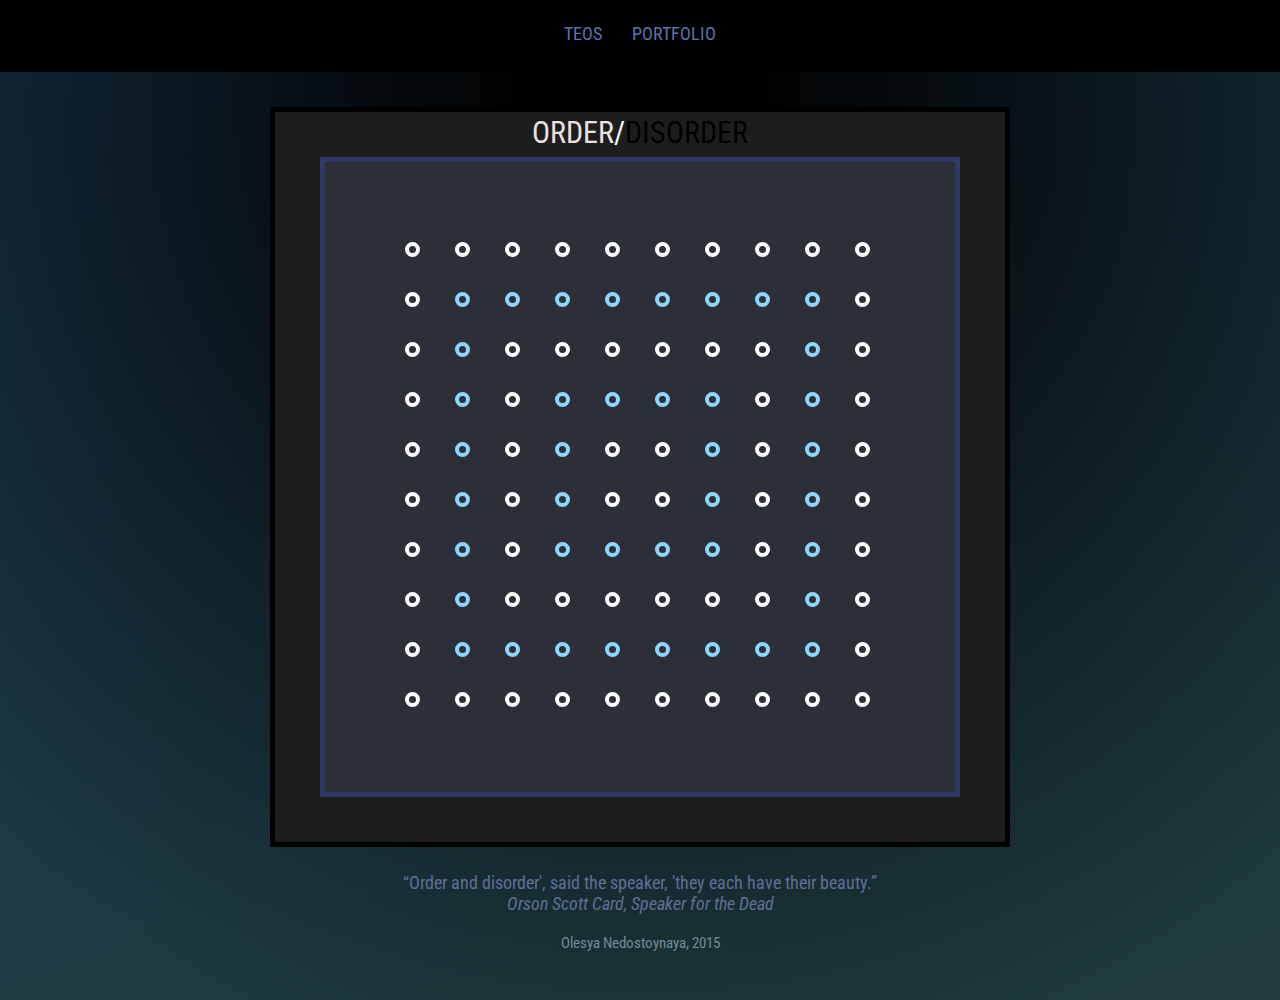
==== commit 3aab705b: "new colors" ====
--- a/index.html
+++ b/index.html
@@ -4,7 +4,8 @@
         <meta charset="utf-8">
         <title>Kuvataidediplomi</title>
         <link href="css/style.css" rel="stylesheet">
-         <link href="css/animation.css" rel="stylesheet">
+        <link href="css/animation.css" rel="stylesheet">
+        <link href="css/one-more-animation.css" rel="stylesheet">
         <link href='https://fonts.googleapis.com/css?family=Roboto+Condensed:300' rel='stylesheet' type='text/css'>
         <link rel="shortcut icon" href="img/favicon.png" type="image/png">
     </head>
--- a/css/style.css
+++ b/css/style.css
@@ -1,11 +1,8 @@
 body {
     background-color: rgb(67, 80, 85);
-    background:
-        -webkit-radial-gradient(50% 10% circle, #64646a 10%, transparent 90%) no-repeat,
-        -webkit-linear-gradient(290deg, #3e4e5f, #1e3937) no-repeat;
-    background:
-        radial-gradient(circle at 50% 10%, #64646a 10%, transparent 90%) no-repeat,
-        linear-gradient(160deg, #3e4e5f, #1e3937) no-repeat;
+background:
+        radial-gradient(circle at 50% 10%, #000000 10%, transparent 90%) no-repeat,
+        linear-gradient(160deg, #1a3b57, #1e3937) no-repeat;
     font-family: 'Roboto Condensed', sans-serif;
     font-size: 18px;
     color: black;
@@ -26,9 +23,8 @@
 
 .header {
     background-color: black;
-    padding-top: 15px;
-    padding-bottom: 10px;
-    border-bottom: 1px solid #34433e;
+    padding-top: 20px;
+    padding-bottom: 20px;
 }
 
 li {
@@ -44,7 +40,7 @@
 a {
     display: inline-block;
     vertical-align: top;
-    color: #986e70;
+    color: #6171ac;
     text-decoration: none;
     padding: 3px 13px;
     -webkit-transition: color;
@@ -101,17 +97,15 @@
 }
 
 .hide {
+    content: "";
     position: fixed;
     top: 0px;
     width: 100%;
     height: 100%;
     background-color: rgb(67, 80, 85);
-    background:
-        -webkit-radial-gradient(50% 10% circle, #64646a 10%, transparent 90%) no-repeat,
-        -webkit-linear-gradient(290deg, #3e4e5f, #1e3937) no-repeat;
-    background:
-        radial-gradient(circle at 50% 10%, #64646a 10%, transparent 90%) no-repeat,
-        linear-gradient(160deg, #3e4e5f, #1e3937) no-repeat;
+background:
+        radial-gradient(circle at 50% 10%, #000000 10%, transparent 90%) no-repeat,
+        linear-gradient(160deg, #1a3b57, #1e3937) no-repeat;
 }
 
 .show {
@@ -140,7 +134,7 @@
     left: 50%;
     margin-left: -400px;
     width: 800px;
-    color: black;
+    color: #616D9A;
     text-align: center
 }
 
@@ -160,9 +154,9 @@
 
 .canvas {
     box-shadow:  
-        0 0 0 5px #222b2c,
-        0 0 0 50px #3e383c,
-        0 0 0 55px #004d4d;
+        0 0 0 5px #313a67,
+        0 0 0 50px #1D1D1D,
+        0 0 0 55px #000000;
     width: 470px;
     padding: 80px;
     padding-bottom: 50px;
@@ -188,6 +182,9 @@
             animation-fill-mode: forwards;
     -webkit-animation-timing-function: ease-in-out;
             animation-timing-function: ease-in-out;
+    color: white;
+    transition: border;
+    transition-duration: 1s;
 }
 
 .dot:nth-child(10n) {
@@ -229,7 +226,8 @@
 }
 
 .hide-top {
-     position: absolute;
+    content: "";
+    position: absolute;
     display: block;
     top: 70px;
     width: 100%;
@@ -240,6 +238,7 @@
 }
 
 .hide-bottom {
+    content: "";
     position: absolute;
     display: block;
     bottom: 0px;
@@ -249,22 +248,43 @@
     opacity: 0;
 }
 
+
 .dot:nth-child(10n), .dot:nth-child(9), .dot:nth-child(8), .dot:nth-child(7), .dot:nth-child(6), .dot:nth-child(5), .dot:nth-child(4), .dot:nth-child(3), .dot:nth-child(2), .dot:nth-child(91), .dot:nth-child(93), .dot:nth-child(92), .dot:nth-child(94), .dot:nth-child(95), .dot:nth-child(96), .dot:nth-child(97), .dot:nth-child(98), .dot:nth-child(99), .dot:nth-child(1), .dot:nth-child(11), .dot:nth-child(21), .dot:nth-child(31), .dot:nth-child(41), .dot:nth-child(51), .dot:nth-child(61), .dot:nth-child(71), .dot:nth-child(81)  {
-    border-color: #00f5ff;
+    border-color:#ffffff;
 }
 
 .dot:nth-child(12), .dot:nth-child(13), .dot:nth-child(14), .dot:nth-child(15), .dot:nth-child(16), .dot:nth-child(17), .dot:nth-child(18), .dot:nth-child(19), .dot:nth-child(22), .dot:nth-child(32), .dot:nth-child(42), .dot:nth-child(52), .dot:nth-child(62), .dot:nth-child(72), .dot:nth-child(82), .dot:nth-child(83), .dot:nth-child(84), .dot:nth-child(85), .dot:nth-child(86), .dot:nth-child(87), .dot:nth-child(88), .dot:nth-child(89), .dot:nth-child(79), .dot:nth-child(69), .dot:nth-child(59), .dot:nth-child(49), .dot:nth-child(39), .dot:nth-child(29) {
-    border-color: #00ffce;
+   border-color: #8cd7ff;
 }
 
 .dot:nth-child(23), .dot:nth-child(24), .dot:nth-child(25), .dot:nth-child(26), .dot:nth-child(27), .dot:nth-child(28), .dot:nth-child(38), .dot:nth-child(48), .dot:nth-child(58), .dot:nth-child(68), .dot:nth-child(78), .dot:nth-child(77), .dot:nth-child(76), .dot:nth-child(75), .dot:nth-child(74), .dot:nth-child(73), .dot:nth-child(63), .dot:nth-child(53), .dot:nth-child(43), .dot:nth-child(33) {
-    border-color: #c7ffd4;
-}
+    border-color:#ffffff;
+}    
 .dot:nth-child(44), .dot:nth-child(34), .dot:nth-child(54), .dot:nth-child(64), .dot:nth-child(65), .dot:nth-child(66), .dot:nth-child(67), .dot:nth-child(57), .dot:nth-child(47), .dot:nth-child(37), .dot:nth-child(36), .dot:nth-child(35) {
-    border-color: #fcffbb;
+    border-color: #8cd7ff;
 }
 
 .dot:nth-child(45), .dot:nth-child(46), .dot:nth-child(55), .dot:nth-child(56) {
-    border-color: #ede3e3;   
-}
-
+    border-color:#ffffff;
+}
+
+.hover:hover .dot:nth-child(10n), .hover:hover .dot:nth-child(9), .hover:hover .dot:nth-child(8), .hover:hover .dot:nth-child(7), .hover:hover .dot:nth-child(6), .hover:hover .dot:nth-child(5), .hover:hover .dot:nth-child(4), .hover:hover .dot:nth-child(3), .hover:hover .dot:nth-child(2), .hover:hover .dot:nth-child(91), .hover:hover .dot:nth-child(93), .hover:hover .dot:nth-child(92), .hover:hover .dot:nth-child(94), .hover:hover .dot:nth-child(95), .hover:hover .dot:nth-child(96), .hover:hover .dot:nth-child(97), .hover:hover .dot:nth-child(98), .hover:hover .dot:nth-child(99), .hover:hover .dot:nth-child(1), .hover:hover .dot:nth-child(11), .hover:hover .dot:nth-child(21), .hover:hover .dot:nth-child(31), .hover:hover .dot:nth-child(41), .hover:hover .dot:nth-child(51), .hover:hover .dot:nth-child(61),  .hover:hover .dot:nth-child(71), .hover:hover .dot:nth-child(81)  {
+    border-color: #000000;
+}
+
+.hover:hover .dot:nth-child(12), .hover:hover .dot:nth-child(13), .hover:hover .dot:nth-child(14), .hover:hover .dot:nth-child(15), .hover:hover .dot:nth-child(16), .hover:hover .dot:nth-child(17), .hover:hover .dot:nth-child(18), .hover:hover .dot:nth-child(19), .hover:hover .dot:nth-child(22), .hover:hover .dot:nth-child(32), .hover:hover .dot:nth-child(42), .hover:hover .dot:nth-child(52), .hover:hover .dot:nth-child(62), .hover:hover .dot:nth-child(72), .hover:hover .dot:nth-child(82), .hover:hover .dot:nth-child(83), .hover:hover .dot:nth-child(84), .hover:hover .dot:nth-child(85), .hover:hover .dot:nth-child(86), .hover:hover .dot:nth-child(87), .hover:hover .dot:nth-child(88), .hover:hover .dot:nth-child(89), .hover:hover .dot:nth-child(79), .hover:hover .dot:nth-child(69), .hover:hover .dot:nth-child(59), .hover:hover .dot:nth-child(49), .hover:hover .dot:nth-child(39), .hover:hover .dot:nth-child(29) {
+    border-color: #fae016;
+}
+
+.hover:hover .dot:nth-child(23), .hover:hover .dot:nth-child(24), .hover:hover .dot:nth-child(25), .hover:hover .dot:nth-child(26), .hover:hover .dot:nth-child(27), .hover:hover .dot:nth-child(28), .hover:hover .dot:nth-child(38), .hover:hover .dot:nth-child(48), .hover:hover .dot:nth-child(58), .hover:hover .dot:nth-child(68), .hover:hover .dot:nth-child(78), .hover:hover .dot:nth-child(77), .hover:hover .dot:nth-child(76), .hover:hover .dot:nth-child(75), .hover:hover .dot:nth-child(74), .hover:hover .dot:nth-child(73), .hover:hover .dot:nth-child(63), .hover:hover .dot:nth-child(53), .hover:hover .dot:nth-child(43), .hover:hover .dot:nth-child(33) {
+    border-color: dodgerblue;
+}
+.hover:hover .dot:nth-child(44), .hover:hover .dot:nth-child(34), .hover:hover .dot:nth-child(54), .hover:hover .dot:nth-child(64), .hover:hover .dot:nth-child(65), .hover:hover .dot:nth-child(66), .hover:hover .dot:nth-child(67), .hover:hover .dot:nth-child(57), .hover:hover .dot:nth-child(47), .hover:hover .dot:nth-child(37), .hover:hover .dot:nth-child(36), .hover:hover .dot:nth-child(35) {
+    border-color: red;
+}
+
+.hover:hover .dot:nth-child(45), .hover:hover .dot:nth-child(46), .hover:hover .dot:nth-child(55), .hover:hover .dot:nth-child(56) {
+    border-color: #900a8b; 
+    
+}
+
--- a/css/animation.css
+++ b/css/animation.css
@@ -847,7 +847,7 @@
         top: 0px; left: 0px;
     }
     to {
-        top: 51px; left: -26px;
+        top: 51px; left: -46px;
     }
 }
 @keyframes ani21 {
@@ -855,12 +855,12 @@
         top: 0px; left: 0px;
     }
     to {
-        top: 51px; left: -26px;
+        top: 51px; left: -46px;
     }
 }
 @-webkit-keyframes ani21-b {
     from {
-        top: 51px; left: -26px;
+        top: 51px; left: -46px;
     }
     to {
         top: 0px; left: 0px;
@@ -868,7 +868,7 @@
 }
 @keyframes ani21-b {
     from {
-        top: 51px; left: -26px;
+        top: 51px; left: -46px;
     }
     to {
         top: 0px; left: 0px;
@@ -1099,7 +1099,7 @@
         top: 0px; left: 0px;
     }
     to {
-        top: -128px; left: -43px;
+        top: -168px; left: -43px;
     }
 }
 @keyframes ani27 {
@@ -1107,12 +1107,12 @@
         top: 0px; left: 0px;
     }
     to {
-        top: -128px; left: -43px;
+        top: -168px; left: -43px;
     }
 }
 @-webkit-keyframes ani27-b {
     from {
-        top: -128px; left: -43px;
+        top: -168px; left: -43px;
     }
     to {
         top: 0px; left: 0px;
@@ -1120,7 +1120,7 @@
 }
 @keyframes ani27-b {
     from {
-        top: -128px; left: -43px;
+        top: -168px; left: -43px;
     }
     to {
         top: 0px; left: 0px;
@@ -2904,7 +2904,7 @@
         top: 0px; left: 0px;
     }
     to {
-        top: 33px; left: 45px;
+        top: 33px; left: 55px;
     }
 }
 @keyframes ani70 {
@@ -2912,12 +2912,12 @@
         top: 0px; left: 0px;
     }
     to {
-        top: 33px; left: 45px;
+        top: 33px; left: 55px;
     }
 }
 @-webkit-keyframes ani70-b {
     from {
-        top: 33px; left: 45px;
+        top: 33px; left: 55px;
     }
     to {
         top: 0px; left: 0px;
@@ -2925,7 +2925,7 @@
 }
 @keyframes ani70-b {
     from {
-        top: 33px; left: 45px;
+        top: 33px; left: 55px;
     }
     to {
         top: 0px; left: 0px;
--- a/css/one-more-animation.css
+++ b/css/one-more-animation.css
@@ -0,0 +1,12 @@
+/*.dot:nth-child(94), .hover:hover .dot:nth-child(95), .hover:hover .dot:nth-child(96), .hover:hover .dot:nth-child(13), .hover:hover .dot:nth-child(14), .hover:hover .dot:nth-child(15), .hover:hover .dot:nth-child(16), .hover:hover .dot:nth-child(17), .hover:hover .dot:nth-child(18), .hover:hover .dot:nth-child(19), .hover:hover .dot:nth-child(22), .hover:hover .dot:nth-child(32), .hover:hover .dot:nth-child(42), .dot:nth-child(77), .hover:hover .dot:nth-child(53), .hover:hover .dot:nth-child(56) {
+ animation-name: size;
+}
+
+@keyframes size {
+    from {
+       border-radius: 100px;
+    }
+    to {
+       border-radius: 0px;
+}
+*/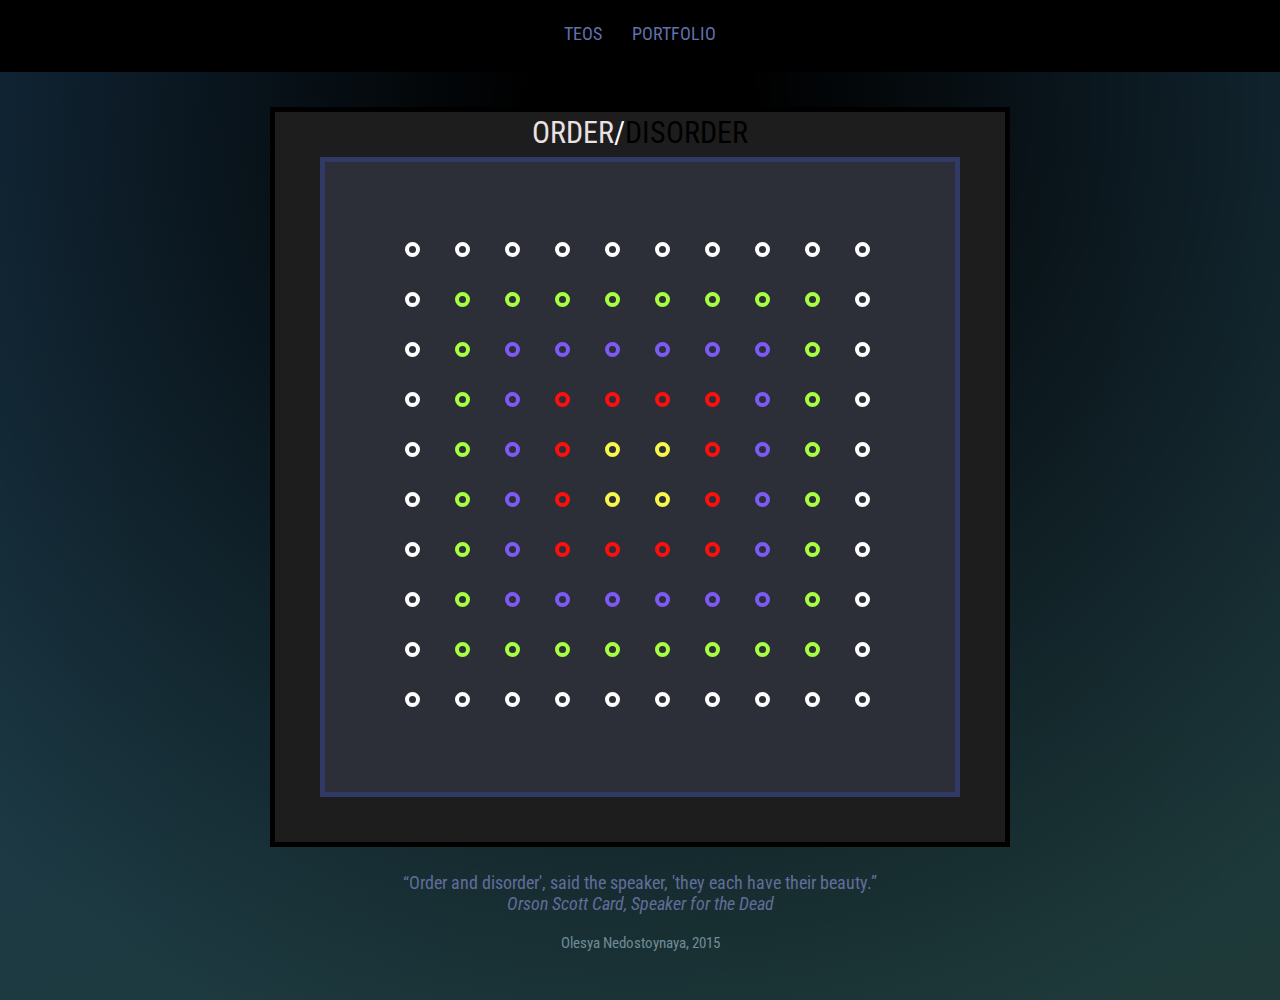
==== commit a22f265d: "no message" ====
--- a/index.html
+++ b/index.html
@@ -20,7 +20,7 @@
             </nav>
     </div>
             
-            <div class="hide-top">bad decision to solve that problem </div>
+            <div class="hide-top"></div>
             <div class="hover">
                 <h1 class="t-h1"><span class="order">ORDER</span>/<span class="disorder">DISORDER</span></h1>
                 <div class="canvas">
@@ -139,7 +139,7 @@
                 </p>
                 <span class="author">Olesya Nedostoynaya, 2015</span>
             </div>
-            <div class="hide-bottom">bad decision to solve that problem </div>
+            <div class="hide-bottom"></div>
         </div>
     </body>
 </html>
--- a/css/style.css
+++ b/css/style.css
@@ -250,26 +250,28 @@
 
 
 .dot:nth-child(10n), .dot:nth-child(9), .dot:nth-child(8), .dot:nth-child(7), .dot:nth-child(6), .dot:nth-child(5), .dot:nth-child(4), .dot:nth-child(3), .dot:nth-child(2), .dot:nth-child(91), .dot:nth-child(93), .dot:nth-child(92), .dot:nth-child(94), .dot:nth-child(95), .dot:nth-child(96), .dot:nth-child(97), .dot:nth-child(98), .dot:nth-child(99), .dot:nth-child(1), .dot:nth-child(11), .dot:nth-child(21), .dot:nth-child(31), .dot:nth-child(41), .dot:nth-child(51), .dot:nth-child(61), .dot:nth-child(71), .dot:nth-child(81)  {
-    border-color:#ffffff;
+    border-color: #ffffff;
 }
 
 .dot:nth-child(12), .dot:nth-child(13), .dot:nth-child(14), .dot:nth-child(15), .dot:nth-child(16), .dot:nth-child(17), .dot:nth-child(18), .dot:nth-child(19), .dot:nth-child(22), .dot:nth-child(32), .dot:nth-child(42), .dot:nth-child(52), .dot:nth-child(62), .dot:nth-child(72), .dot:nth-child(82), .dot:nth-child(83), .dot:nth-child(84), .dot:nth-child(85), .dot:nth-child(86), .dot:nth-child(87), .dot:nth-child(88), .dot:nth-child(89), .dot:nth-child(79), .dot:nth-child(69), .dot:nth-child(59), .dot:nth-child(49), .dot:nth-child(39), .dot:nth-child(29) {
-   border-color: #8cd7ff;
+    border-color: #a7ff41;
 }
 
 .dot:nth-child(23), .dot:nth-child(24), .dot:nth-child(25), .dot:nth-child(26), .dot:nth-child(27), .dot:nth-child(28), .dot:nth-child(38), .dot:nth-child(48), .dot:nth-child(58), .dot:nth-child(68), .dot:nth-child(78), .dot:nth-child(77), .dot:nth-child(76), .dot:nth-child(75), .dot:nth-child(74), .dot:nth-child(73), .dot:nth-child(63), .dot:nth-child(53), .dot:nth-child(43), .dot:nth-child(33) {
-    border-color:#ffffff;
+    border-color: #7d59f5;
 }    
 .dot:nth-child(44), .dot:nth-child(34), .dot:nth-child(54), .dot:nth-child(64), .dot:nth-child(65), .dot:nth-child(66), .dot:nth-child(67), .dot:nth-child(57), .dot:nth-child(47), .dot:nth-child(37), .dot:nth-child(36), .dot:nth-child(35) {
-    border-color: #8cd7ff;
+    border-color: #ff0e0e;
 }
 
 .dot:nth-child(45), .dot:nth-child(46), .dot:nth-child(55), .dot:nth-child(56) {
-    border-color:#ffffff;
-}
+    border-color: #f8f84c; 
+}
+
+/*
 
 .hover:hover .dot:nth-child(10n), .hover:hover .dot:nth-child(9), .hover:hover .dot:nth-child(8), .hover:hover .dot:nth-child(7), .hover:hover .dot:nth-child(6), .hover:hover .dot:nth-child(5), .hover:hover .dot:nth-child(4), .hover:hover .dot:nth-child(3), .hover:hover .dot:nth-child(2), .hover:hover .dot:nth-child(91), .hover:hover .dot:nth-child(93), .hover:hover .dot:nth-child(92), .hover:hover .dot:nth-child(94), .hover:hover .dot:nth-child(95), .hover:hover .dot:nth-child(96), .hover:hover .dot:nth-child(97), .hover:hover .dot:nth-child(98), .hover:hover .dot:nth-child(99), .hover:hover .dot:nth-child(1), .hover:hover .dot:nth-child(11), .hover:hover .dot:nth-child(21), .hover:hover .dot:nth-child(31), .hover:hover .dot:nth-child(41), .hover:hover .dot:nth-child(51), .hover:hover .dot:nth-child(61),  .hover:hover .dot:nth-child(71), .hover:hover .dot:nth-child(81)  {
-    border-color: #000000;
+    border-color: #206a45;
 }
 
 .hover:hover .dot:nth-child(12), .hover:hover .dot:nth-child(13), .hover:hover .dot:nth-child(14), .hover:hover .dot:nth-child(15), .hover:hover .dot:nth-child(16), .hover:hover .dot:nth-child(17), .hover:hover .dot:nth-child(18), .hover:hover .dot:nth-child(19), .hover:hover .dot:nth-child(22), .hover:hover .dot:nth-child(32), .hover:hover .dot:nth-child(42), .hover:hover .dot:nth-child(52), .hover:hover .dot:nth-child(62), .hover:hover .dot:nth-child(72), .hover:hover .dot:nth-child(82), .hover:hover .dot:nth-child(83), .hover:hover .dot:nth-child(84), .hover:hover .dot:nth-child(85), .hover:hover .dot:nth-child(86), .hover:hover .dot:nth-child(87), .hover:hover .dot:nth-child(88), .hover:hover .dot:nth-child(89), .hover:hover .dot:nth-child(79), .hover:hover .dot:nth-child(69), .hover:hover .dot:nth-child(59), .hover:hover .dot:nth-child(49), .hover:hover .dot:nth-child(39), .hover:hover .dot:nth-child(29) {
@@ -279,6 +281,7 @@
 .hover:hover .dot:nth-child(23), .hover:hover .dot:nth-child(24), .hover:hover .dot:nth-child(25), .hover:hover .dot:nth-child(26), .hover:hover .dot:nth-child(27), .hover:hover .dot:nth-child(28), .hover:hover .dot:nth-child(38), .hover:hover .dot:nth-child(48), .hover:hover .dot:nth-child(58), .hover:hover .dot:nth-child(68), .hover:hover .dot:nth-child(78), .hover:hover .dot:nth-child(77), .hover:hover .dot:nth-child(76), .hover:hover .dot:nth-child(75), .hover:hover .dot:nth-child(74), .hover:hover .dot:nth-child(73), .hover:hover .dot:nth-child(63), .hover:hover .dot:nth-child(53), .hover:hover .dot:nth-child(43), .hover:hover .dot:nth-child(33) {
     border-color: dodgerblue;
 }
+
 .hover:hover .dot:nth-child(44), .hover:hover .dot:nth-child(34), .hover:hover .dot:nth-child(54), .hover:hover .dot:nth-child(64), .hover:hover .dot:nth-child(65), .hover:hover .dot:nth-child(66), .hover:hover .dot:nth-child(67), .hover:hover .dot:nth-child(57), .hover:hover .dot:nth-child(47), .hover:hover .dot:nth-child(37), .hover:hover .dot:nth-child(36), .hover:hover .dot:nth-child(35) {
     border-color: red;
 }
@@ -288,3 +291,4 @@
     
 }
 
+*/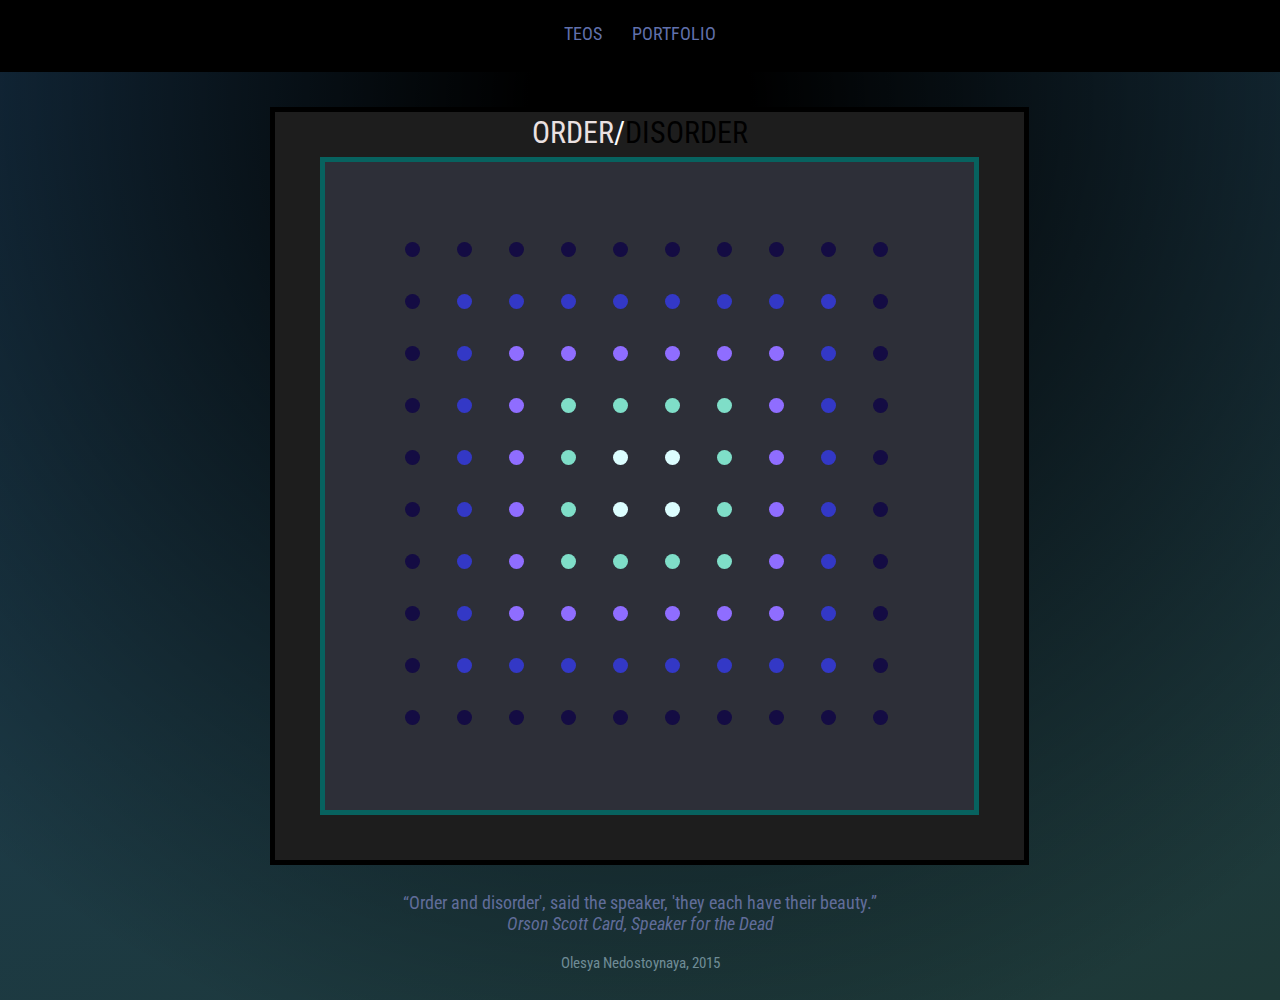
==== commit 47f5c80e: "no message" ====
--- a/index.html
+++ b/index.html
@@ -15,7 +15,7 @@
             <nav class="main-navigation">
                 <ul>
                     <li><a class="teos" href="index.html">TEOS</a></li>
-                    <li><a href="portfolio.html">PORTFOLIO</a></li>
+                    <li><a href="tekniikka.html">PORTFOLIO</a></li>
                 </ul>
             </nav>
     </div>
--- a/css/style.css
+++ b/css/style.css
@@ -12,13 +12,29 @@
     /*something crazy happened and I had to add this*/
 }
 
+.portfolio-bg {
+    z-index: -99999;
+    position: fixed;
+    height: 100%;
+    width: 100%;
+    /*background: radial-gradient(circle at 50% 10%, #000000 10%, transparent 90%) no-repeat,
+        linear-gradient(160deg, #004a50, #58506f, #0c284a) no-repeat;*/
+    background:
+        radial-gradient(circle at 50% 10%, #000000 10%, transparent 90%) no-repeat,
+        linear-gradient(160deg, #1a3b57, #1e3937) no-repeat;
+}
+
 .container {
-    width: 900px;
+    width: 750px;
     margin: auto;
 }
 
-.main-container {
+.page-height {
     min-height: 900px;
+}
+
+.img {
+    max-width: 900px;   
 }
 
 .header {
@@ -38,6 +54,7 @@
 
 
 a {
+    cursor: crosshair;
     display: inline-block;
     vertical-align: top;
     color: #6171ac;
@@ -50,14 +67,14 @@
 }
 
 .p-a {
-    color: #dde3df;
+    color: #a3e3e1;
     font-size: 16px;
     border: none;
     margin-top: 5px;
 }
 
 .p-a:hover {
-    color: #c59ad8;
+    color: #ffffff;
 }
 
 a:hover {
@@ -77,12 +94,27 @@
 }
 
 h1 {
-    color: #12b5f7;
+    color: #211ad4;
     margin: 15px 0px;
 }
 
-h2 {
-    color: #12b5f7;
+h2{
+    text-align: center;
+    color: #2d7eff; 
+    transition: color;
+    transition-duration: 0.3s;
+}
+
+.open-text:hover h2, .open-text-2:hover h2 {
+    color: #211ad4;
+}
+
+.text, .text-2 {
+    display: none;
+}
+
+.text-show {
+    display: block;
 }
 
 .hl {
@@ -92,9 +124,10 @@
 
 .content {
     background-color: rgba(240, 248, 255, 0.9);
-    padding: 15px 90px;
-    margin-top: 20px;
-}
+    padding: 15px 60px;
+    margin-top: 25px;
+}
+
 
 .hide {
     content: "";
@@ -119,7 +152,7 @@
 
 .author {
     position: absolute;
-    bottom: -160px;
+    bottom: -180px;
     left: 50%;
     margin-left: -400px;
     width: 800px;
@@ -130,7 +163,7 @@
 
 .quote {
     position: absolute;
-    bottom: -140px;
+    bottom: -160px;
     left: 50%;
     margin-left: -400px;
     width: 800px;
@@ -154,12 +187,12 @@
 
 .canvas {
     box-shadow:  
-        0 0 0 5px #313a67,
+        0 0 0 5px #07625f,
         0 0 0 50px #1D1D1D,
         0 0 0 55px #000000;
-    width: 470px;
+    width: 489px;
     padding: 80px;
-    padding-bottom: 50px;
+    padding-bottom: 48px;
     font-size: 0px;
     background-color: #2d2f38;
     margin-top: -10px;
@@ -170,21 +203,21 @@
     position: relative;
     display: inline-block;
     vertical-align: top;
-    width: 7px;
+    /*width: 7px;
     height: 7px;
     border: 4px solid;
+    */
+    width: 15px;
+    height: 15px;
     border-radius: 100px;
-    margin-right: 35px;
-    margin-bottom: 35px;
-    -webkit-animation-duration: 1s;
-            animation-duration: 1s;
+    margin-right: 37px;
+    margin-bottom: 37px;
+    -webkit-animation-duration: 0.8s;
+            animation-duration: 0.8s;
     -webkit-animation-fill-mode: forwards;
             animation-fill-mode: forwards;
     -webkit-animation-timing-function: ease-in-out;
             animation-timing-function: ease-in-out;
-    color: white;
-    transition: border;
-    transition-duration: 1s;
 }
 
 .dot:nth-child(10n) {
@@ -250,22 +283,22 @@
 
 
 .dot:nth-child(10n), .dot:nth-child(9), .dot:nth-child(8), .dot:nth-child(7), .dot:nth-child(6), .dot:nth-child(5), .dot:nth-child(4), .dot:nth-child(3), .dot:nth-child(2), .dot:nth-child(91), .dot:nth-child(93), .dot:nth-child(92), .dot:nth-child(94), .dot:nth-child(95), .dot:nth-child(96), .dot:nth-child(97), .dot:nth-child(98), .dot:nth-child(99), .dot:nth-child(1), .dot:nth-child(11), .dot:nth-child(21), .dot:nth-child(31), .dot:nth-child(41), .dot:nth-child(51), .dot:nth-child(61), .dot:nth-child(71), .dot:nth-child(81)  {
-    border-color: #ffffff;
+    background-color: #140c43;
 }
 
 .dot:nth-child(12), .dot:nth-child(13), .dot:nth-child(14), .dot:nth-child(15), .dot:nth-child(16), .dot:nth-child(17), .dot:nth-child(18), .dot:nth-child(19), .dot:nth-child(22), .dot:nth-child(32), .dot:nth-child(42), .dot:nth-child(52), .dot:nth-child(62), .dot:nth-child(72), .dot:nth-child(82), .dot:nth-child(83), .dot:nth-child(84), .dot:nth-child(85), .dot:nth-child(86), .dot:nth-child(87), .dot:nth-child(88), .dot:nth-child(89), .dot:nth-child(79), .dot:nth-child(69), .dot:nth-child(59), .dot:nth-child(49), .dot:nth-child(39), .dot:nth-child(29) {
-    border-color: #a7ff41;
+     background-color: #3338c6;
 }
 
 .dot:nth-child(23), .dot:nth-child(24), .dot:nth-child(25), .dot:nth-child(26), .dot:nth-child(27), .dot:nth-child(28), .dot:nth-child(38), .dot:nth-child(48), .dot:nth-child(58), .dot:nth-child(68), .dot:nth-child(78), .dot:nth-child(77), .dot:nth-child(76), .dot:nth-child(75), .dot:nth-child(74), .dot:nth-child(73), .dot:nth-child(63), .dot:nth-child(53), .dot:nth-child(43), .dot:nth-child(33) {
-    border-color: #7d59f5;
+     background-color: #8f6dff;
 }    
 .dot:nth-child(44), .dot:nth-child(34), .dot:nth-child(54), .dot:nth-child(64), .dot:nth-child(65), .dot:nth-child(66), .dot:nth-child(67), .dot:nth-child(57), .dot:nth-child(47), .dot:nth-child(37), .dot:nth-child(36), .dot:nth-child(35) {
-    border-color: #ff0e0e;
-}
-
-.dot:nth-child(45), .dot:nth-child(46), .dot:nth-child(55), .dot:nth-child(56) {
-    border-color: #f8f84c; 
+     background-color: #7fdec8;
+}
+
+.dot:nth-child(45), .dot:nth-child(46), .dot:nth-child(55), .dot:nth-child(56) { 
+     background-color: #dcfeff; 
 }
 
 /*
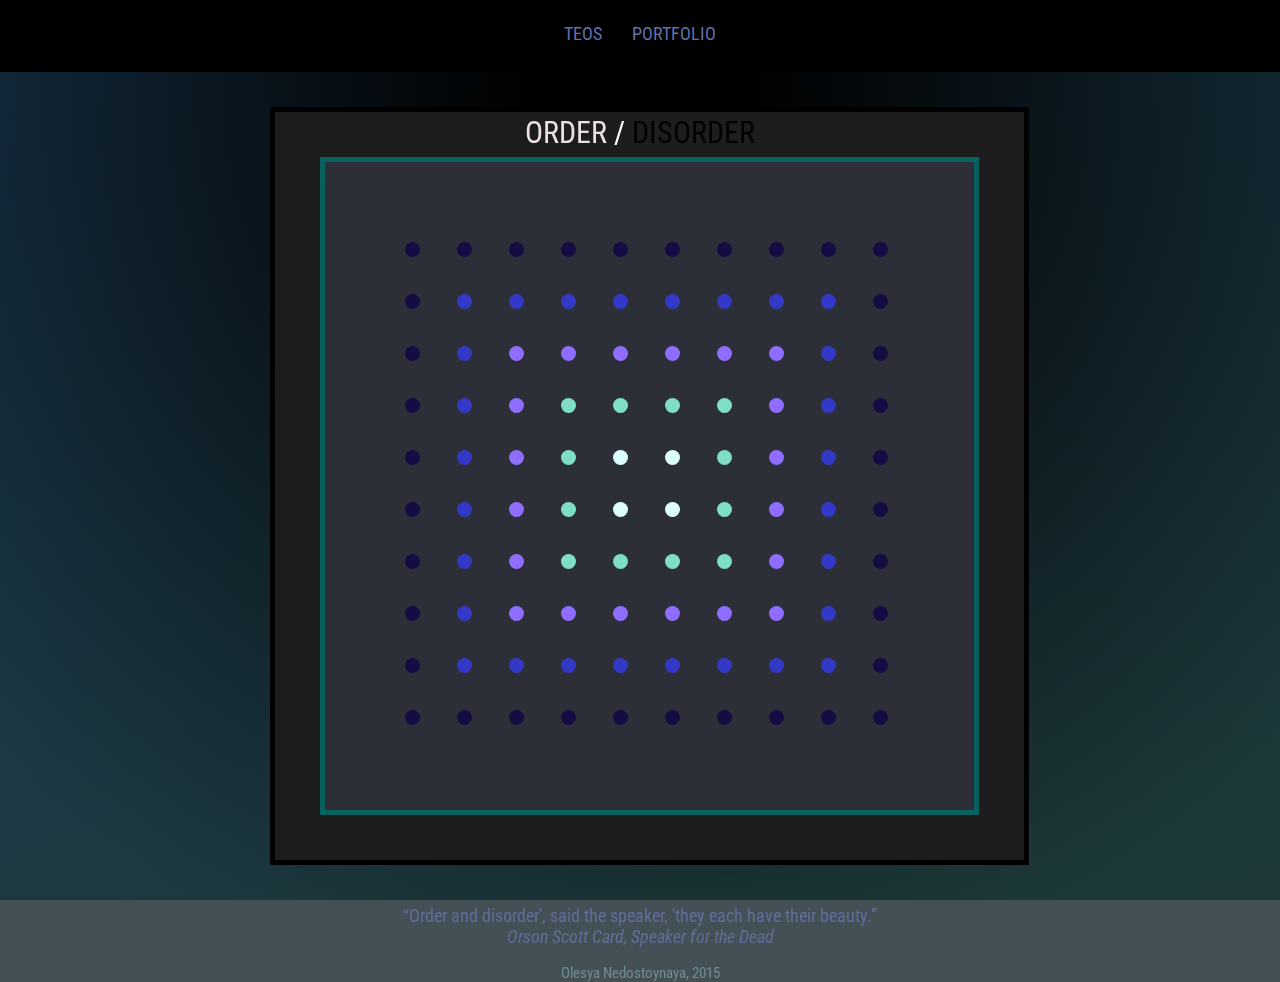
==== commit ccf8cfdd: "no message" ====
--- a/index.html
+++ b/index.html
@@ -10,137 +10,144 @@
         <link rel="shortcut icon" href="img/favicon.png" type="image/png">
     </head>
     <body>
-        <div class="teos-container">
-          <div class="header">
-            <nav class="main-navigation">
-                <ul>
-                    <li><a class="teos" href="index.html">TEOS</a></li>
-                    <li><a href="tekniikka.html">PORTFOLIO</a></li>
-                </ul>
-            </nav>
-    </div>
+        <div class="bg"></div>
+        
+        <div class="header">
+            <ul>
+                <li><a href="index.html">TEOS</a></li>
+                <li><a href="tekniikka.html">PORTFOLIO</a></li>
+            </ul>
+        </div>
             
-            <div class="hide-top"></div>
-            <div class="hover">
-                <h1 class="t-h1"><span class="order">ORDER</span>/<span class="disorder">DISORDER</span></h1>
-                <div class="canvas">
-                    <span class="dot"></span>
-                    <span class="dot"></span>
-                    <span class="dot"></span>
-                    <span class="dot"></span>
-                    <span class="dot"></span>
-                    <span class="dot"></span> 
-                    <span class="dot"></span>
-                    <span class="dot"></span>
-                    <span class="dot"></span>
-                    <span class="dot"></span>
+        <div class="hide-top"></div>
+        
+        <div class="hover">
+            <h1 class="teos-caption">
+                <span class="order">ORDER</span>
+                <span>/</span>
+                <span class="disorder">DISORDER</span>
+            </h1>
+            
+            <div class="canvas">
+                <span class="dot"></span>
+                <span class="dot"></span>
+                <span class="dot"></span>
+                <span class="dot"></span>
+                <span class="dot"></span>
+                <span class="dot"></span> 
+                <span class="dot"></span>
+                <span class="dot"></span>
+                <span class="dot"></span>
+                <span class="dot"></span>
 
-                    <span class="dot"></span>
-                    <span class="dot"></span>
-                    <span class="dot"></span>
-                    <span class="dot"></span>
-                    <span class="dot"></span>
-                    <span class="dot"></span> 
-                    <span class="dot"></span>
-                    <span class="dot"></span>
-                    <span class="dot"></span>
-                    <span class="dot"></span>
+                <span class="dot"></span>
+                <span class="dot"></span>
+                <span class="dot"></span>
+                <span class="dot"></span>
+                <span class="dot"></span>
+                <span class="dot"></span> 
+                <span class="dot"></span>
+                <span class="dot"></span>
+                <span class="dot"></span>
+                <span class="dot"></span>
             
-                    <span class="dot"></span>
-                    <span class="dot"></span>
-                    <span class="dot"></span>
-                    <span class="dot"></span>
-                    <span class="dot"></span>
-                    <span class="dot"></span> 
-                    <span class="dot"></span>
-                    <span class="dot"></span>
-                    <span class="dot"></span>
-                    <span class="dot"></span>
+                <span class="dot"></span>
+                <span class="dot"></span>
+                <span class="dot"></span>
+                <span class="dot"></span>
+                <span class="dot"></span>
+                <span class="dot"></span> 
+                <span class="dot"></span>
+                <span class="dot"></span>
+                <span class="dot"></span>
+                <span class="dot"></span>
    
-                    <span class="dot"></span>
-                    <span class="dot"></span>
-                    <span class="dot"></span>
-                    <span class="dot"></span>
-                    <span class="dot"></span>
-                    <span class="dot"></span> 
-                    <span class="dot"></span>
-                    <span class="dot"></span>
-                    <span class="dot"></span>
-                    <span class="dot"></span>
+                <span class="dot"></span>
+                <span class="dot"></span>
+                <span class="dot"></span>
+                <span class="dot"></span>
+                <span class="dot"></span>
+                <span class="dot"></span> 
+                <span class="dot"></span>
+                <span class="dot"></span>
+                <span class="dot"></span>
+                <span class="dot"></span>
             
-                    <span class="dot"></span>
-                    <span class="dot"></span>
-                    <span class="dot"></span>
-                    <span class="dot"></span>
-                    <span class="dot"></span>
-                    <span class="dot"></span> 
-                    <span class="dot"></span>
-                    <span class="dot"></span>
-                    <span class="dot"></span>
-                    <span class="dot"></span>
+                <span class="dot"></span>
+                <span class="dot"></span>
+                <span class="dot"></span>
+                <span class="dot"></span>
+                <span class="dot"></span>
+                <span class="dot"></span> 
+                <span class="dot"></span>
+                <span class="dot"></span>
+                <span class="dot"></span>
+                <span class="dot"></span>
             
-                    <span class="dot"></span>
-                    <span class="dot"></span>
-                    <span class="dot"></span>
-                    <span class="dot"></span>
-                    <span class="dot"></span>
-                    <span class="dot"></span> 
-                    <span class="dot"></span>
-                    <span class="dot"></span>
-                    <span class="dot"></span>
-                    <span class="dot"></span>
+                <span class="dot"></span>
+                <span class="dot"></span>
+                <span class="dot"></span>
+                <span class="dot"></span>
+                <span class="dot"></span>
+                <span class="dot"></span> 
+                <span class="dot"></span>
+                <span class="dot"></span>
+                <span class="dot"></span>
+                <span class="dot"></span>
             
-                    <span class="dot"></span>
-                    <span class="dot"></span>
-                    <span class="dot"></span>
-                    <span class="dot"></span>
-                    <span class="dot"></span>
-                    <span class="dot"></span> 
-                    <span class="dot"></span>
-                    <span class="dot"></span>
-                    <span class="dot"></span>
-                    <span class="dot"></span>
+                <span class="dot"></span>
+                <span class="dot"></span>
+                <span class="dot"></span>
+                <span class="dot"></span>
+                <span class="dot"></span>
+                <span class="dot"></span> 
+                <span class="dot"></span>
+                <span class="dot"></span>
+                <span class="dot"></span>
+                <span class="dot"></span>
             
-                    <span class="dot"></span>
-                    <span class="dot"></span>
-                    <span class="dot"></span>
-                    <span class="dot"></span>
-                    <span class="dot"></span>
-                    <span class="dot"></span> 
-                    <span class="dot"></span>
-                    <span class="dot"></span>
-                    <span class="dot"></span>
-                    <span class="dot"></span>
+                <span class="dot"></span>
+                <span class="dot"></span>
+                <span class="dot"></span>
+                <span class="dot"></span>
+                <span class="dot"></span>
+                <span class="dot"></span> 
+                <span class="dot"></span>
+                <span class="dot"></span>
+                <span class="dot"></span>
+                <span class="dot"></span>
             
-                    <span class="dot"></span>
-                    <span class="dot"></span>
-                    <span class="dot"></span>
-                    <span class="dot"></span>
-                    <span class="dot"></span>
-                    <span class="dot"></span> 
-                    <span class="dot"></span>
-                    <span class="dot"></span>
-                    <span class="dot"></span>
-                    <span class="dot"></span>
+                <span class="dot"></span>
+                <span class="dot"></span>
+                <span class="dot"></span>
+                <span class="dot"></span>
+                <span class="dot"></span>
+                <span class="dot"></span> 
+                <span class="dot"></span>
+                <span class="dot"></span>
+                <span class="dot"></span>
+                <span class="dot"></span>
 
-                    <span class="dot"></span>
-                    <span class="dot"></span>
-                    <span class="dot"></span>
-                    <span class="dot"></span>
-                    <span class="dot"></span>
-                    <span class="dot"></span> 
-                    <span class="dot"></span>
-                    <span class="dot"></span>
-                    <span class="dot"></span>
-                    <span class="dot"></span>
-                </div>
-                <p class="quote">
-                    “Order and disorder', said the speaker, 'they each have their beauty.”<br><i>Orson Scott Card, Speaker for the Dead</i>
-                </p>
-                <span class="author">Olesya Nedostoynaya, 2015</span>
+                <span class="dot"></span>
+                <span class="dot"></span>
+                <span class="dot"></span>
+                <span class="dot"></span>
+                <span class="dot"></span>
+                <span class="dot"></span> 
+                <span class="dot"></span>
+                <span class="dot"></span>
+                <span class="dot"></span>
+                <span class="dot"></span>
             </div>
+            
+            <p class="quote">
+                “Order and disorder', said the speaker, 'they each have their beauty.”<br><i>Orson Scott Card, Speaker for the Dead</i>
+            </p>
+            
+            <span class="author">Olesya Nedostoynaya, 2015</span>
+            </div>
+        
             <div class="hide-bottom"></div>
-        </div>
     </body>
 </html>
     --- a/css/style.css
+++ b/css/style.css
@@ -1,24 +1,18 @@
 body {
     background-color: rgb(67, 80, 85);
-background:
-        radial-gradient(circle at 50% 10%, #000000 10%, transparent 90%) no-repeat,
-        linear-gradient(160deg, #1a3b57, #1e3937) no-repeat;
     font-family: 'Roboto Condensed', sans-serif;
     font-size: 18px;
     color: black;
     cursor: crosshair;
     margin: 0;
     min-width: 900px;
-    /*something crazy happened and I had to add this*/
-}
-
-.portfolio-bg {
+}
+
+.bg {
     z-index: -99999;
     position: fixed;
     height: 100%;
     width: 100%;
-    /*background: radial-gradient(circle at 50% 10%, #000000 10%, transparent 90%) no-repeat,
-        linear-gradient(160deg, #004a50, #58506f, #0c284a) no-repeat;*/
     background:
         radial-gradient(circle at 50% 10%, #000000 10%, transparent 90%) no-repeat,
         linear-gradient(160deg, #1a3b57, #1e3937) no-repeat;
@@ -27,14 +21,6 @@
 .container {
     width: 750px;
     margin: auto;
-}
-
-.page-height {
-    min-height: 900px;
-}
-
-.img {
-    max-width: 900px;   
 }
 
 .header {
@@ -43,6 +29,14 @@
     padding-bottom: 20px;
 }
 
+ul {
+    display: block;
+    color: black;
+    padding: 0;
+    margin: 0;
+    text-align: center;
+}
+
 li {
     display: inline-block;
     vertical-align: top;
@@ -51,7 +45,6 @@
     margin-bottom: 5px;
    
 }
-
 
 a {
     cursor: crosshair;
@@ -85,15 +78,7 @@
             transition-duration: 0.4s;
 }
 
-ul {
-    display: block;
-    color: black;
-    padding: 0;
-    margin: 0;
-    text-align: center;
-}
-
-h1 {
+h1{
     color: #211ad4;
     margin: 15px 0px;
 }
@@ -115,11 +100,6 @@
 
 .text-show {
     display: block;
-}
-
-.hl {
-    color: #c59ad8;
-    font-weight: bold;
 }
 
 .content {
@@ -128,51 +108,9 @@
     margin-top: 25px;
 }
 
-
-.hide {
-    content: "";
-    position: fixed;
-    top: 0px;
-    width: 100%;
-    height: 100%;
-    background-color: rgb(67, 80, 85);
-background:
-        radial-gradient(circle at 50% 10%, #000000 10%, transparent 90%) no-repeat,
-        linear-gradient(160deg, #1a3b57, #1e3937) no-repeat;
-}
-
-.show {
-    display: none;
-}
-
-
-.teos-container {
-    height: 1000px;
-}
-
-.author {
-    position: absolute;
-    bottom: -180px;
-    left: 50%;
-    margin-left: -400px;
-    width: 800px;
-    color: #6f8c96;
-    font-size: 15px;
-    text-align: center
-}
-
-.quote {
-    position: absolute;
-    bottom: -160px;
-    left: 50%;
-    margin-left: -400px;
-    width: 800px;
-    color: #616D9A;
-    text-align: center
-}
-
-
-.t-h1 {
+/* teos */
+
+.teos-caption {
     position: absolute;
     top: -97px;
     left: 50%;
@@ -258,11 +196,53 @@
     color: #ebe1e1;
 }
 
+.dot:nth-child(10n), .dot:nth-child(9), .dot:nth-child(8), .dot:nth-child(7), .dot:nth-child(6), .dot:nth-child(5), .dot:nth-child(4), .dot:nth-child(3), .dot:nth-child(2), .dot:nth-child(91), .dot:nth-child(93), .dot:nth-child(92), .dot:nth-child(94), .dot:nth-child(95), .dot:nth-child(96), .dot:nth-child(97), .dot:nth-child(98), .dot:nth-child(99), .dot:nth-child(1), .dot:nth-child(11), .dot:nth-child(21), .dot:nth-child(31), .dot:nth-child(41), .dot:nth-child(51), .dot:nth-child(61), .dot:nth-child(71), .dot:nth-child(81) {
+    background-color: #140c43;
+}
+
+.dot:nth-child(12), .dot:nth-child(13), .dot:nth-child(14), .dot:nth-child(15), .dot:nth-child(16), .dot:nth-child(17), .dot:nth-child(18), .dot:nth-child(19), .dot:nth-child(22), .dot:nth-child(32), .dot:nth-child(42), .dot:nth-child(52), .dot:nth-child(62), .dot:nth-child(72), .dot:nth-child(82), .dot:nth-child(83), .dot:nth-child(84), .dot:nth-child(85), .dot:nth-child(86), .dot:nth-child(87), .dot:nth-child(88), .dot:nth-child(89), .dot:nth-child(79), .dot:nth-child(69), .dot:nth-child(59), .dot:nth-child(49), .dot:nth-child(39), .dot:nth-child(29) {
+     background-color: #3338c6;
+}
+
+.dot:nth-child(23), .dot:nth-child(24), .dot:nth-child(25), .dot:nth-child(26), .dot:nth-child(27), .dot:nth-child(28), .dot:nth-child(38), .dot:nth-child(48), .dot:nth-child(58), .dot:nth-child(68), .dot:nth-child(78), .dot:nth-child(77), .dot:nth-child(76), .dot:nth-child(75), .dot:nth-child(74), .dot:nth-child(73), .dot:nth-child(63), .dot:nth-child(53), .dot:nth-child(43), .dot:nth-child(33) {
+     background-color: #8f6dff;
+}    
+.dot:nth-child(44), .dot:nth-child(34), .dot:nth-child(54), .dot:nth-child(64), .dot:nth-child(65), .dot:nth-child(66), .dot:nth-child(67), .dot:nth-child(57), .dot:nth-child(47), .dot:nth-child(37), .dot:nth-child(36), .dot:nth-child(35) {
+     background-color: #7fdec8;
+}
+
+.dot:nth-child(45), .dot:nth-child(46), .dot:nth-child(55), .dot:nth-child(56) { 
+     background-color: #dcfeff; 
+}
+
+.author {
+    position: absolute;
+    bottom: -200px;
+    left: 50%;
+    margin-left: -400px;
+    margin-bottom: 10px;
+    width: 800px;
+    color: #6f8c96;
+    font-size: 15px;
+    text-align: center
+}
+
+.quote {
+    position: absolute;
+    bottom: -180px;
+    left: 50%;
+    margin-left: -400px;
+    margin-bottom: 25px;
+    width: 800px;
+    color: #616D9A;
+    text-align: center
+}
+
 .hide-top {
     content: "";
     position: absolute;
     display: block;
-    top: 70px;
+    top: 75px;
     width: 100%;
     height: 80px;
     background-color: red;
@@ -274,54 +254,9 @@
     content: "";
     position: absolute;
     display: block;
-    bottom: 0px;
+    bottom: -65px;
     width: 100%;
     height: 210px;
     background-color: red;
     opacity: 0;
-}
-
-
-.dot:nth-child(10n), .dot:nth-child(9), .dot:nth-child(8), .dot:nth-child(7), .dot:nth-child(6), .dot:nth-child(5), .dot:nth-child(4), .dot:nth-child(3), .dot:nth-child(2), .dot:nth-child(91), .dot:nth-child(93), .dot:nth-child(92), .dot:nth-child(94), .dot:nth-child(95), .dot:nth-child(96), .dot:nth-child(97), .dot:nth-child(98), .dot:nth-child(99), .dot:nth-child(1), .dot:nth-child(11), .dot:nth-child(21), .dot:nth-child(31), .dot:nth-child(41), .dot:nth-child(51), .dot:nth-child(61), .dot:nth-child(71), .dot:nth-child(81)  {
-    background-color: #140c43;
-}
-
-.dot:nth-child(12), .dot:nth-child(13), .dot:nth-child(14), .dot:nth-child(15), .dot:nth-child(16), .dot:nth-child(17), .dot:nth-child(18), .dot:nth-child(19), .dot:nth-child(22), .dot:nth-child(32), .dot:nth-child(42), .dot:nth-child(52), .dot:nth-child(62), .dot:nth-child(72), .dot:nth-child(82), .dot:nth-child(83), .dot:nth-child(84), .dot:nth-child(85), .dot:nth-child(86), .dot:nth-child(87), .dot:nth-child(88), .dot:nth-child(89), .dot:nth-child(79), .dot:nth-child(69), .dot:nth-child(59), .dot:nth-child(49), .dot:nth-child(39), .dot:nth-child(29) {
-     background-color: #3338c6;
-}
-
-.dot:nth-child(23), .dot:nth-child(24), .dot:nth-child(25), .dot:nth-child(26), .dot:nth-child(27), .dot:nth-child(28), .dot:nth-child(38), .dot:nth-child(48), .dot:nth-child(58), .dot:nth-child(68), .dot:nth-child(78), .dot:nth-child(77), .dot:nth-child(76), .dot:nth-child(75), .dot:nth-child(74), .dot:nth-child(73), .dot:nth-child(63), .dot:nth-child(53), .dot:nth-child(43), .dot:nth-child(33) {
-     background-color: #8f6dff;
-}    
-.dot:nth-child(44), .dot:nth-child(34), .dot:nth-child(54), .dot:nth-child(64), .dot:nth-child(65), .dot:nth-child(66), .dot:nth-child(67), .dot:nth-child(57), .dot:nth-child(47), .dot:nth-child(37), .dot:nth-child(36), .dot:nth-child(35) {
-     background-color: #7fdec8;
-}
-
-.dot:nth-child(45), .dot:nth-child(46), .dot:nth-child(55), .dot:nth-child(56) { 
-     background-color: #dcfeff; 
-}
-
-/*
-
-.hover:hover .dot:nth-child(10n), .hover:hover .dot:nth-child(9), .hover:hover .dot:nth-child(8), .hover:hover .dot:nth-child(7), .hover:hover .dot:nth-child(6), .hover:hover .dot:nth-child(5), .hover:hover .dot:nth-child(4), .hover:hover .dot:nth-child(3), .hover:hover .dot:nth-child(2), .hover:hover .dot:nth-child(91), .hover:hover .dot:nth-child(93), .hover:hover .dot:nth-child(92), .hover:hover .dot:nth-child(94), .hover:hover .dot:nth-child(95), .hover:hover .dot:nth-child(96), .hover:hover .dot:nth-child(97), .hover:hover .dot:nth-child(98), .hover:hover .dot:nth-child(99), .hover:hover .dot:nth-child(1), .hover:hover .dot:nth-child(11), .hover:hover .dot:nth-child(21), .hover:hover .dot:nth-child(31), .hover:hover .dot:nth-child(41), .hover:hover .dot:nth-child(51), .hover:hover .dot:nth-child(61),  .hover:hover .dot:nth-child(71), .hover:hover .dot:nth-child(81)  {
-    border-color: #206a45;
-}
-
-.hover:hover .dot:nth-child(12), .hover:hover .dot:nth-child(13), .hover:hover .dot:nth-child(14), .hover:hover .dot:nth-child(15), .hover:hover .dot:nth-child(16), .hover:hover .dot:nth-child(17), .hover:hover .dot:nth-child(18), .hover:hover .dot:nth-child(19), .hover:hover .dot:nth-child(22), .hover:hover .dot:nth-child(32), .hover:hover .dot:nth-child(42), .hover:hover .dot:nth-child(52), .hover:hover .dot:nth-child(62), .hover:hover .dot:nth-child(72), .hover:hover .dot:nth-child(82), .hover:hover .dot:nth-child(83), .hover:hover .dot:nth-child(84), .hover:hover .dot:nth-child(85), .hover:hover .dot:nth-child(86), .hover:hover .dot:nth-child(87), .hover:hover .dot:nth-child(88), .hover:hover .dot:nth-child(89), .hover:hover .dot:nth-child(79), .hover:hover .dot:nth-child(69), .hover:hover .dot:nth-child(59), .hover:hover .dot:nth-child(49), .hover:hover .dot:nth-child(39), .hover:hover .dot:nth-child(29) {
-    border-color: #fae016;
-}
-
-.hover:hover .dot:nth-child(23), .hover:hover .dot:nth-child(24), .hover:hover .dot:nth-child(25), .hover:hover .dot:nth-child(26), .hover:hover .dot:nth-child(27), .hover:hover .dot:nth-child(28), .hover:hover .dot:nth-child(38), .hover:hover .dot:nth-child(48), .hover:hover .dot:nth-child(58), .hover:hover .dot:nth-child(68), .hover:hover .dot:nth-child(78), .hover:hover .dot:nth-child(77), .hover:hover .dot:nth-child(76), .hover:hover .dot:nth-child(75), .hover:hover .dot:nth-child(74), .hover:hover .dot:nth-child(73), .hover:hover .dot:nth-child(63), .hover:hover .dot:nth-child(53), .hover:hover .dot:nth-child(43), .hover:hover .dot:nth-child(33) {
-    border-color: dodgerblue;
-}
-
-.hover:hover .dot:nth-child(44), .hover:hover .dot:nth-child(34), .hover:hover .dot:nth-child(54), .hover:hover .dot:nth-child(64), .hover:hover .dot:nth-child(65), .hover:hover .dot:nth-child(66), .hover:hover .dot:nth-child(67), .hover:hover .dot:nth-child(57), .hover:hover .dot:nth-child(47), .hover:hover .dot:nth-child(37), .hover:hover .dot:nth-child(36), .hover:hover .dot:nth-child(35) {
-    border-color: red;
-}
-
-.hover:hover .dot:nth-child(45), .hover:hover .dot:nth-child(46), .hover:hover .dot:nth-child(55), .hover:hover .dot:nth-child(56) {
-    border-color: #900a8b; 
-    
-}
-
-*/+}--- a/css/animation.css
+++ b/css/animation.css
@@ -4194,7 +4194,7 @@
 
 
 
-/*
+
 
 .canvas:hover .dot:nth-child(XX){
     animation-name: aniXX;
@@ -4207,7 +4207,7 @@
         top: 0px; left: 0px;
     }
     to {
-        top: 0px; left: 0px;
+        N
     }
 }
 @keyframes aniXX-b {
@@ -4219,4 +4219,3 @@
     }
 }
 
-*/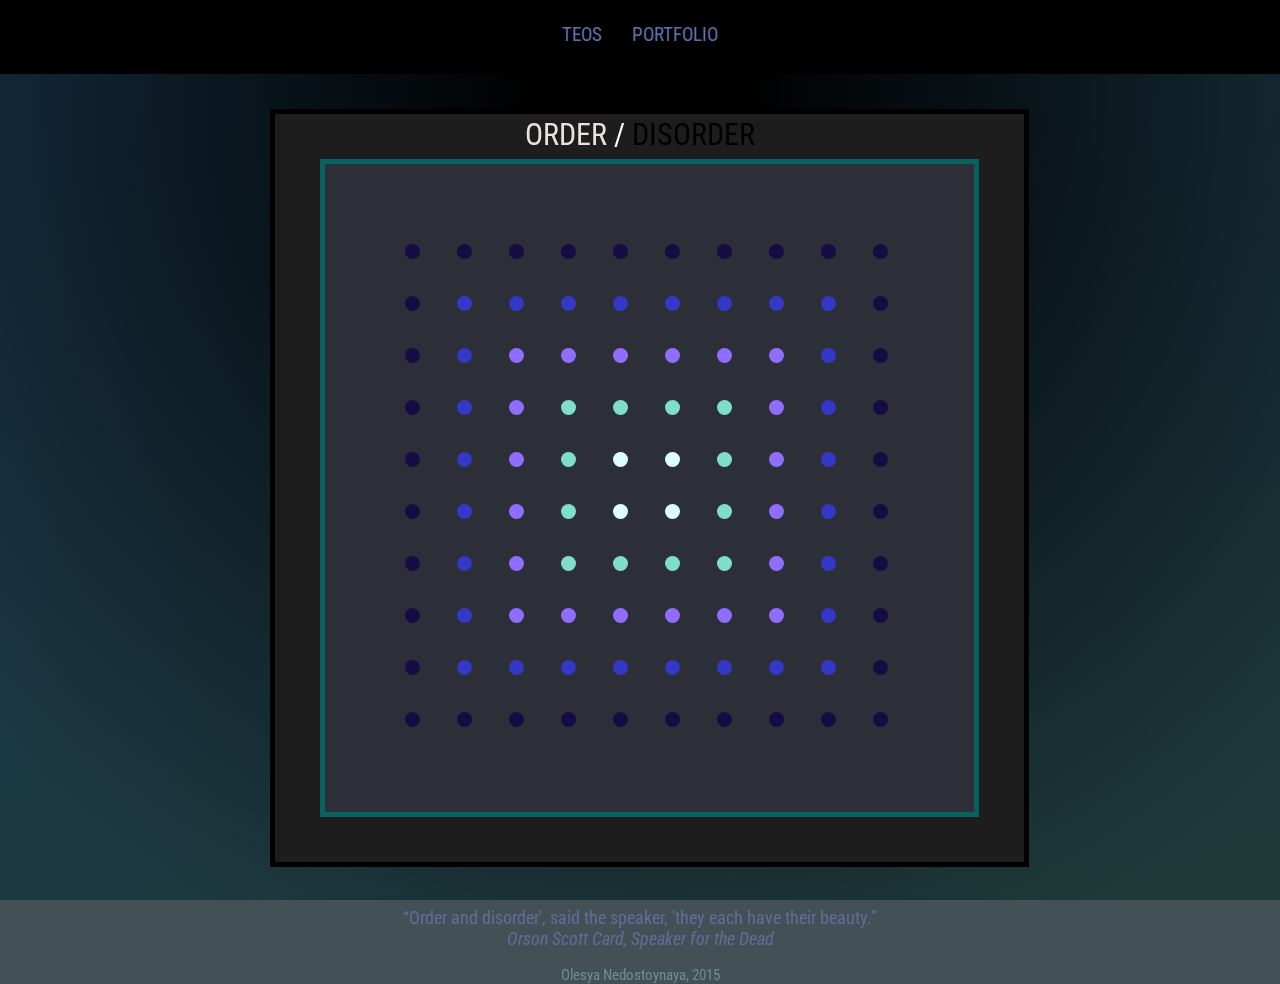
==== commit 3ba52140: "no message" ====
--- a/index.html
+++ b/index.html
@@ -15,7 +15,7 @@
         <div class="header">
             <ul>
                 <li><a href="index.html">TEOS</a></li>
-                <li><a href="tekniikka.html">PORTFOLIO</a></li>
+                <li><a href="idea.html">PORTFOLIO</a></li>
             </ul>
         </div>
             
--- a/css/style.css
+++ b/css/style.css
@@ -47,6 +47,7 @@
 }
 
 a {
+    font-size: 19px;
     cursor: crosshair;
     display: inline-block;
     vertical-align: top;
@@ -60,14 +61,18 @@
 }
 
 .p-a {
-    color: #a3e3e1;
-    font-size: 16px;
+    color: #6d7674;
+    font-size: 17px;
     border: none;
     margin-top: 5px;
 }
 
 .p-a:hover {
     color: #ffffff;
+}
+
+.p-a-active {
+    color: aliceblue;
 }
 
 a:hover {
@@ -79,19 +84,23 @@
 }
 
 h1{
-    color: #211ad4;
+    color: #888888;
     margin: 15px 0px;
 }
 
 h2{
     text-align: center;
-    color: #2d7eff; 
+    color: #0062ff; 
     transition: color;
     transition-duration: 0.3s;
 }
 
+h2 {
+    color: #2d7eff;    
+}
+
 .open-text:hover h2, .open-text-2:hover h2 {
-    color: #211ad4;
+    color: #7862c1;
 }
 
 .text, .text-2 {
@@ -105,7 +114,26 @@
 .content {
     background-color: rgba(240, 248, 255, 0.9);
     padding: 15px 60px;
-    margin-top: 25px;
+    margin: 25px;
+}
+
+.head-part {
+    background: linear-gradient(180deg, #18092e, #103431) no-repeat; 
+    color: whitesmoke;
+    text-align: center;
+}
+
+img {
+    display: block;
+    margin: auto;
+    padding-top: 5px;
+}
+
+.img-inline {
+    display: inline-block;
+    vertical-align: top;
+    margin: 0;
+    padding: 0;
 }
 
 /* teos */
@@ -141,10 +169,6 @@
     position: relative;
     display: inline-block;
     vertical-align: top;
-    /*width: 7px;
-    height: 7px;
-    border: 4px solid;
-    */
     width: 15px;
     height: 15px;
     border-radius: 100px;
@@ -224,7 +248,7 @@
     width: 800px;
     color: #6f8c96;
     font-size: 15px;
-    text-align: center
+    text-align: center  
 }
 
 .quote {
@@ -254,9 +278,9 @@
     content: "";
     position: absolute;
     display: block;
-    bottom: -65px;
+    bottom: -10px;
     width: 100%;
-    height: 210px;
+    height: 100px;
     background-color: red;
     opacity: 0;
 }--- a/css/animation.css
+++ b/css/animation.css
@@ -2191,7 +2191,7 @@
         top: 0px; left: 0px;
     }
     to {
-        top: 10px; left: -100px;
+        top: 10px; left: -140px;
     }
 }
 @keyframes ani53 {
@@ -2199,12 +2199,12 @@
         top: 0px; left: 0px;
     }
     to {
-        top: 10px; left: -100px;
+        top: 10px; left: -140px;
     }
 }
 @-webkit-keyframes ani53-b {
     from {
-        top: 10px; left: -100px;
+        top: 10px; left: -140px;
     }
     to {
         top: 0px; left: 0px;
@@ -2212,7 +2212,7 @@
 }
 @keyframes ani53-b {
     from {
-        top: 10px; left: -100px;
+        top: 10px; left: -140px;
     }
     to {
         top: 0px; left: 0px;
@@ -3366,7 +3366,7 @@
         top: 0px; left: 0px;
     }
     to {
-        top: 93px; left: 121px;
+        top: 113px; left: 121px;
     }
 }
 @keyframes ani81 {
@@ -3374,12 +3374,12 @@
         top: 0px; left: 0px;
     }
     to {
-        top: 93px; left: 121px;
+        top: 113px; left: 121px;
     }
 }
 @-webkit-keyframes ani81-b {
     from {
-        top: 93px; left: 121px;
+        top: 113px; left: 121px;
     }
     to {
         top: 0px; left: 0px;
@@ -3387,7 +3387,7 @@
 }
 @keyframes ani81-b {
     from {
-        top: 93px; left: 121px;
+        top: 113px; left: 121px;
     }
     to {
         top: 0px; left: 0px;
@@ -3576,7 +3576,7 @@
         top: 0px; left: 0px;
     }
     to {
-        top: 55px; left: 55px;
+        top: 95px; left: 55px;
     }
 }
 @keyframes ani86 {
@@ -3584,12 +3584,12 @@
         top: 0px; left: 0px;
     }
     to {
-        top: 55px; left: 55px;
+        top: 95px; left: 55px;
     }
 }
 @-webkit-keyframes ani86-b {
     from {
-        top: 55px; left: 55px;
+        top: 95px; left: 55px;
     }
     to {
         top: 0px; left: 0px;
@@ -3597,7 +3597,7 @@
 }
 @keyframes ani86-b {
     from {
-        top: 55px; left: 55px;
+        top: 95px; left: 55px;
     }
     to {
         top: 0px; left: 0px;
